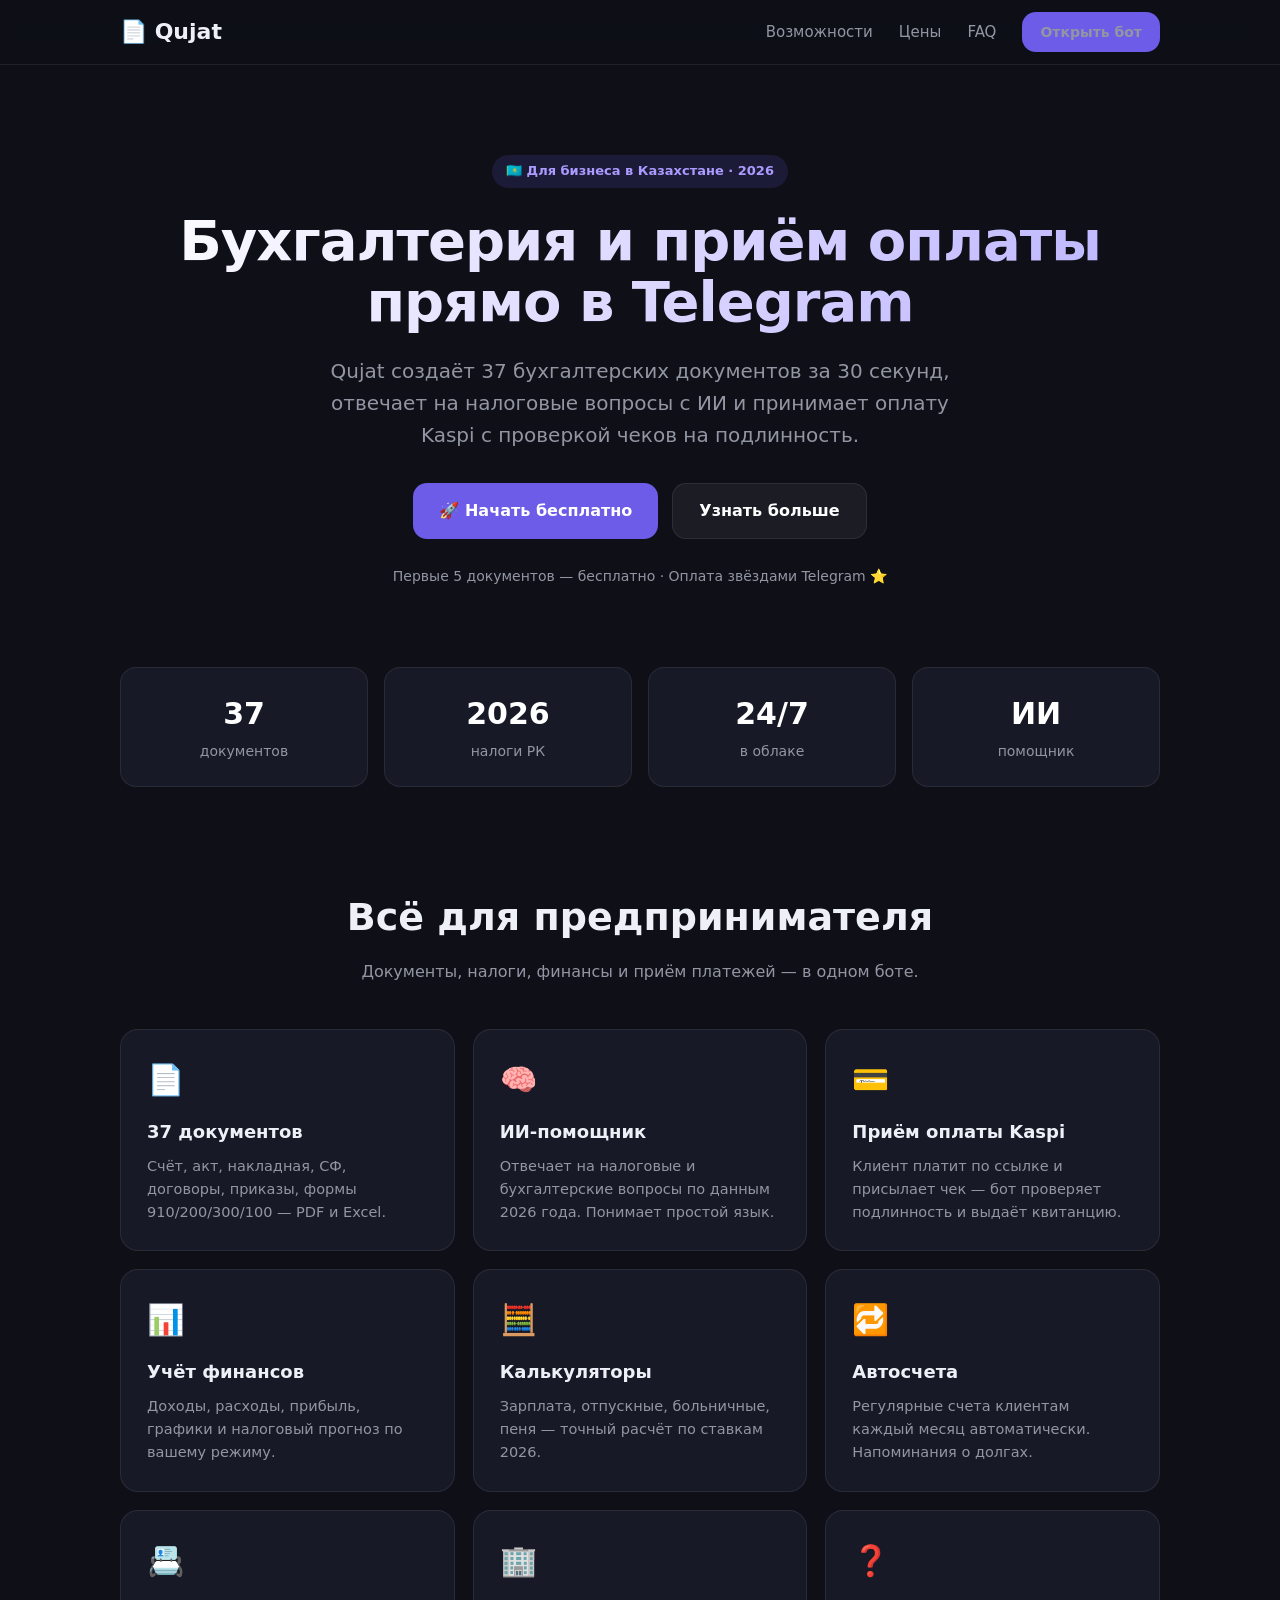
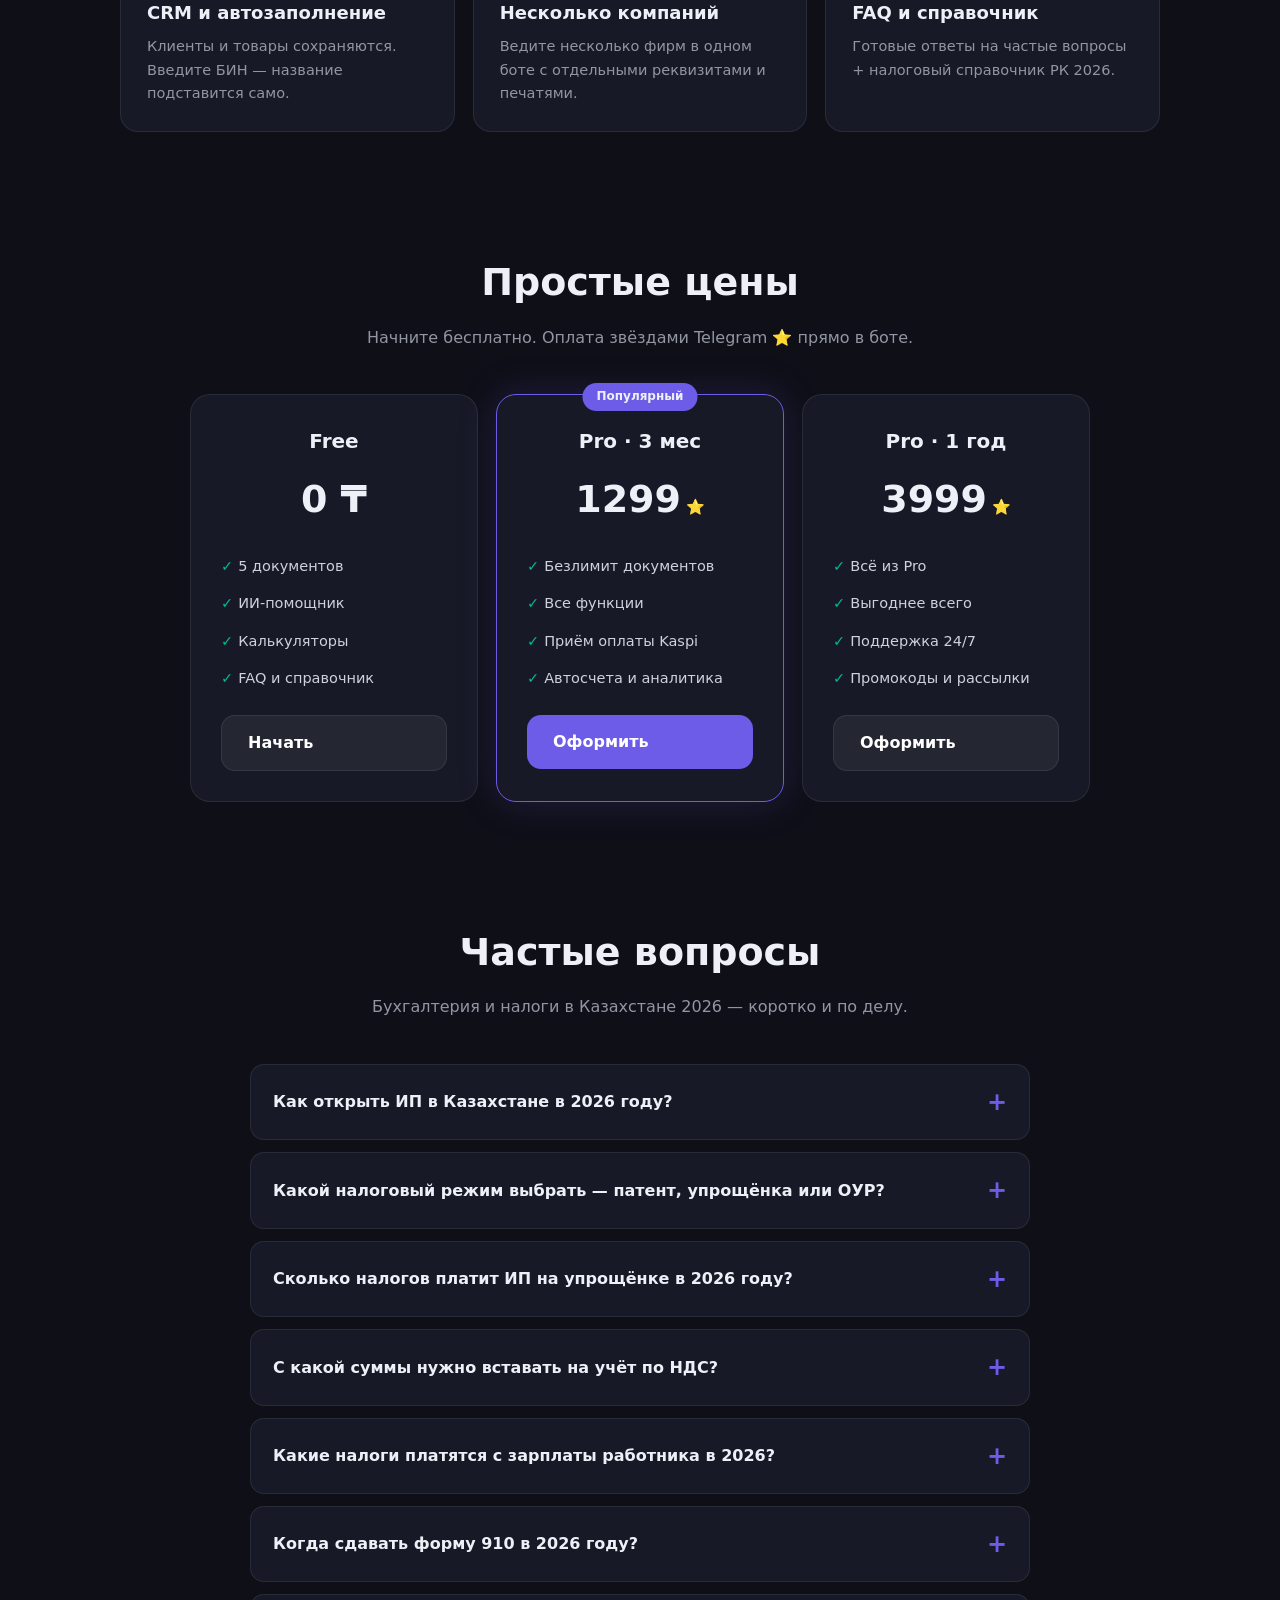
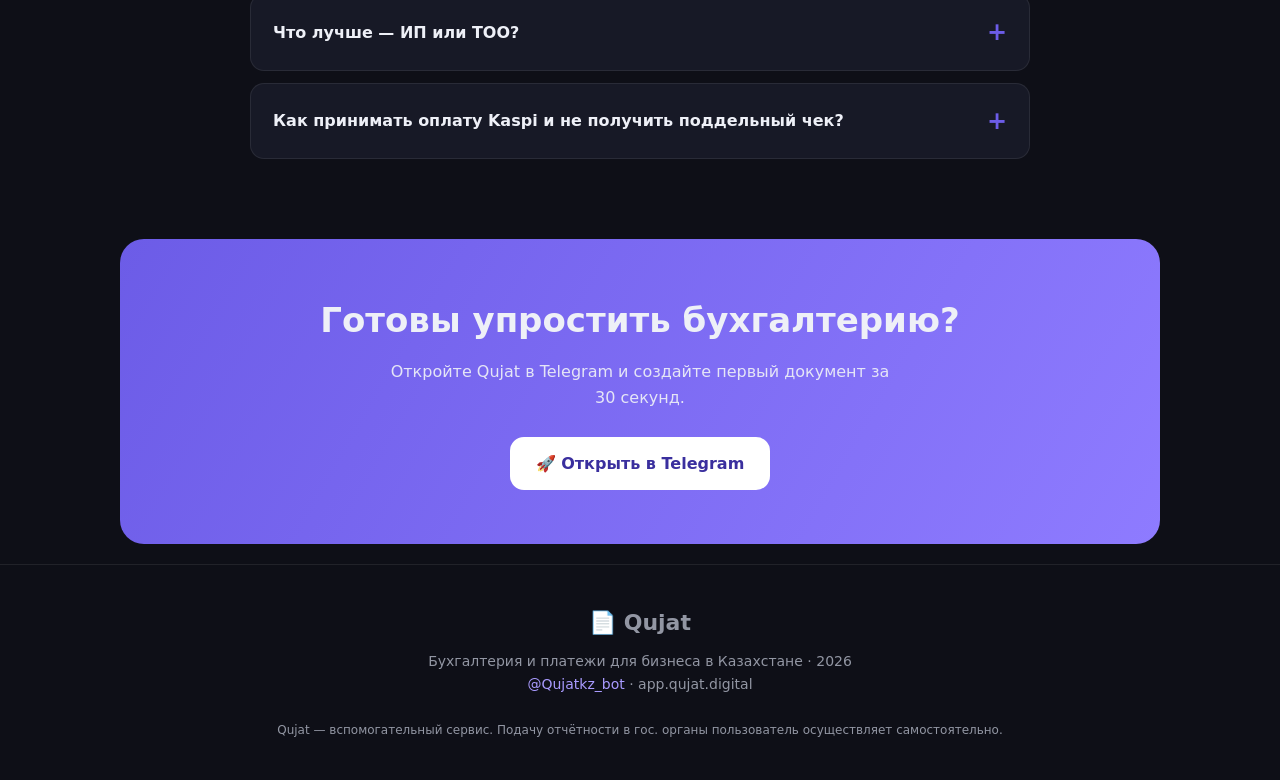
==== index.html @ 55bad8ea "SEO: FAQ section + FAQPage rich snippets (8 Q&A, 2026 tax data)" ====
<!DOCTYPE html>
<html lang="ru">
<head>
<meta charset="UTF-8">
<meta name="viewport" content="width=device-width, initial-scale=1">
<meta name="google-site-verification" content="eC1TOJWSQfnjli6o17mOUHpf2srJgWhO3cQeUOLjNVk">
<title>Qujat — бухгалтерия, документы и приём оплаты для бизнеса в Казахстане 2026</title>
<meta name="description" content="Qujat — Telegram-бот для бизнеса в Казахстане: 37 бухгалтерских документов за 30 сек, ИИ-помощник по налогам 2026, приём оплаты Kaspi с проверкой чеков, учёт финансов, формы 910/200/300. Начните бесплатно.">
<meta name="keywords" content="бухгалтерия Казахстан, налоги 2026, форма 910, счёт на оплату, акт выполненных работ, ИП ТОО, упрощёнка, НДС 16%, Kaspi оплата, бухгалтер бот, документы онлайн, Qujat">
<meta name="author" content="Qujat">
<meta name="robots" content="index, follow">
<link rel="canonical" href="https://qujat.digital/">
<meta property="og:type" content="website">
<meta property="og:url" content="https://qujat.digital/">
<meta property="og:title" content="Qujat — бухгалтерия и приём оплаты в Telegram">
<meta property="og:description" content="37 бухгалтерских документов за 30 секунд, ИИ-помощник по налогам 2026 и приём оплаты Kaspi с проверкой чеков. Для бизнеса в Казахстане.">
<meta property="og:locale" content="ru_RU">
<meta property="og:site_name" content="Qujat">
<meta name="twitter:card" content="summary_large_image">
<meta name="twitter:title" content="Qujat — бухгалтерия и приём оплаты в Telegram">
<meta name="twitter:description" content="37 документов за 30 сек, ИИ по налогам 2026, приём оплаты Kaspi. Для бизнеса в Казахстане.">
<link rel="icon" href="data:image/svg+xml,<svg xmlns='http://www.w3.org/2000/svg' viewBox='0 0 100 100'><text y='.9em' font-size='90'>📄</text></svg>">
<script type="application/ld+json">
{"@context":"https://schema.org","@type":"SoftwareApplication","name":"Qujat",
"applicationCategory":"BusinessApplication","operatingSystem":"Telegram, Web",
"description":"Бухгалтерия, документы, налоги 2026 и приём оплаты Kaspi для бизнеса в Казахстане.",
"url":"https://qujat.digital/","inLanguage":["ru","kk"],
"offers":{"@type":"Offer","price":"0","priceCurrency":"KZT","description":"Первые 5 документов бесплатно"},
"areaServed":{"@type":"Country","name":"Kazakhstan"}}
</script>
<script type="application/ld+json">
{"@context":"https://schema.org","@type":"FAQPage","mainEntity":[
{"@type":"Question","name":"Как открыть ИП в Казахстане в 2026 году?","acceptedAnswer":{"@type":"Answer","text":"Регистрация ИП бесплатна и занимает около дня. Подать заявление можно онлайн через eGov.kz, приложение Kaspi или кабинет налогоплательщика — понадобится ЭЦП. После регистрации выберите налоговый режим: патент, упрощёнку или общеустановленный."}},
{"@type":"Question","name":"Какой налоговый режим выбрать — патент, упрощёнка или ОУР?","acceptedAnswer":{"@type":"Answer","text":"Патент (форма 911) — 1% с дохода для ИП без работников. Упрощёнка (форма 910) — 4% с дохода, без соцналога, лимит дохода около 600 000 МРП в год, можно нанимать работников. Общеустановленный режим — для крупного бизнеса: ИПН 10/15% у ИП или КПН 20% у ТОО."}},
{"@type":"Question","name":"Сколько налогов платит ИП на упрощёнке в 2026 году?","acceptedAnswer":{"@type":"Answer","text":"4% с дохода (местные акиматы могут устанавливать ставку 2–6%). С 2026 года социальный налог на упрощёнке не платится. Отчётность — форма 910 раз в полугодие."}},
{"@type":"Question","name":"С какой суммы нужно вставать на учёт по НДС в Казахстане?","acceptedAnswer":{"@type":"Answer","text":"Постановка на учёт по НДС обязательна при годовом обороте свыше 10 000 МРП — это примерно 43,25 млн тенге при МРП 4325 тенге. Ставка НДС в 2026 году — 16%, отчёт по форме 300 ежеквартально."}},
{"@type":"Question","name":"Какие налоги платятся с зарплаты работника в 2026?","acceptedAnswer":{"@type":"Answer","text":"С работника удерживают: ОПВ 10% плюс ВОСМС 2% плюс ИПН 10% (с вычетом 30 МРП). Работодатель платит сверху: ОПВР 3,5% плюс соцотчисления 5% плюс ОСМС 3% плюс социальный налог 6%."}},
{"@type":"Question","name":"Когда сдавать форму 910 в 2026 году?","acceptedAnswer":{"@type":"Answer","text":"За 1-е полугодие — до 15 августа (уплата до 25 августа), за 2-е полугодие — до 15 февраля следующего года (уплата до 25 февраля)."}},
{"@type":"Question","name":"Что лучше — ИП или ТОО?","acceptedAnswer":{"@type":"Answer","text":"ИП проще и дешевле в ведении, подходит малому бизнесу (упрощёнка 4%). ТОО — отдельное юридическое лицо с ограниченной ответственностью и КПН 20%, удобно при партнёрах, инвесторах и крупных контрактах."}},
{"@type":"Question","name":"Как принимать оплату Kaspi и не получить поддельный чек?","acceptedAnswer":{"@type":"Answer","text":"В Qujat клиент оплачивает по вашей ссылке Kaspi и присылает PDF-чек. Бот автоматически проверяет подлинность чека — сумму, получателя и номер платежа — и выдаёт квитанцию."}}
]}
</script>
<style>
  :root{--bg:#0e0f17;--card:#171926;--accent:#6c5ce7;--accent2:#00b894;--text:#eef0f7;--muted:#9296a3;--line:rgba(255,255,255,.08)}
  *{margin:0;padding:0;box-sizing:border-box}
  html{scroll-behavior:smooth}
  body{font-family:-apple-system,system-ui,"Segoe UI",Roboto,sans-serif;background:var(--bg);color:#eef0f7;line-height:1.6;-webkit-font-smoothing:antialiased}
  .wrap{max-width:1080px;margin:0 auto;padding:0 20px}
  a{color:inherit;text-decoration:none}
  .btn{display:inline-flex;align-items:center;gap:8px;background:var(--accent);color:#fff;padding:14px 26px;border-radius:14px;font-weight:700;font-size:16px;transition:.2s;border:none;cursor:pointer}
  .btn:hover{transform:translateY(-2px);box-shadow:0 10px 30px rgba(108,92,231,.4)}
  .btn.ghost{background:rgba(255,255,255,.06);border:1px solid var(--line)}
  /* header */
  header{position:sticky;top:0;background:rgba(14,15,23,.8);backdrop-filter:blur(12px);border-bottom:1px solid var(--line);z-index:50}
  header .wrap{display:flex;align-items:center;justify-content:space-between;height:64px}
  .logo{font-size:22px;font-weight:800;display:flex;align-items:center;gap:8px}
  .nav{display:flex;gap:26px;align-items:center}
  .nav a{color:var(--muted);font-size:15px}.nav a:hover{color:#fff}
  @media(max-width:720px){.nav .lnk{display:none}}
  /* hero */
  .hero{text-align:center;padding:90px 0 70px}
  .badge{display:inline-block;background:rgba(108,92,231,.15);color:#a99bff;padding:6px 14px;border-radius:20px;font-size:13px;font-weight:600;margin-bottom:22px}
  .hero h1{font-size:clamp(32px,6vw,56px);font-weight:850;line-height:1.1;letter-spacing:-1px;background:linear-gradient(120deg,#fff,#b9b2ff);-webkit-background-clip:text;background-clip:text;-webkit-text-fill-color:transparent}
  .hero p{font-size:clamp(16px,2.5vw,20px);color:var(--muted);max-width:640px;margin:22px auto 32px}
  .cta{display:flex;gap:14px;justify-content:center;flex-wrap:wrap}
  .trust{margin-top:26px;color:var(--muted);font-size:14px}
  /* stats */
  .stats{display:grid;grid-template-columns:repeat(4,1fr);gap:16px;margin:10px 0 40px}
  @media(max-width:720px){.stats{grid-template-columns:repeat(2,1fr)}}
  .stat{background:var(--card);border:1px solid var(--line);border-radius:16px;padding:22px;text-align:center}
  .stat b{display:block;font-size:30px;font-weight:800;color:#fff}
  .stat span{color:var(--muted);font-size:14px}
  /* sections */
  section{padding:60px 0}
  .h2{text-align:center;font-size:clamp(26px,4vw,38px);font-weight:800;margin-bottom:12px}
  .sub{text-align:center;color:var(--muted);max-width:560px;margin:0 auto 44px}
  .grid{display:grid;grid-template-columns:repeat(3,1fr);gap:18px}
  @media(max-width:860px){.grid{grid-template-columns:1fr 1fr}}
  @media(max-width:560px){.grid{grid-template-columns:1fr}}
  .feat{background:var(--card);border:1px solid var(--line);border-radius:18px;padding:26px;transition:.2s}
  .feat:hover{border-color:rgba(108,92,231,.5);transform:translateY(-3px)}
  .feat .ic{font-size:30px;margin-bottom:14px}
  .feat h3{font-size:18px;margin-bottom:8px}
  .feat p{color:var(--muted);font-size:14.5px}
  /* pricing */
  .price{display:grid;grid-template-columns:repeat(3,1fr);gap:18px;max-width:900px;margin:0 auto}
  @media(max-width:760px){.price{grid-template-columns:1fr}}
  .plan{background:var(--card);border:1px solid var(--line);border-radius:20px;padding:30px;text-align:center;position:relative}
  .plan.best{border-color:var(--accent);box-shadow:0 0 40px rgba(108,92,231,.2)}
  .plan .tag{position:absolute;top:-12px;left:50%;transform:translateX(-50%);background:var(--accent);font-size:12px;font-weight:700;padding:4px 14px;border-radius:20px}
  .plan h3{font-size:20px}.plan .amt{font-size:38px;font-weight:850;margin:12px 0}
  .plan .amt small{font-size:15px;color:var(--muted);font-weight:500}
  .plan ul{list-style:none;text-align:left;margin:18px 0;font-size:14.5px}
  .plan li{padding:7px 0;color:#cfd2dc}.plan li::before{content:"✓ ";color:var(--accent2);font-weight:800}
  /* cta band */
  .band{background:linear-gradient(120deg,#6c5ce7,#8e7bff);border-radius:24px;text-align:center;padding:54px 24px;margin:20px 0}
  .band h2{font-size:clamp(24px,4vw,34px);font-weight:800}
  .band p{margin:12px auto 26px;max-width:520px;opacity:.92}
  .band .btn{background:#fff;color:#3a2f9e}
  /* faq */
  .faq{max-width:780px;margin:0 auto;display:flex;flex-direction:column;gap:12px}
  .faq details{background:var(--card);border:1px solid var(--line);border-radius:14px;padding:0 22px;transition:.2s}
  .faq details[open]{border-color:rgba(108,92,231,.5)}
  .faq summary{cursor:pointer;padding:18px 0;font-weight:600;font-size:16px;list-style:none;display:flex;justify-content:space-between;align-items:center;gap:12px}
  .faq summary::-webkit-details-marker{display:none}
  .faq summary::after{content:"+";color:var(--accent);font-size:24px;font-weight:700;flex-shrink:0}
  .faq details[open] summary::after{content:"−"}
  .faq details p{color:var(--muted);font-size:14.5px;padding:0 0 18px;margin:0}
  footer{border-top:1px solid var(--line);padding:40px 0;color:var(--muted);font-size:14px;text-align:center}
  footer a{color:#a99bff}
</style>
</head>
<body>
<header><div class="wrap">
  <div class="logo">📄 Qujat</div>
  <nav class="nav">
    <a class="lnk" href="#features">Возможности</a>
    <a class="lnk" href="#pricing">Цены</a>
    <a class="lnk" href="#faq">FAQ</a>
    <a class="btn" href="https://t.me/Qujatkz_bot" style="padding:9px 18px;font-size:14px">Открыть бот</a>
  </nav>
</div></header>

<div class="wrap">
  <section class="hero">
    <span class="badge">🇰🇿 Для бизнеса в Казахстане · 2026</span>
    <h1>Бухгалтерия и приём оплаты прямо в Telegram</h1>
    <p>Qujat создаёт 37 бухгалтерских документов за 30 секунд, отвечает на налоговые вопросы с ИИ и принимает оплату Kaspi с проверкой чеков на подлинность.</p>
    <div class="cta">
      <a class="btn" href="https://t.me/Qujatkz_bot">🚀 Начать бесплатно</a>
      <a class="btn ghost" href="#features">Узнать больше</a>
    </div>
    <div class="trust">Первые 5 документов — бесплатно · Оплата звёздами Telegram ⭐</div>
  </section>

  <div class="stats">
    <div class="stat"><b>37</b><span>документов</span></div>
    <div class="stat"><b>2026</b><span>налоги РК</span></div>
    <div class="stat"><b>24/7</b><span>в облаке</span></div>
    <div class="stat"><b>ИИ</b><span>помощник</span></div>
  </div>

  <section id="features">
    <h2 class="h2">Всё для предпринимателя</h2>
    <p class="sub">Документы, налоги, финансы и приём платежей — в одном боте.</p>
    <div class="grid">
      <div class="feat"><div class="ic">📄</div><h3>37 документов</h3><p>Счёт, акт, накладная, СФ, договоры, приказы, формы 910/200/300/100 — PDF и Excel.</p></div>
      <div class="feat"><div class="ic">🧠</div><h3>ИИ-помощник</h3><p>Отвечает на налоговые и бухгалтерские вопросы по данным 2026 года. Понимает простой язык.</p></div>
      <div class="feat"><div class="ic">💳</div><h3>Приём оплаты Kaspi</h3><p>Клиент платит по ссылке и присылает чек — бот проверяет подлинность и выдаёт квитанцию.</p></div>
      <div class="feat"><div class="ic">📊</div><h3>Учёт финансов</h3><p>Доходы, расходы, прибыль, графики и налоговый прогноз по вашему режиму.</p></div>
      <div class="feat"><div class="ic">🧮</div><h3>Калькуляторы</h3><p>Зарплата, отпускные, больничные, пеня — точный расчёт по ставкам 2026.</p></div>
      <div class="feat"><div class="ic">🔁</div><h3>Автосчета</h3><p>Регулярные счета клиентам каждый месяц автоматически. Напоминания о долгах.</p></div>
      <div class="feat"><div class="ic">📇</div><h3>CRM и автозаполнение</h3><p>Клиенты и товары сохраняются. Введите БИН — название подставится само.</p></div>
      <div class="feat"><div class="ic">🏢</div><h3>Несколько компаний</h3><p>Ведите несколько фирм в одном боте с отдельными реквизитами и печатями.</p></div>
      <div class="feat"><div class="ic">❓</div><h3>FAQ и справочник</h3><p>Готовые ответы на частые вопросы + налоговый справочник РК 2026.</p></div>
    </div>
  </section>

  <section id="pricing">
    <h2 class="h2">Простые цены</h2>
    <p class="sub">Начните бесплатно. Оплата звёздами Telegram ⭐ прямо в боте.</p>
    <div class="price">
      <div class="plan"><h3>Free</h3><div class="amt">0 ₸</div>
        <ul><li>5 документов</li><li>ИИ-помощник</li><li>Калькуляторы</li><li>FAQ и справочник</li></ul>
        <a class="btn ghost" href="https://t.me/Qujatkz_bot" style="width:100%">Начать</a></div>
      <div class="plan best"><div class="tag">Популярный</div><h3>Pro · 3 мес</h3><div class="amt">1299<small> ⭐</small></div>
        <ul><li>Безлимит документов</li><li>Все функции</li><li>Приём оплаты Kaspi</li><li>Автосчета и аналитика</li></ul>
        <a class="btn" href="https://t.me/Qujatkz_bot" style="width:100%">Оформить</a></div>
      <div class="plan"><h3>Pro · 1 год</h3><div class="amt">3999<small> ⭐</small></div>
        <ul><li>Всё из Pro</li><li>Выгоднее всего</li><li>Поддержка 24/7</li><li>Промокоды и рассылки</li></ul>
        <a class="btn ghost" href="https://t.me/Qujatkz_bot" style="width:100%">Оформить</a></div>
    </div>
  </section>

  <section id="faq">
    <h2 class="h2">Частые вопросы</h2>
    <p class="sub">Бухгалтерия и налоги в Казахстане 2026 — коротко и по делу.</p>
    <div class="faq">
      <details><summary>Как открыть ИП в Казахстане в 2026 году?</summary><p>Регистрация ИП бесплатна и занимает около дня. Подать заявление можно онлайн через eGov.kz, приложение Kaspi или кабинет налогоплательщика — понадобится ЭЦП. После регистрации выберите налоговый режим: патент, упрощёнку или общеустановленный.</p></details>
      <details><summary>Какой налоговый режим выбрать — патент, упрощёнка или ОУР?</summary><p>Патент (форма 911) — 1% с дохода для ИП без работников. Упрощёнка (форма 910) — 4% с дохода, без соцналога, лимит дохода около 600 000 МРП в год, можно нанимать работников. Общеустановленный режим — для крупного бизнеса: ИПН 10/15% у ИП или КПН 20% у ТОО.</p></details>
      <details><summary>Сколько налогов платит ИП на упрощёнке в 2026 году?</summary><p>4% с дохода (местные акиматы могут устанавливать ставку 2–6%). С 2026 года социальный налог на упрощёнке не платится. Отчётность — форма 910 раз в полугодие.</p></details>
      <details><summary>С какой суммы нужно вставать на учёт по НДС?</summary><p>Постановка на учёт по НДС обязательна при годовом обороте свыше 10 000 МРП — это примерно 43,25 млн ₸ при МРП 4325 ₸. Ставка НДС в 2026 году — 16%, отчёт по форме 300 ежеквартально.</p></details>
      <details><summary>Какие налоги платятся с зарплаты работника в 2026?</summary><p>С работника удерживают: ОПВ 10% + ВОСМС 2% + ИПН 10% (с вычетом 30 МРП). Работодатель платит сверху: ОПВР 3,5% + соцотчисления 5% + ОСМС 3% + социальный налог 6%.</p></details>
      <details><summary>Когда сдавать форму 910 в 2026 году?</summary><p>За 1-е полугодие — до 15 августа (уплата до 25 августа), за 2-е полугодие — до 15 февраля следующего года (уплата до 25 февраля).</p></details>
      <details><summary>Что лучше — ИП или ТОО?</summary><p>ИП проще и дешевле в ведении, подходит малому бизнесу (упрощёнка 4%). ТОО — отдельное юридическое лицо с ограниченной ответственностью и КПН 20%, удобно при партнёрах, инвесторах и крупных контрактах.</p></details>
      <details><summary>Как принимать оплату Kaspi и не получить поддельный чек?</summary><p>В Qujat клиент оплачивает по вашей ссылке Kaspi и присылает PDF-чек. Бот автоматически проверяет подлинность чека — сумму, получателя и номер платежа — и выдаёт квитанцию. Подделку бот распознаёт.</p></details>
    </div>
  </section>

  <div class="band">
    <h2>Готовы упростить бухгалтерию?</h2>
    <p>Откройте Qujat в Telegram и создайте первый документ за 30 секунд.</p>
    <a class="btn" href="https://t.me/Qujatkz_bot">🚀 Открыть в Telegram</a>
  </div>
</div>

<footer><div class="wrap">
  <div class="logo" style="justify-content:center;margin-bottom:10px">📄 Qujat</div>
  Бухгалтерия и платежи для бизнеса в Казахстане · 2026<br>
  <a href="https://t.me/Qujatkz_bot">@Qujatkz_bot</a> · app.qujat.digital<br><br>
  <span style="font-size:12px">Qujat — вспомогательный сервис. Подачу отчётности в гос. органы пользователь осуществляет самостоятельно.</span>
</div></footer>
</body>
</html>
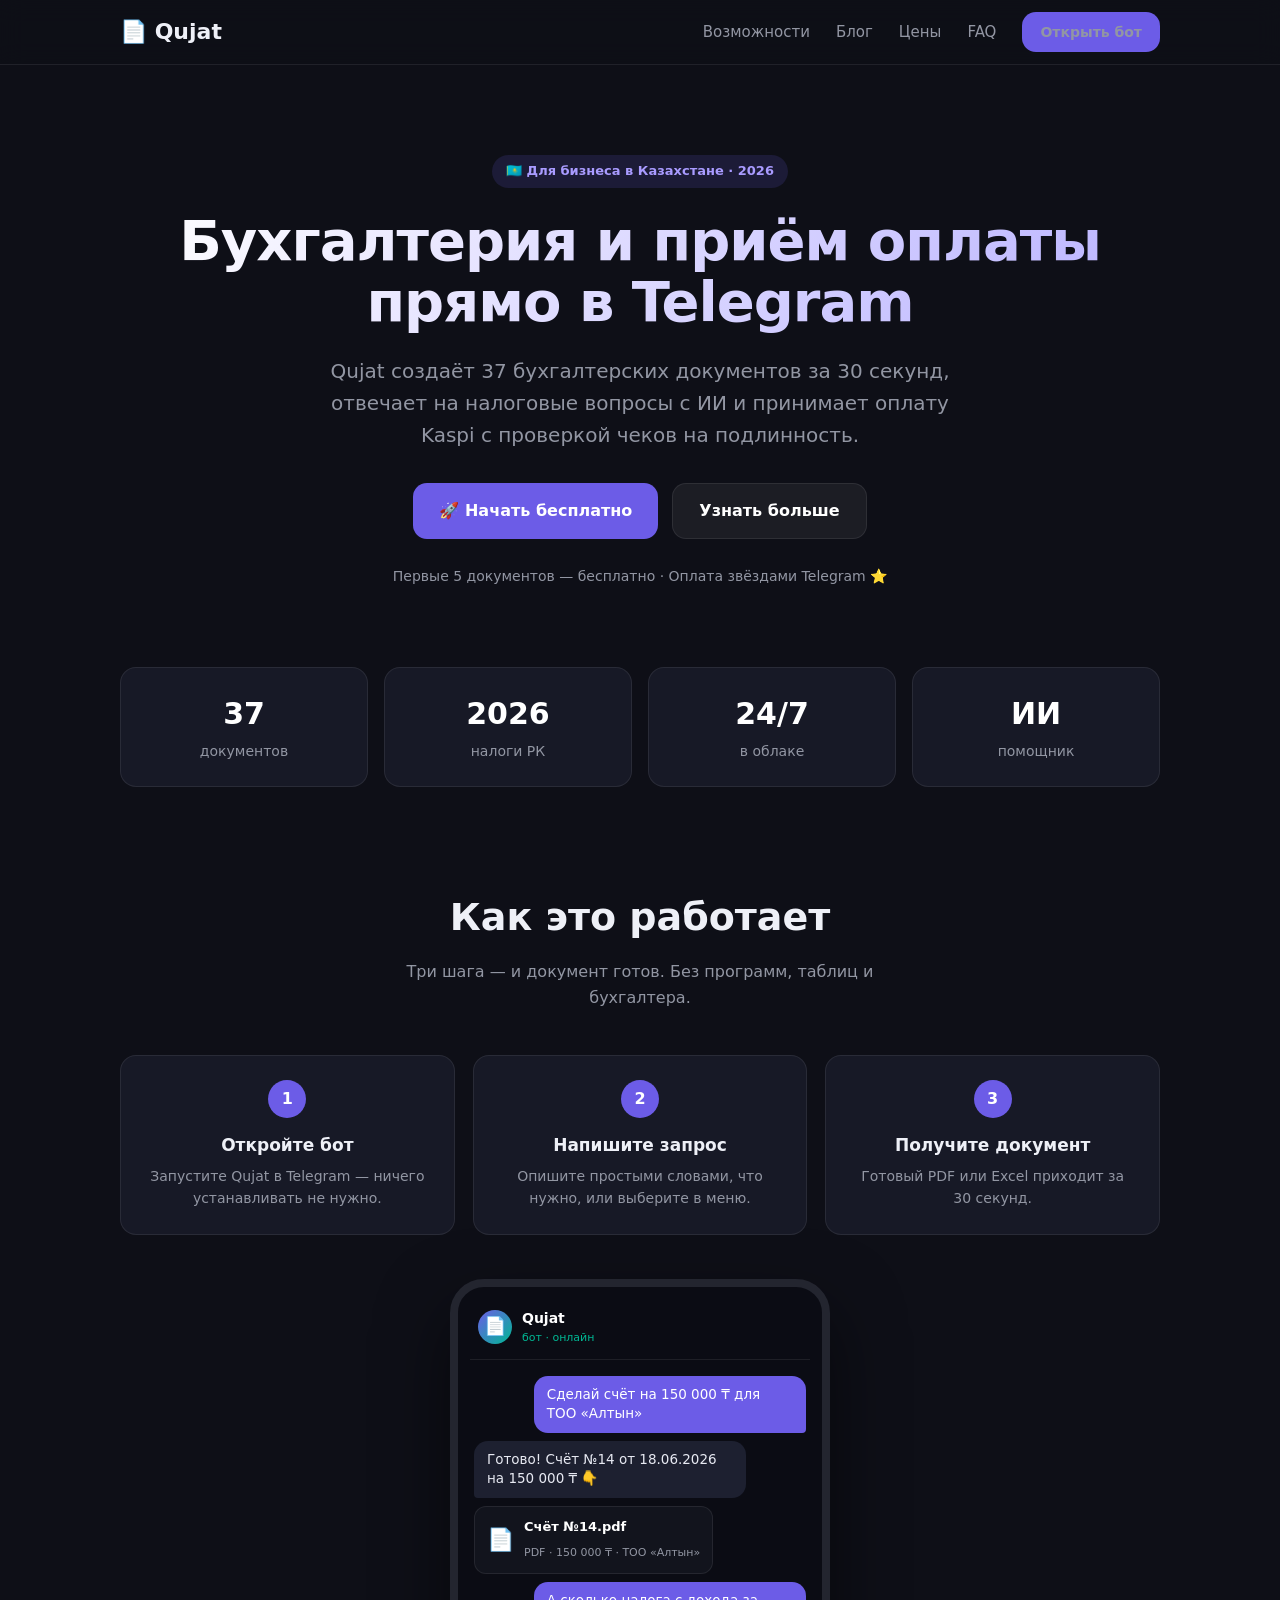
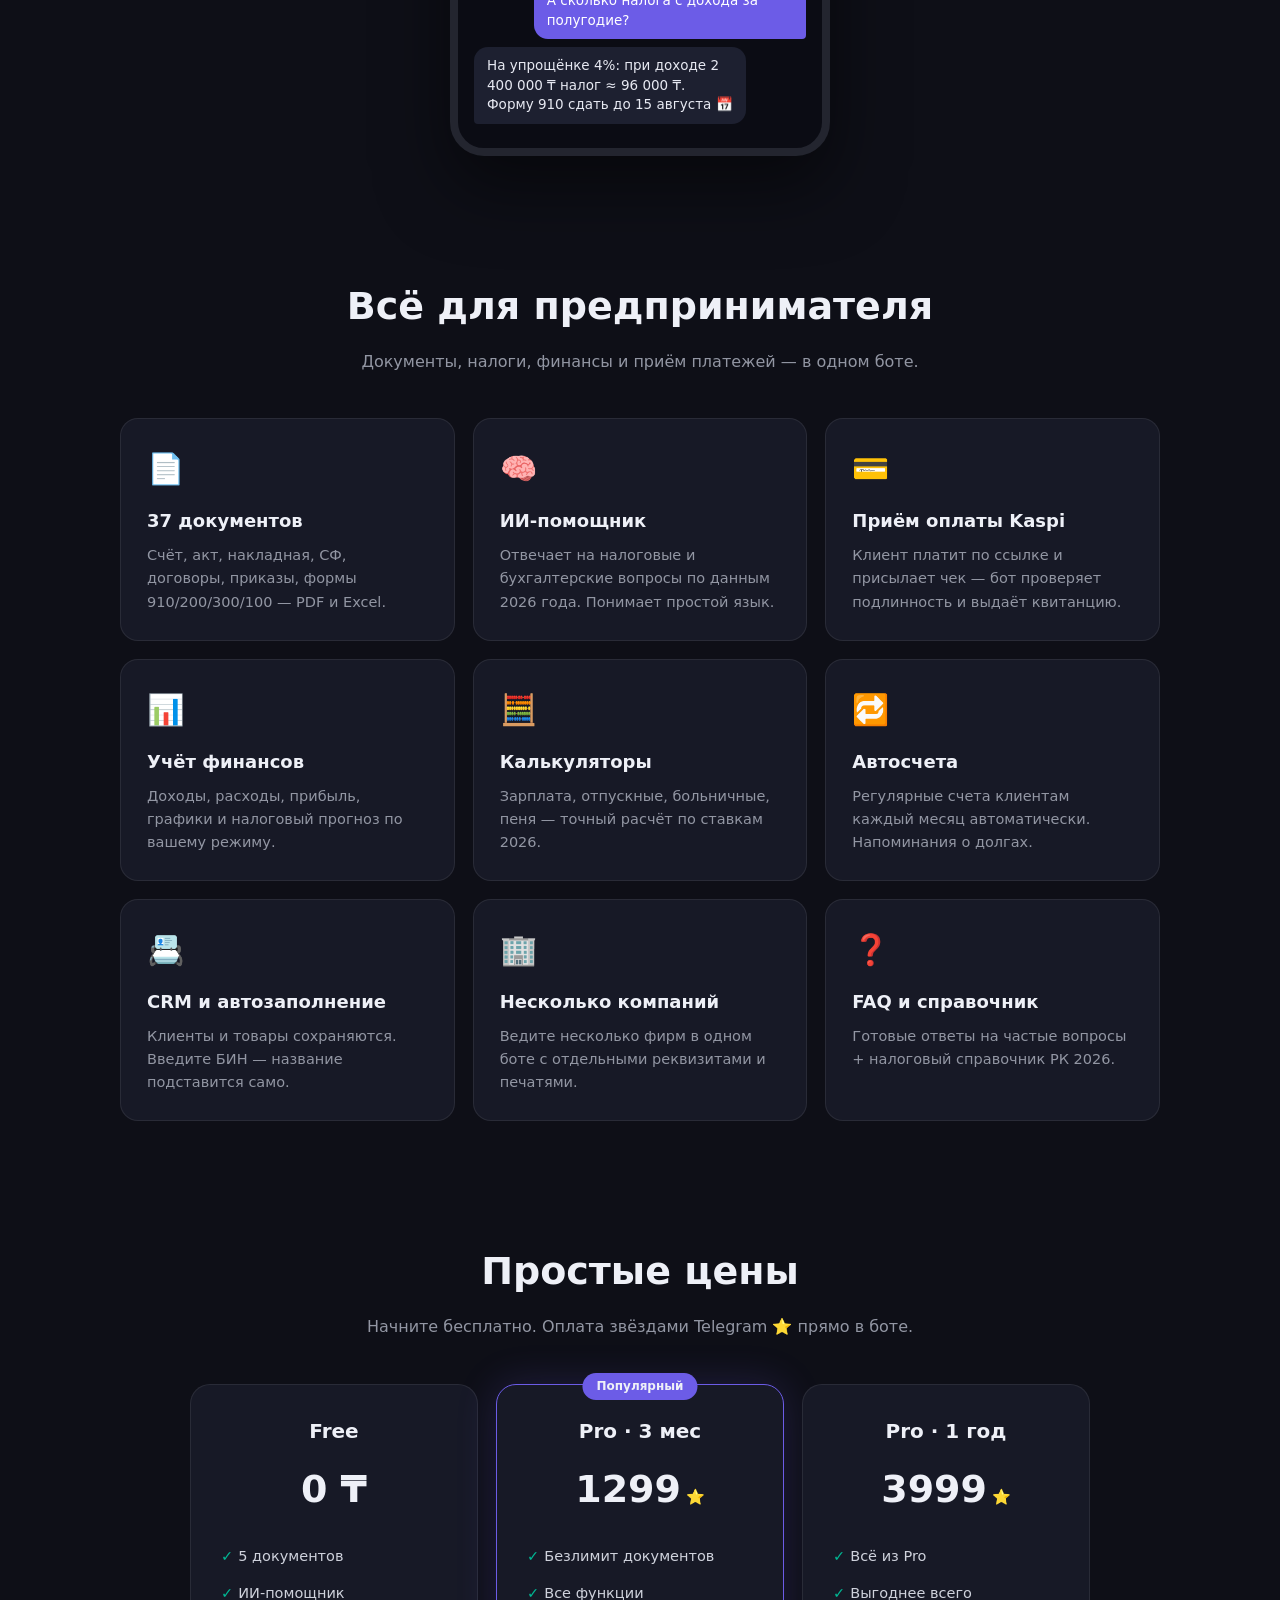
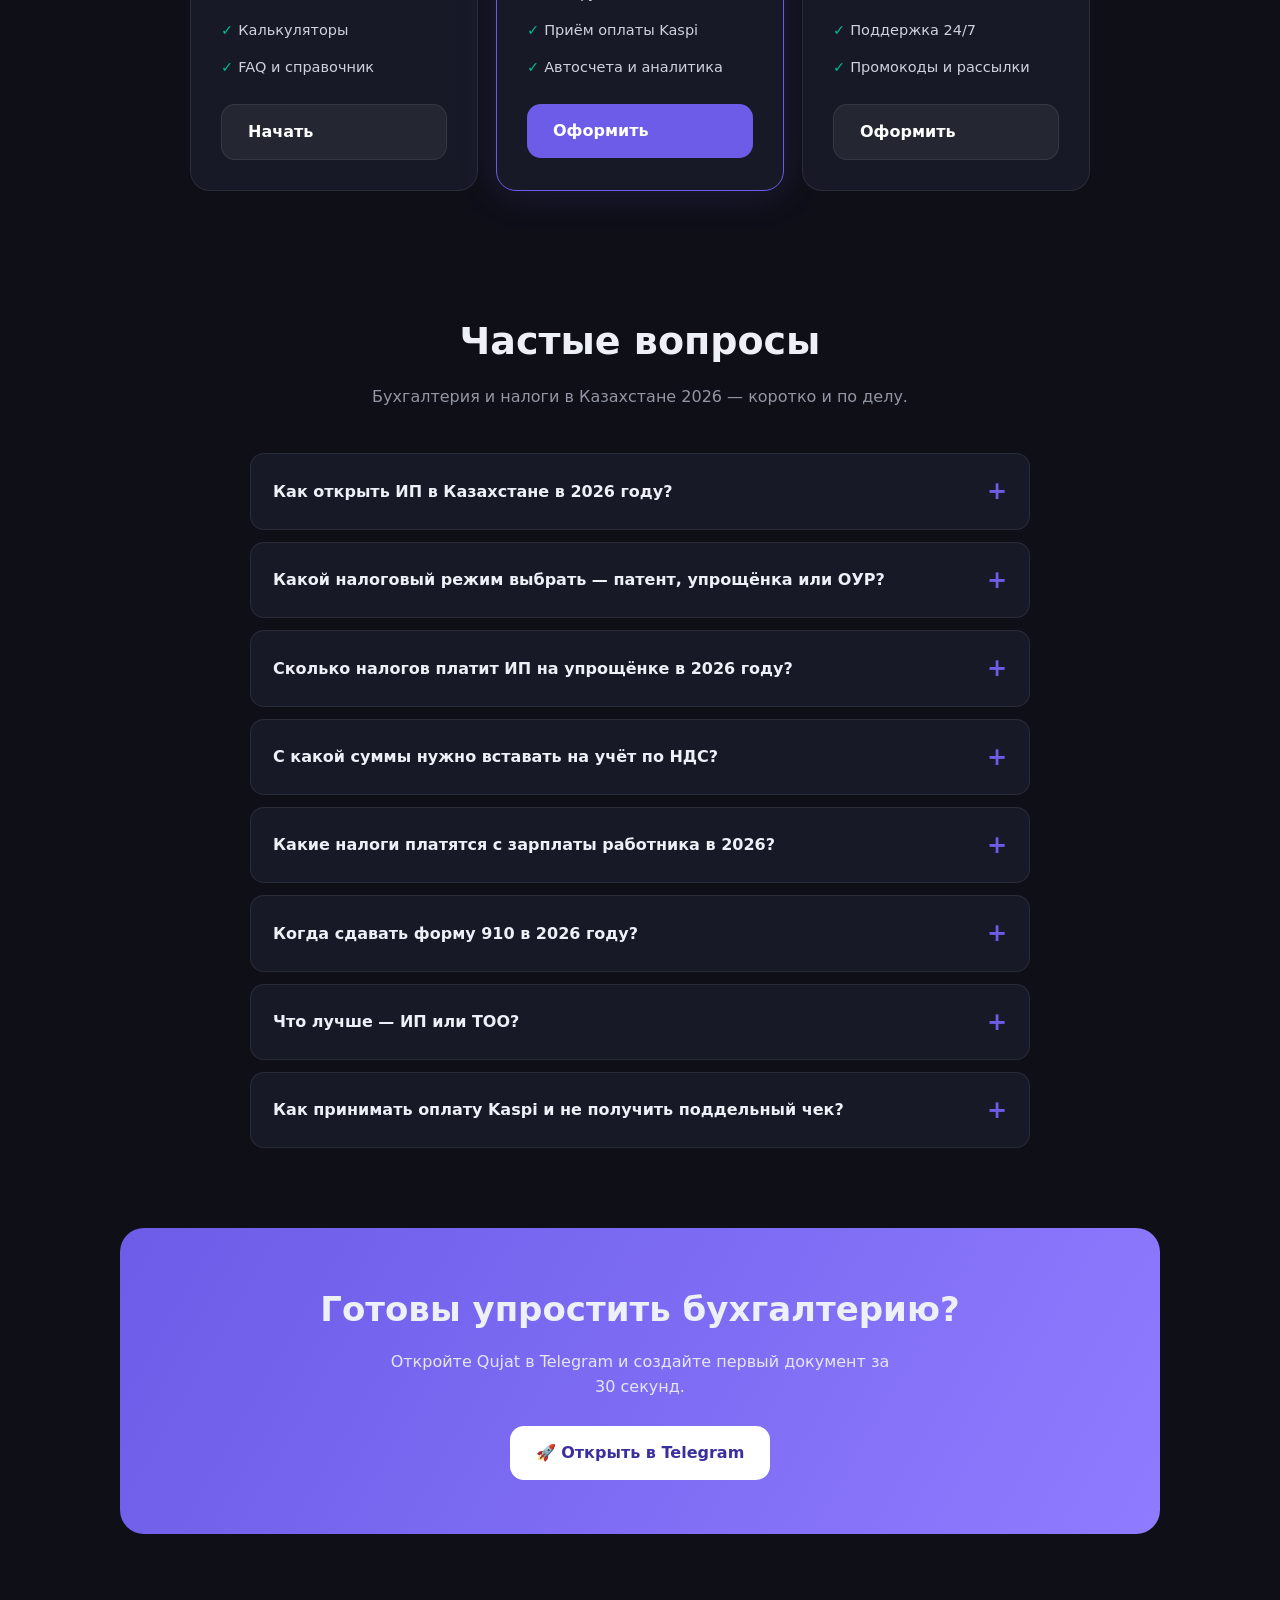
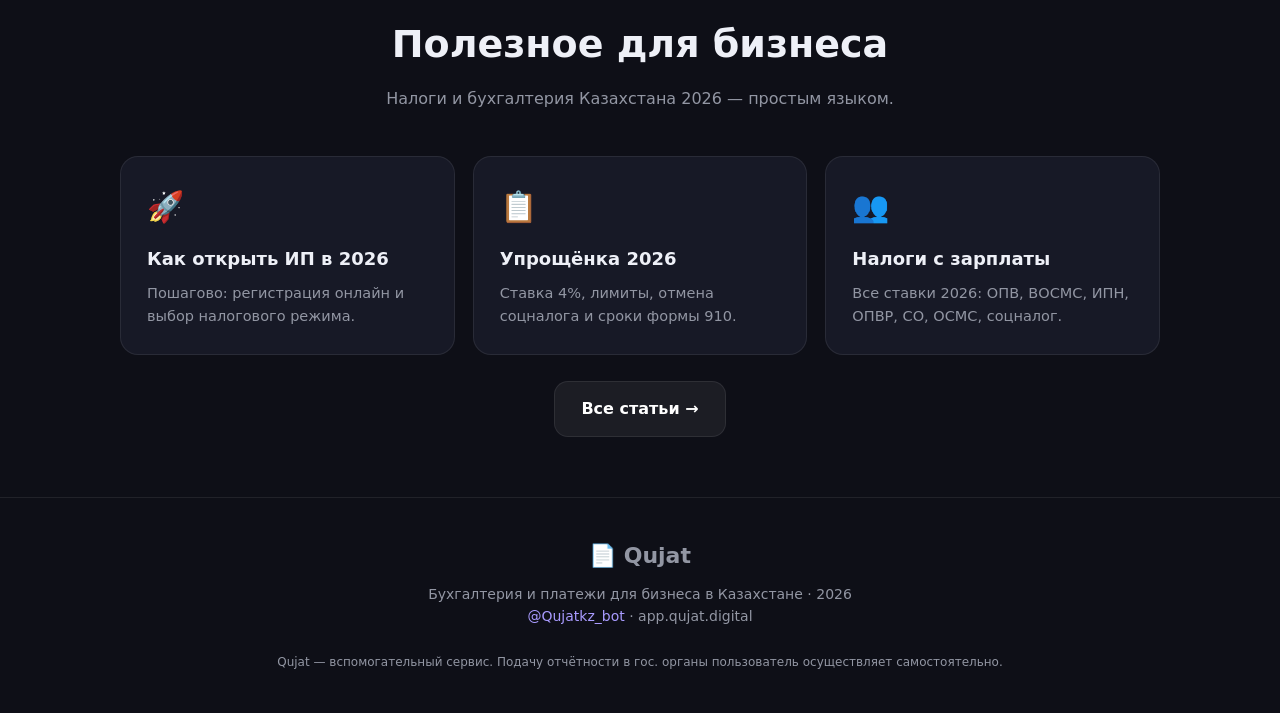
==== commit ae4e9de6: "Blog: 6 SEO-статей + демо-секция + how-it-works на лендинге" ====
--- a/index.html
+++ b/index.html
@@ -97,6 +97,22 @@
   .band h2{font-size:clamp(24px,4vw,34px);font-weight:800}
   .band p{margin:12px auto 26px;max-width:520px;opacity:.92}
   .band .btn{background:#fff;color:#3a2f9e}
+  /* how it works + demo */
+  .steps{display:grid;grid-template-columns:repeat(3,1fr);gap:18px;margin-bottom:44px}
+  @media(max-width:720px){.steps{grid-template-columns:1fr}}
+  .step{background:var(--card);border:1px solid var(--line);border-radius:16px;padding:24px;text-align:center}
+  .step .n{width:38px;height:38px;border-radius:50%;background:var(--accent);color:#fff;font-weight:800;display:flex;align-items:center;justify-content:center;margin:0 auto 14px}
+  .step h3{font-size:17px;margin-bottom:6px}.step p{color:var(--muted);font-size:14px}
+  .phone{max-width:380px;margin:0 auto;background:#0b0c14;border:8px solid #23252f;border-radius:34px;padding:14px 12px 20px;box-shadow:0 30px 70px rgba(0,0,0,.5)}
+  .phone .top{display:flex;align-items:center;gap:10px;padding:6px 8px 12px;border-bottom:1px solid var(--line);margin-bottom:12px}
+  .phone .av{width:34px;height:34px;border-radius:50%;background:linear-gradient(135deg,#6c5ce7,#00b894);display:flex;align-items:center;justify-content:center;font-size:18px}
+  .phone .nm{font-weight:700;font-size:14px;color:#fff}.phone .stt{font-size:11px;color:var(--accent2)}
+  .chat{display:flex;flex-direction:column;gap:8px;padding:4px}
+  .bub{max-width:82%;padding:9px 13px;border-radius:14px;font-size:13.5px;line-height:1.45}
+  .bub.in{background:#1d2030;color:#e7e9f2;align-self:flex-start;border-bottom-left-radius:4px}
+  .bub.out{background:var(--accent);color:#fff;align-self:flex-end;border-bottom-right-radius:4px}
+  .docpill{display:flex;align-items:center;gap:10px;background:#12141d;border:1px solid var(--line);border-radius:12px;padding:10px 12px;align-self:flex-start;max-width:82%}
+  .docpill .dic{font-size:22px}.docpill b{color:#fff;display:block;font-size:13px}.docpill span{color:var(--muted);font-size:11px}
   /* faq */
   .faq{max-width:780px;margin:0 auto;display:flex;flex-direction:column;gap:12px}
   .faq details{background:var(--card);border:1px solid var(--line);border-radius:14px;padding:0 22px;transition:.2s}
@@ -115,6 +131,7 @@
   <div class="logo">📄 Qujat</div>
   <nav class="nav">
     <a class="lnk" href="#features">Возможности</a>
+    <a class="lnk" href="/blog/">Блог</a>
     <a class="lnk" href="#pricing">Цены</a>
     <a class="lnk" href="#faq">FAQ</a>
     <a class="btn" href="https://t.me/Qujatkz_bot" style="padding:9px 18px;font-size:14px">Открыть бот</a>
@@ -139,6 +156,26 @@
     <div class="stat"><b>24/7</b><span>в облаке</span></div>
     <div class="stat"><b>ИИ</b><span>помощник</span></div>
   </div>
+
+  <section id="how">
+    <h2 class="h2">Как это работает</h2>
+    <p class="sub">Три шага — и документ готов. Без программ, таблиц и бухгалтера.</p>
+    <div class="steps">
+      <div class="step"><div class="n">1</div><h3>Откройте бот</h3><p>Запустите Qujat в Telegram — ничего устанавливать не нужно.</p></div>
+      <div class="step"><div class="n">2</div><h3>Напишите запрос</h3><p>Опишите простыми словами, что нужно, или выберите в меню.</p></div>
+      <div class="step"><div class="n">3</div><h3>Получите документ</h3><p>Готовый PDF или Excel приходит за 30 секунд.</p></div>
+    </div>
+    <div class="phone">
+      <div class="top"><div class="av">📄</div><div><div class="nm">Qujat</div><div class="stt">бот · онлайн</div></div></div>
+      <div class="chat">
+        <div class="bub out">Сделай счёт на 150 000 ₸ для ТОО «Алтын»</div>
+        <div class="bub in">Готово! Счёт №14 от 18.06.2026 на 150 000 ₸ 👇</div>
+        <div class="docpill"><div class="dic">📄</div><div><b>Счёт №14.pdf</b><span>PDF · 150 000 ₸ · ТОО «Алтын»</span></div></div>
+        <div class="bub out">А сколько налога с дохода за полугодие?</div>
+        <div class="bub in">На упрощёнке 4%: при доходе 2 400 000 ₸ налог ≈ 96 000 ₸. Форму 910 сдать до 15 августа 📅</div>
+      </div>
+    </div>
+  </section>
 
   <section id="features">
     <h2 class="h2">Всё для предпринимателя</h2>
@@ -192,6 +229,17 @@
     <p>Откройте Qujat в Telegram и создайте первый документ за 30 секунд.</p>
     <a class="btn" href="https://t.me/Qujatkz_bot">🚀 Открыть в Telegram</a>
   </div>
+
+  <section id="blog-teaser">
+    <h2 class="h2">Полезное для бизнеса</h2>
+    <p class="sub">Налоги и бухгалтерия Казахстана 2026 — простым языком.</p>
+    <div class="grid">
+      <a href="/blog/kak-otkryt-ip-v-kazakhstane-2026.html"><div class="feat"><div class="ic">🚀</div><h3>Как открыть ИП в 2026</h3><p>Пошагово: регистрация онлайн и выбор налогового режима.</p></div></a>
+      <a href="/blog/uproshchenka-2026-stavki-limity-sroki.html"><div class="feat"><div class="ic">📋</div><h3>Упрощёнка 2026</h3><p>Ставка 4%, лимиты, отмена соцналога и сроки формы 910.</p></div></a>
+      <a href="/blog/nalogi-s-zarplaty-2026.html"><div class="feat"><div class="ic">👥</div><h3>Налоги с зарплаты</h3><p>Все ставки 2026: ОПВ, ВОСМС, ИПН, ОПВР, СО, ОСМС, соцналог.</p></div></a>
+    </div>
+    <div style="text-align:center;margin-top:26px"><a class="btn ghost" href="/blog/">Все статьи →</a></div>
+  </section>
 </div>
 
 <footer><div class="wrap">
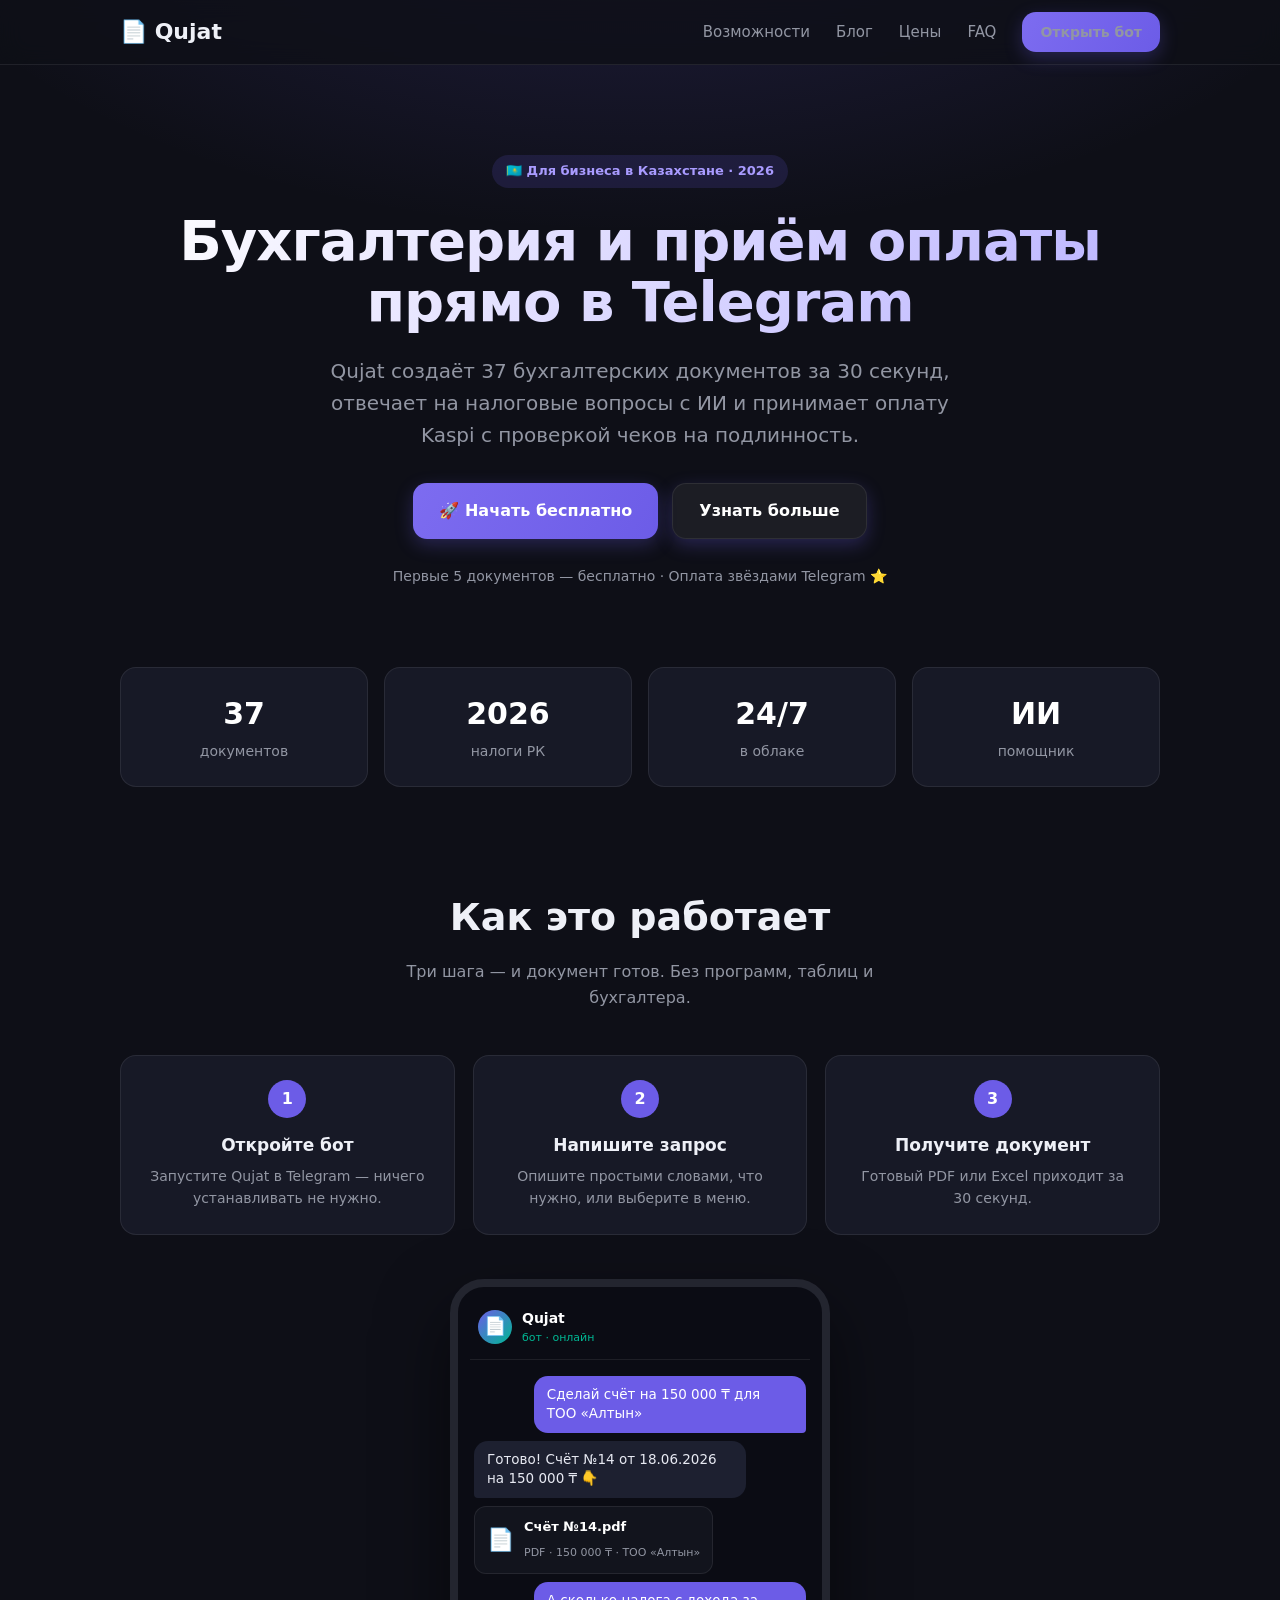
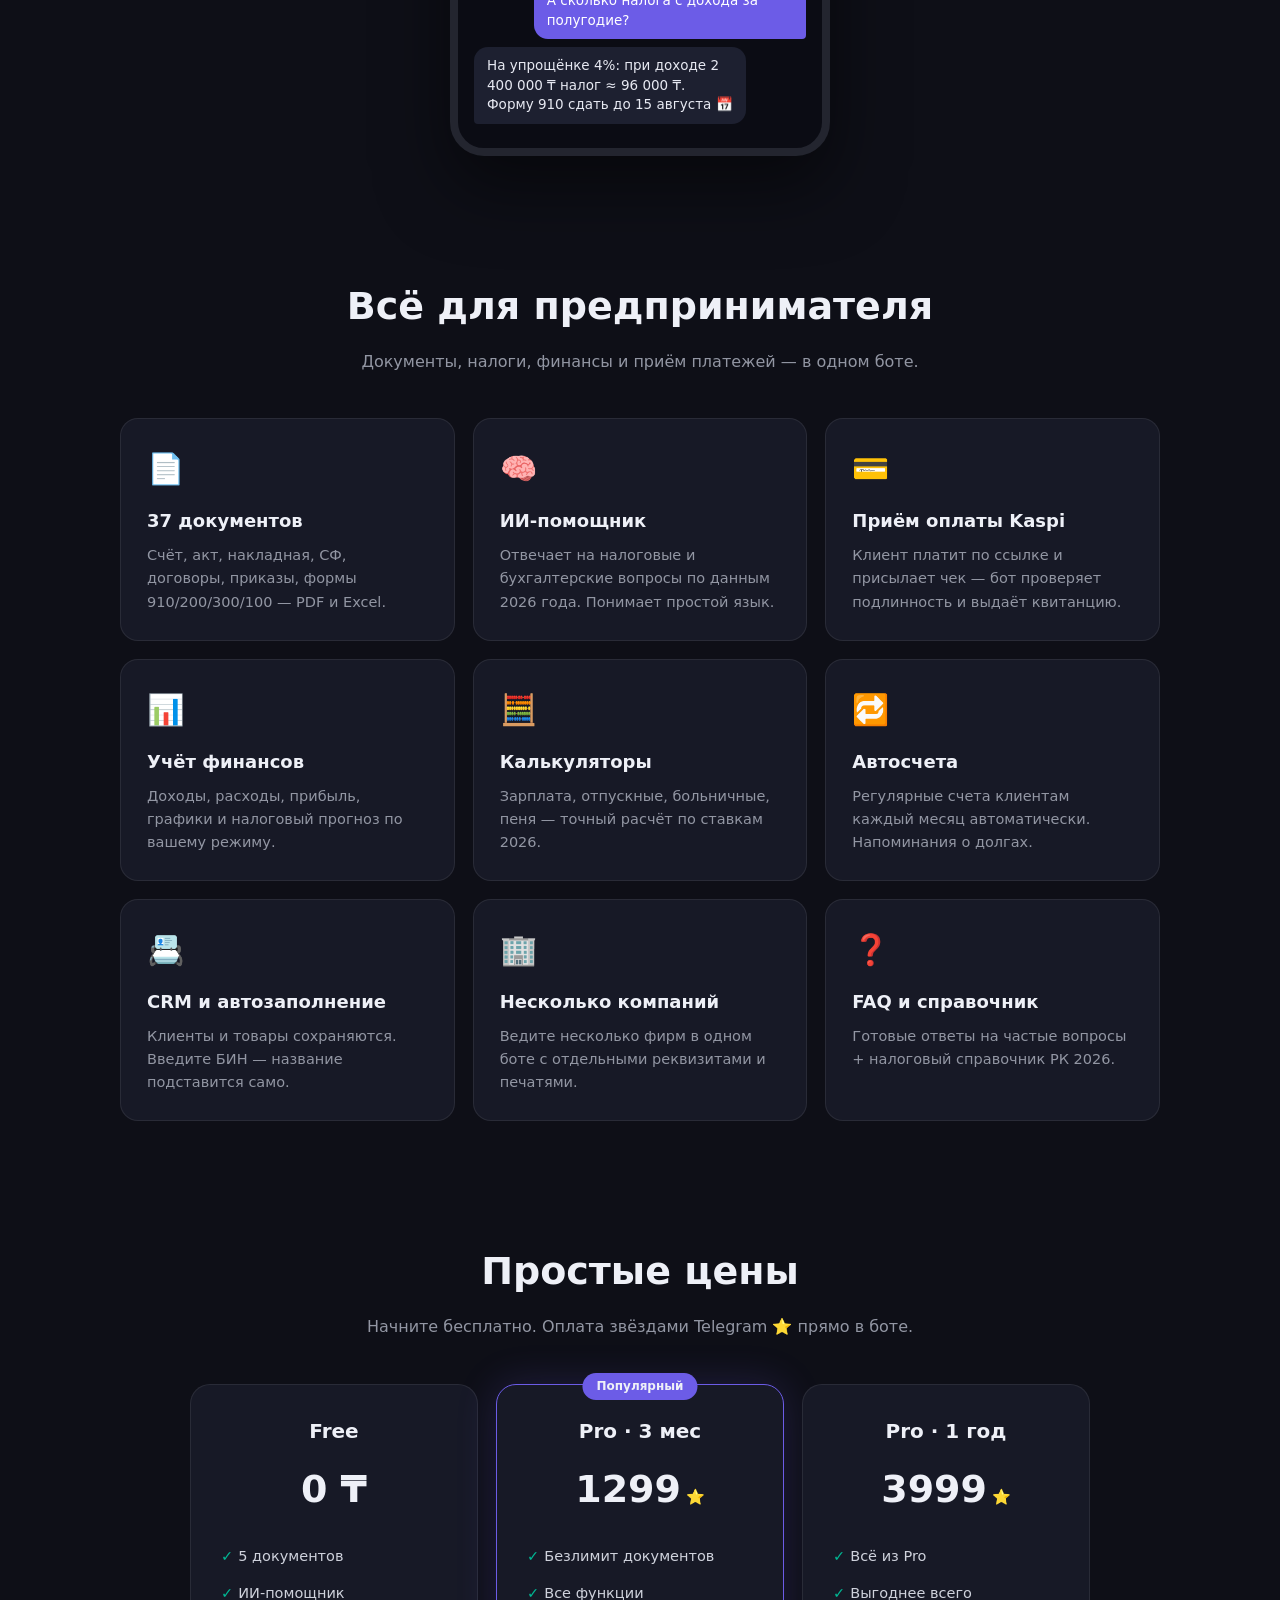
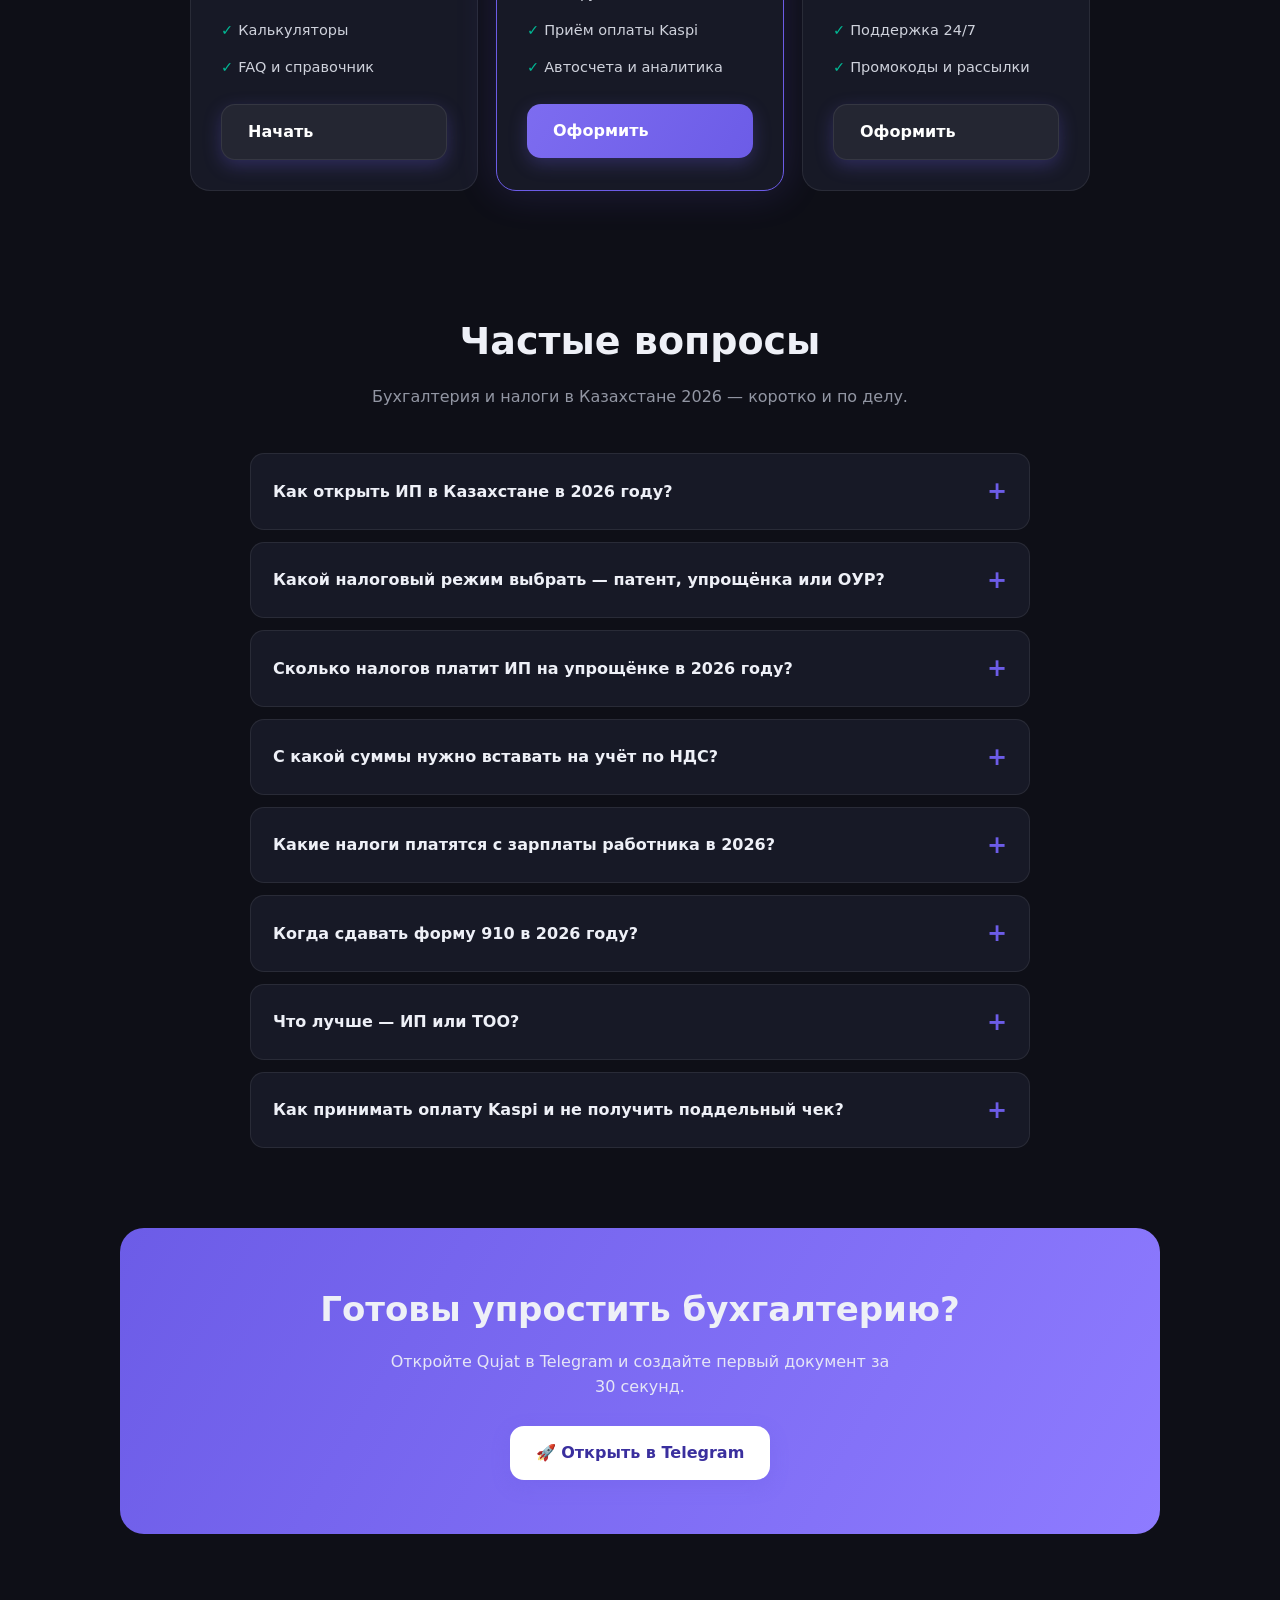
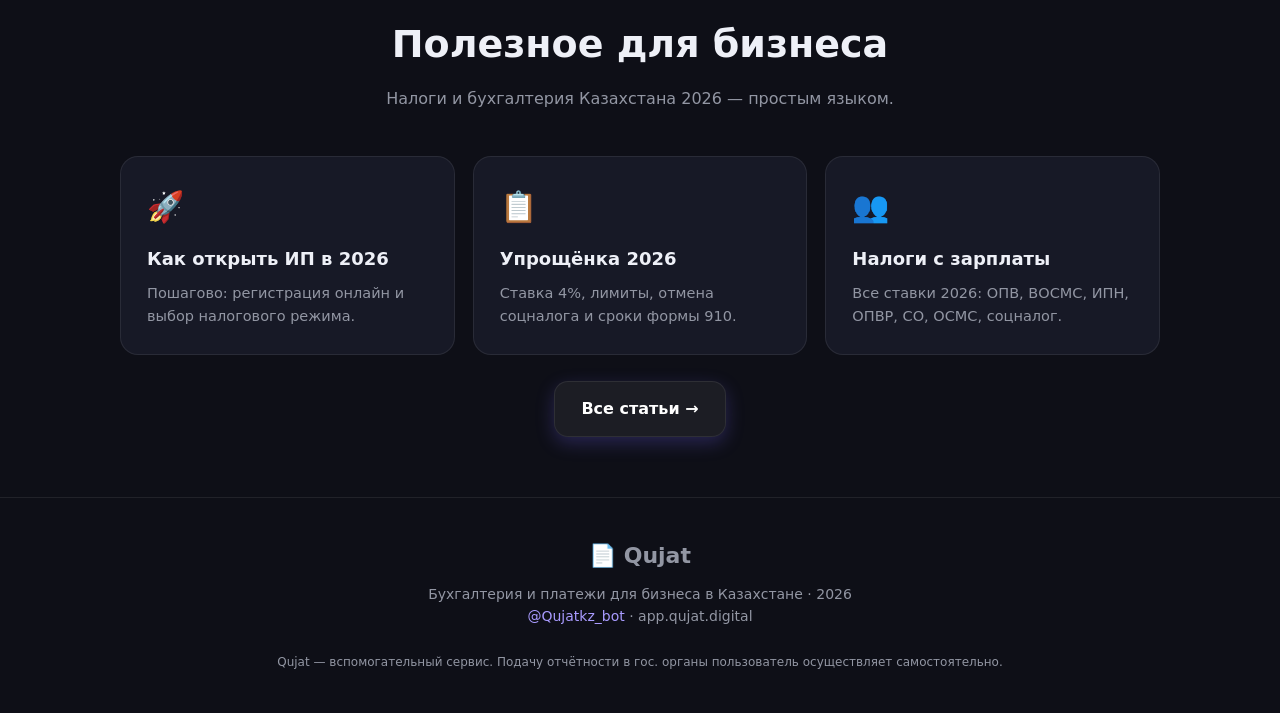
==== commit eb58d34a: "design: glow, градиентные кнопки, тени карточек" ====
--- a/index.html
+++ b/index.html
@@ -44,11 +44,11 @@
   :root{--bg:#0e0f17;--card:#171926;--accent:#6c5ce7;--accent2:#00b894;--text:#eef0f7;--muted:#9296a3;--line:rgba(255,255,255,.08)}
   *{margin:0;padding:0;box-sizing:border-box}
   html{scroll-behavior:smooth}
-  body{font-family:-apple-system,system-ui,"Segoe UI",Roboto,sans-serif;background:var(--bg);color:#eef0f7;line-height:1.6;-webkit-font-smoothing:antialiased}
+  body{font-family:-apple-system,system-ui,"Segoe UI",Roboto,sans-serif;background:radial-gradient(1100px 560px at 50% -160px,rgba(108,92,231,.22),transparent 70%),var(--bg);color:#eef0f7;line-height:1.6;-webkit-font-smoothing:antialiased}
   .wrap{max-width:1080px;margin:0 auto;padding:0 20px}
   a{color:inherit;text-decoration:none}
-  .btn{display:inline-flex;align-items:center;gap:8px;background:var(--accent);color:#fff;padding:14px 26px;border-radius:14px;font-weight:700;font-size:16px;transition:.2s;border:none;cursor:pointer}
-  .btn:hover{transform:translateY(-2px);box-shadow:0 10px 30px rgba(108,92,231,.4)}
+  .btn{display:inline-flex;align-items:center;gap:8px;background:linear-gradient(120deg,#7d6cf0,#6c5ce7);color:#fff;padding:14px 26px;border-radius:14px;font-weight:700;font-size:16px;transition:.2s;border:none;cursor:pointer;box-shadow:0 6px 18px rgba(108,92,231,.28)}
+  .btn:hover{transform:translateY(-2px);box-shadow:0 14px 34px rgba(108,92,231,.5)}
   .btn.ghost{background:rgba(255,255,255,.06);border:1px solid var(--line)}
   /* header */
   header{position:sticky;top:0;background:rgba(14,15,23,.8);backdrop-filter:blur(12px);border-bottom:1px solid var(--line);z-index:50}
@@ -78,7 +78,7 @@
   @media(max-width:860px){.grid{grid-template-columns:1fr 1fr}}
   @media(max-width:560px){.grid{grid-template-columns:1fr}}
   .feat{background:var(--card);border:1px solid var(--line);border-radius:18px;padding:26px;transition:.2s}
-  .feat:hover{border-color:rgba(108,92,231,.5);transform:translateY(-3px)}
+  .feat:hover{border-color:rgba(108,92,231,.5);transform:translateY(-4px);box-shadow:0 16px 38px rgba(0,0,0,.28)}
   .feat .ic{font-size:30px;margin-bottom:14px}
   .feat h3{font-size:18px;margin-bottom:8px}
   .feat p{color:var(--muted);font-size:14.5px}
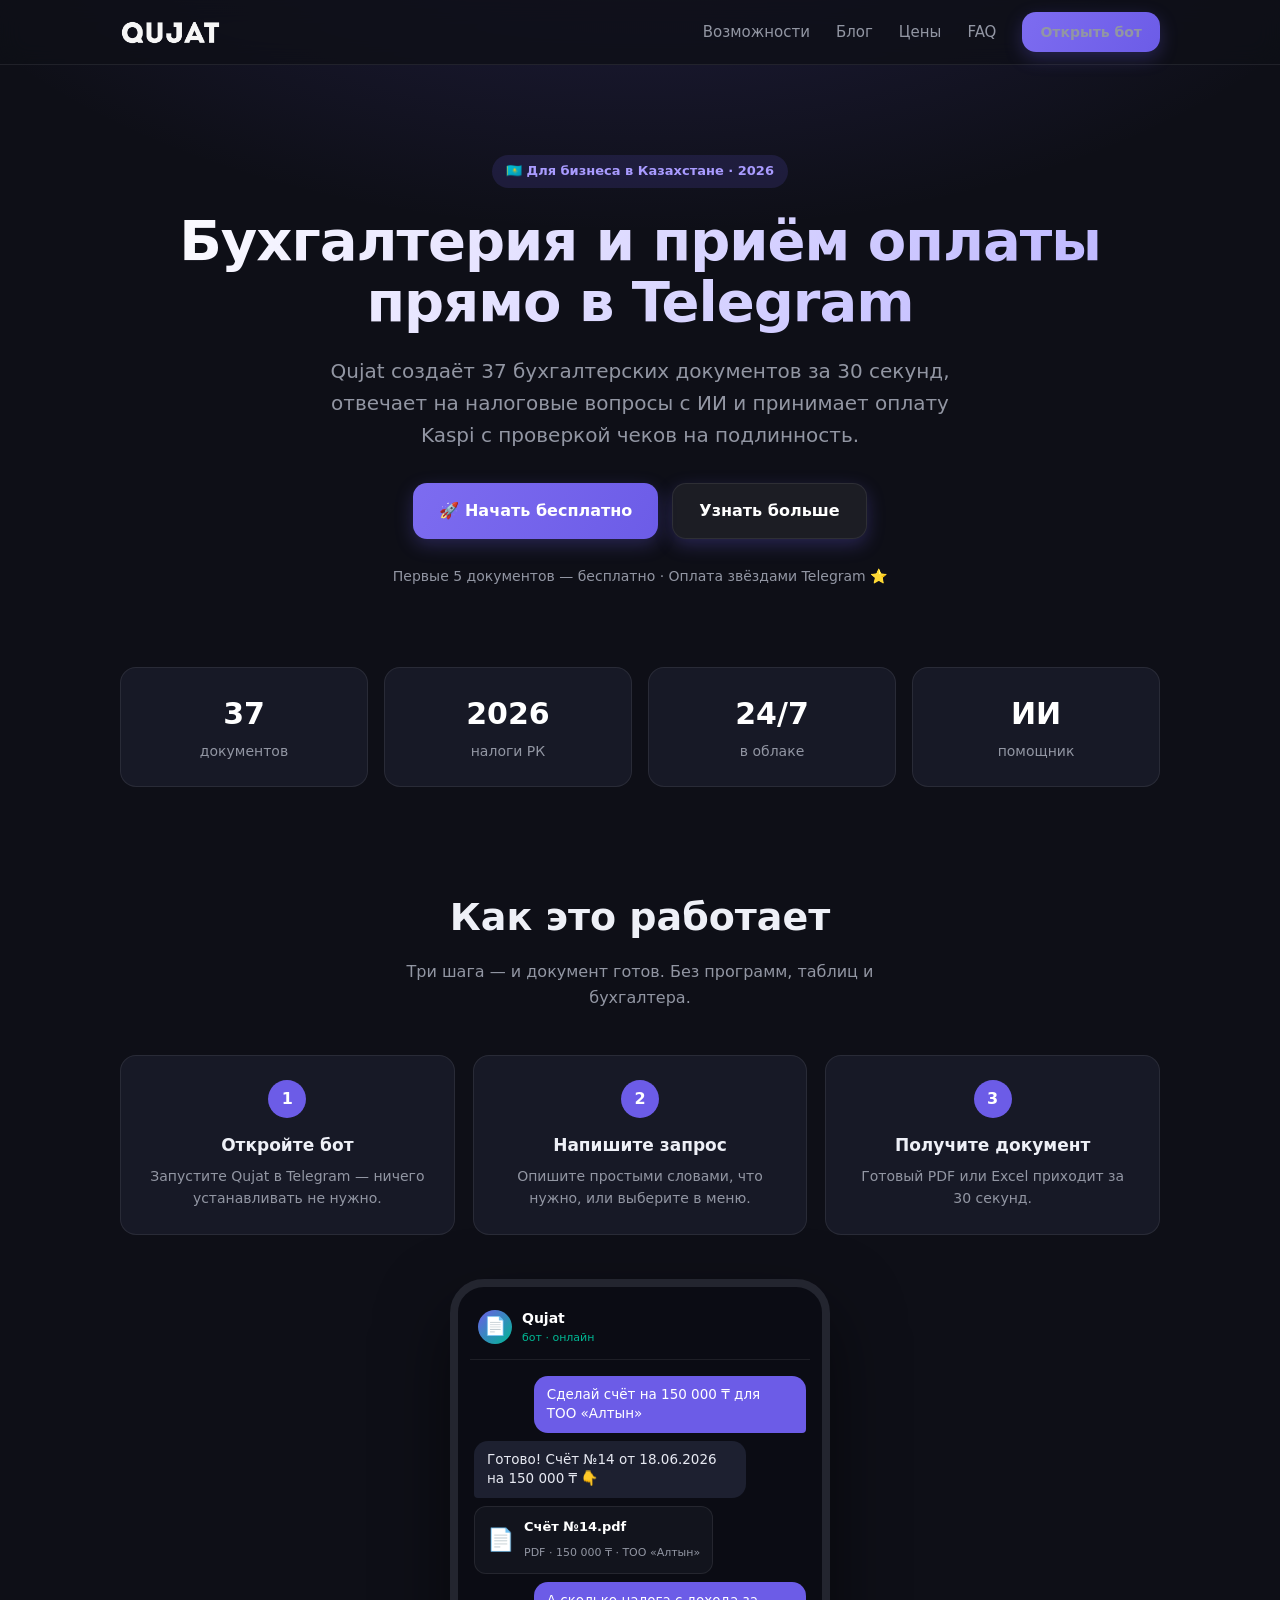
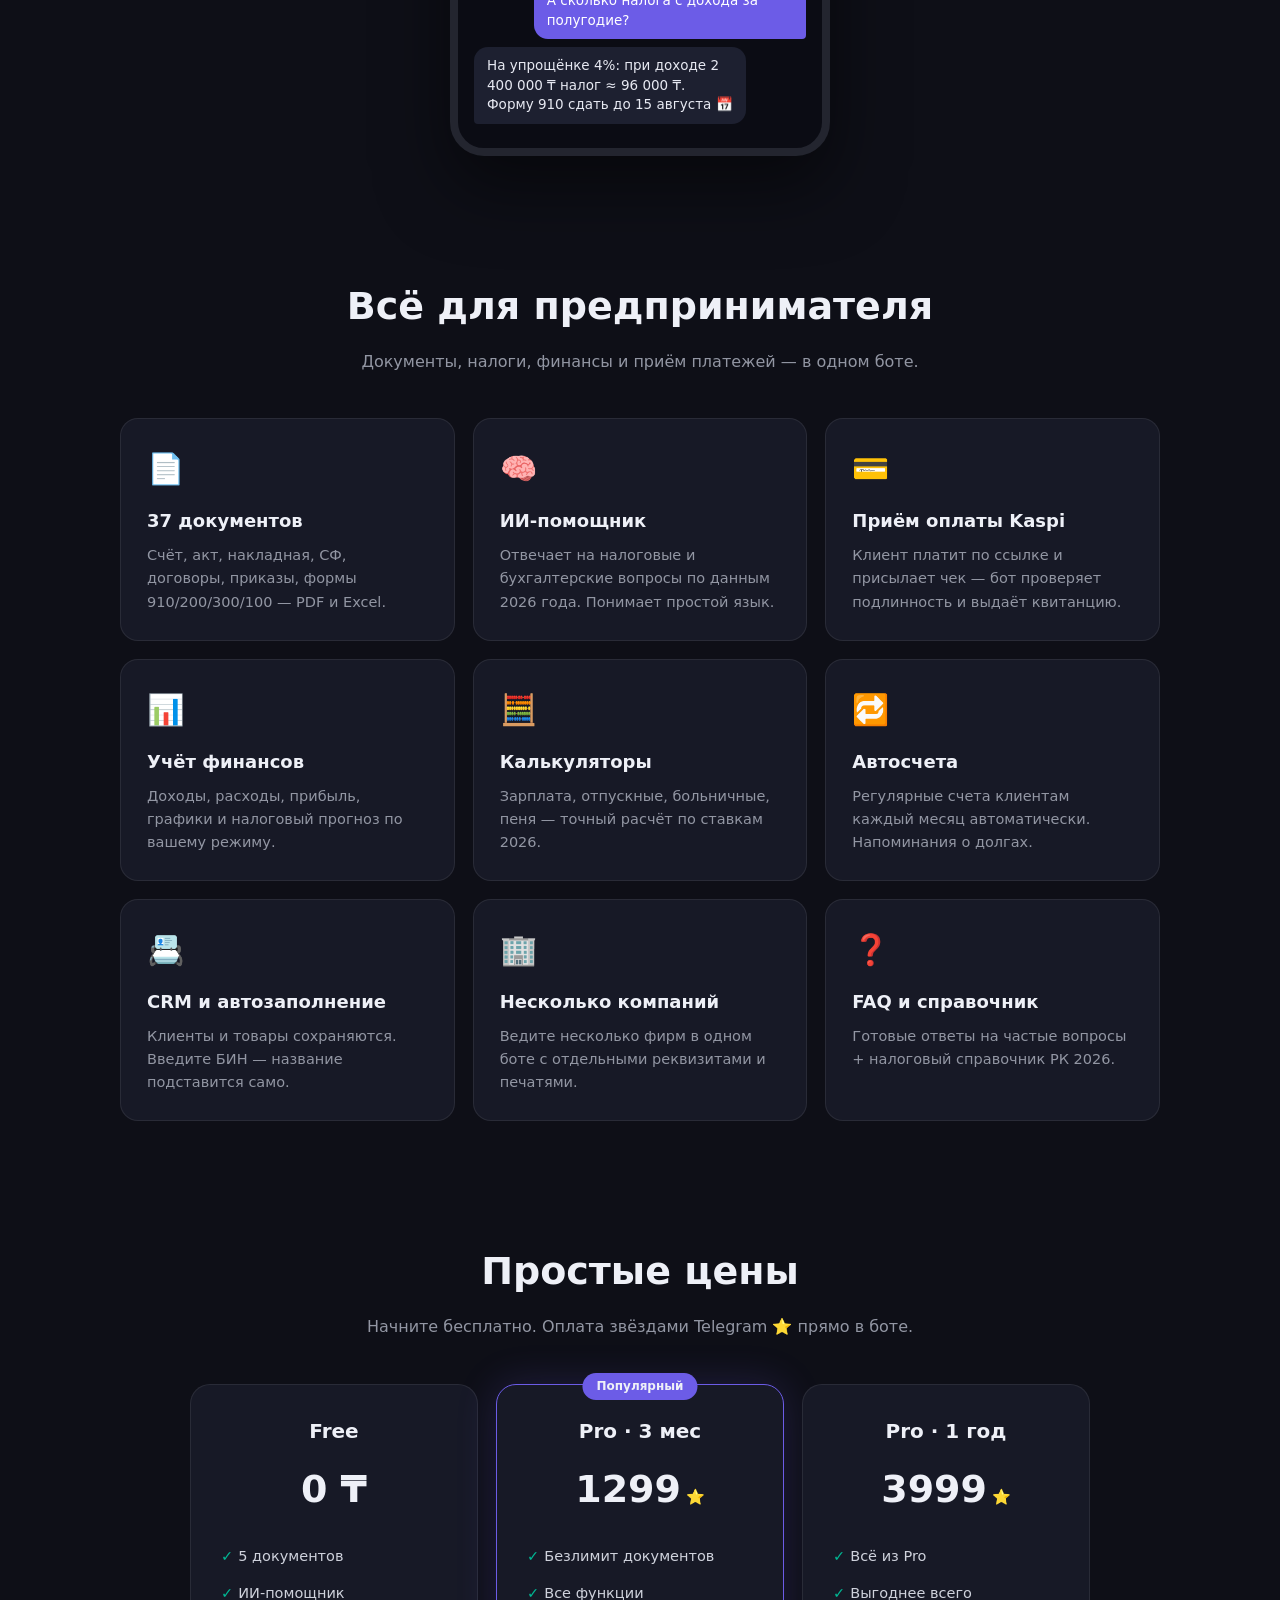
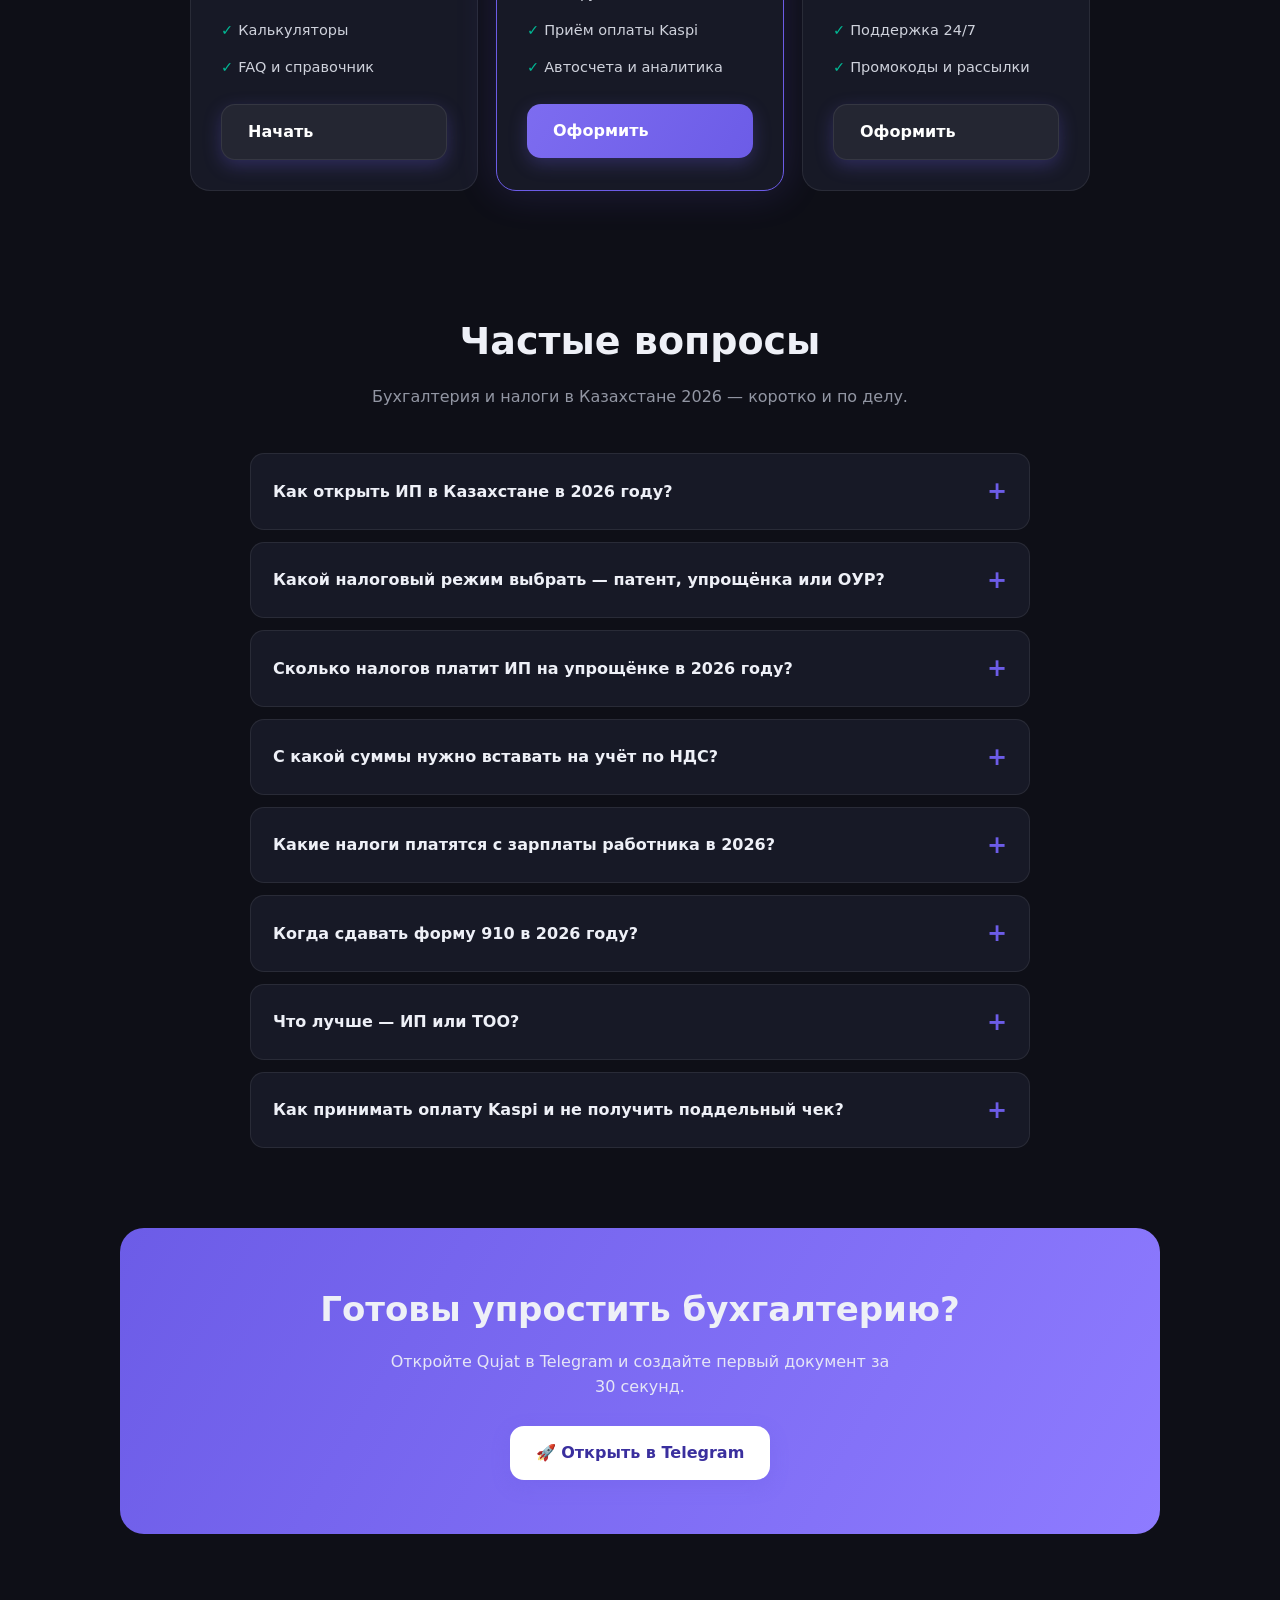
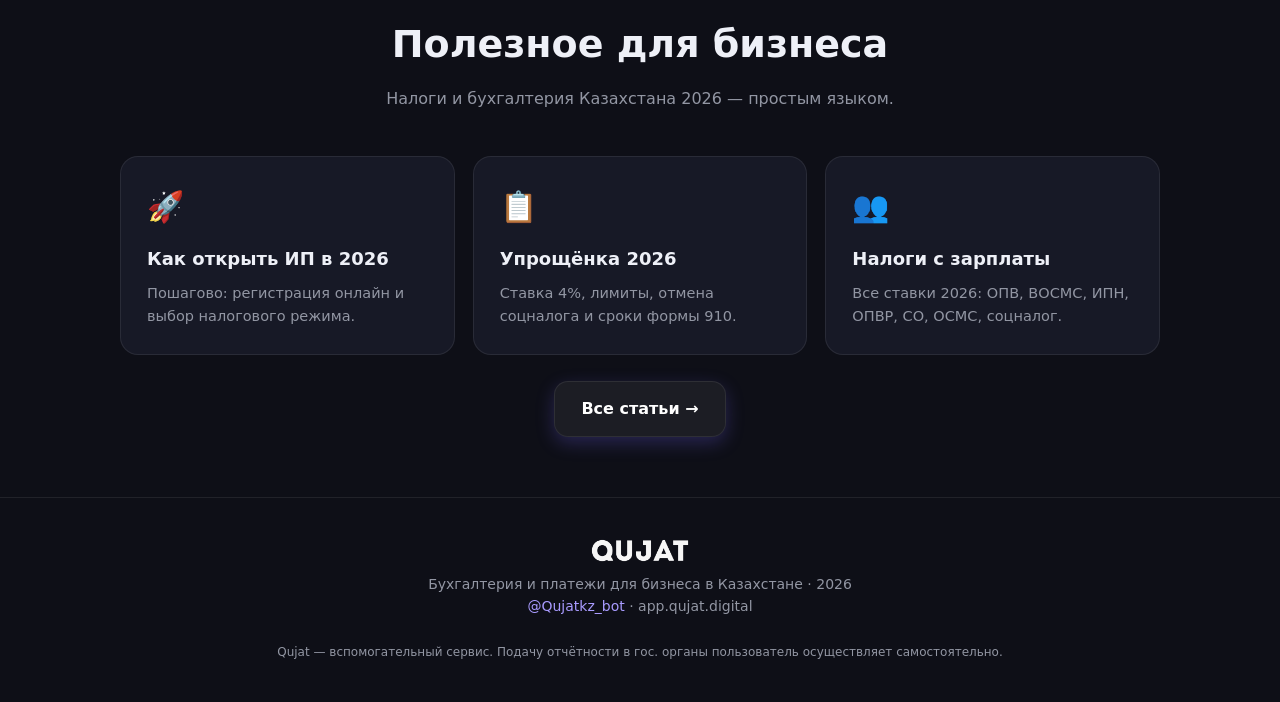
==== commit f8bad877: "Брендтік QUJAT логотипі (ақ wordmark) — header + footer Co-Authored-By: Claude Opus 4.8 <noreply@ant" ====
--- a/index.html
+++ b/index.html
@@ -54,6 +54,7 @@
   header{position:sticky;top:0;background:rgba(14,15,23,.8);backdrop-filter:blur(12px);border-bottom:1px solid var(--line);z-index:50}
   header .wrap{display:flex;align-items:center;justify-content:space-between;height:64px}
   .logo{font-size:22px;font-weight:800;display:flex;align-items:center;gap:8px}
+  .logo img{height:25px;width:auto;display:block}
   .nav{display:flex;gap:26px;align-items:center}
   .nav a{color:var(--muted);font-size:15px}.nav a:hover{color:#fff}
   @media(max-width:720px){.nav .lnk{display:none}}
@@ -128,7 +129,7 @@
 </head>
 <body>
 <header><div class="wrap">
-  <div class="logo">📄 Qujat</div>
+  <div class="logo"><img src="qujat-logo-white.png" alt="Qujat"></div>
   <nav class="nav">
     <a class="lnk" href="#features">Возможности</a>
     <a class="lnk" href="/blog/">Блог</a>
@@ -243,7 +244,7 @@
 </div>
 
 <footer><div class="wrap">
-  <div class="logo" style="justify-content:center;margin-bottom:10px">📄 Qujat</div>
+  <div class="logo" style="justify-content:center;margin-bottom:10px"><img src="qujat-logo-white.png" alt="Qujat"></div>
   Бухгалтерия и платежи для бизнеса в Казахстане · 2026<br>
   <a href="https://t.me/Qujatkz_bot">@Qujatkz_bot</a> · app.qujat.digital<br><br>
   <span style="font-size:12px">Qujat — вспомогательный сервис. Подачу отчётности в гос. органы пользователь осуществляет самостоятельно.</span>
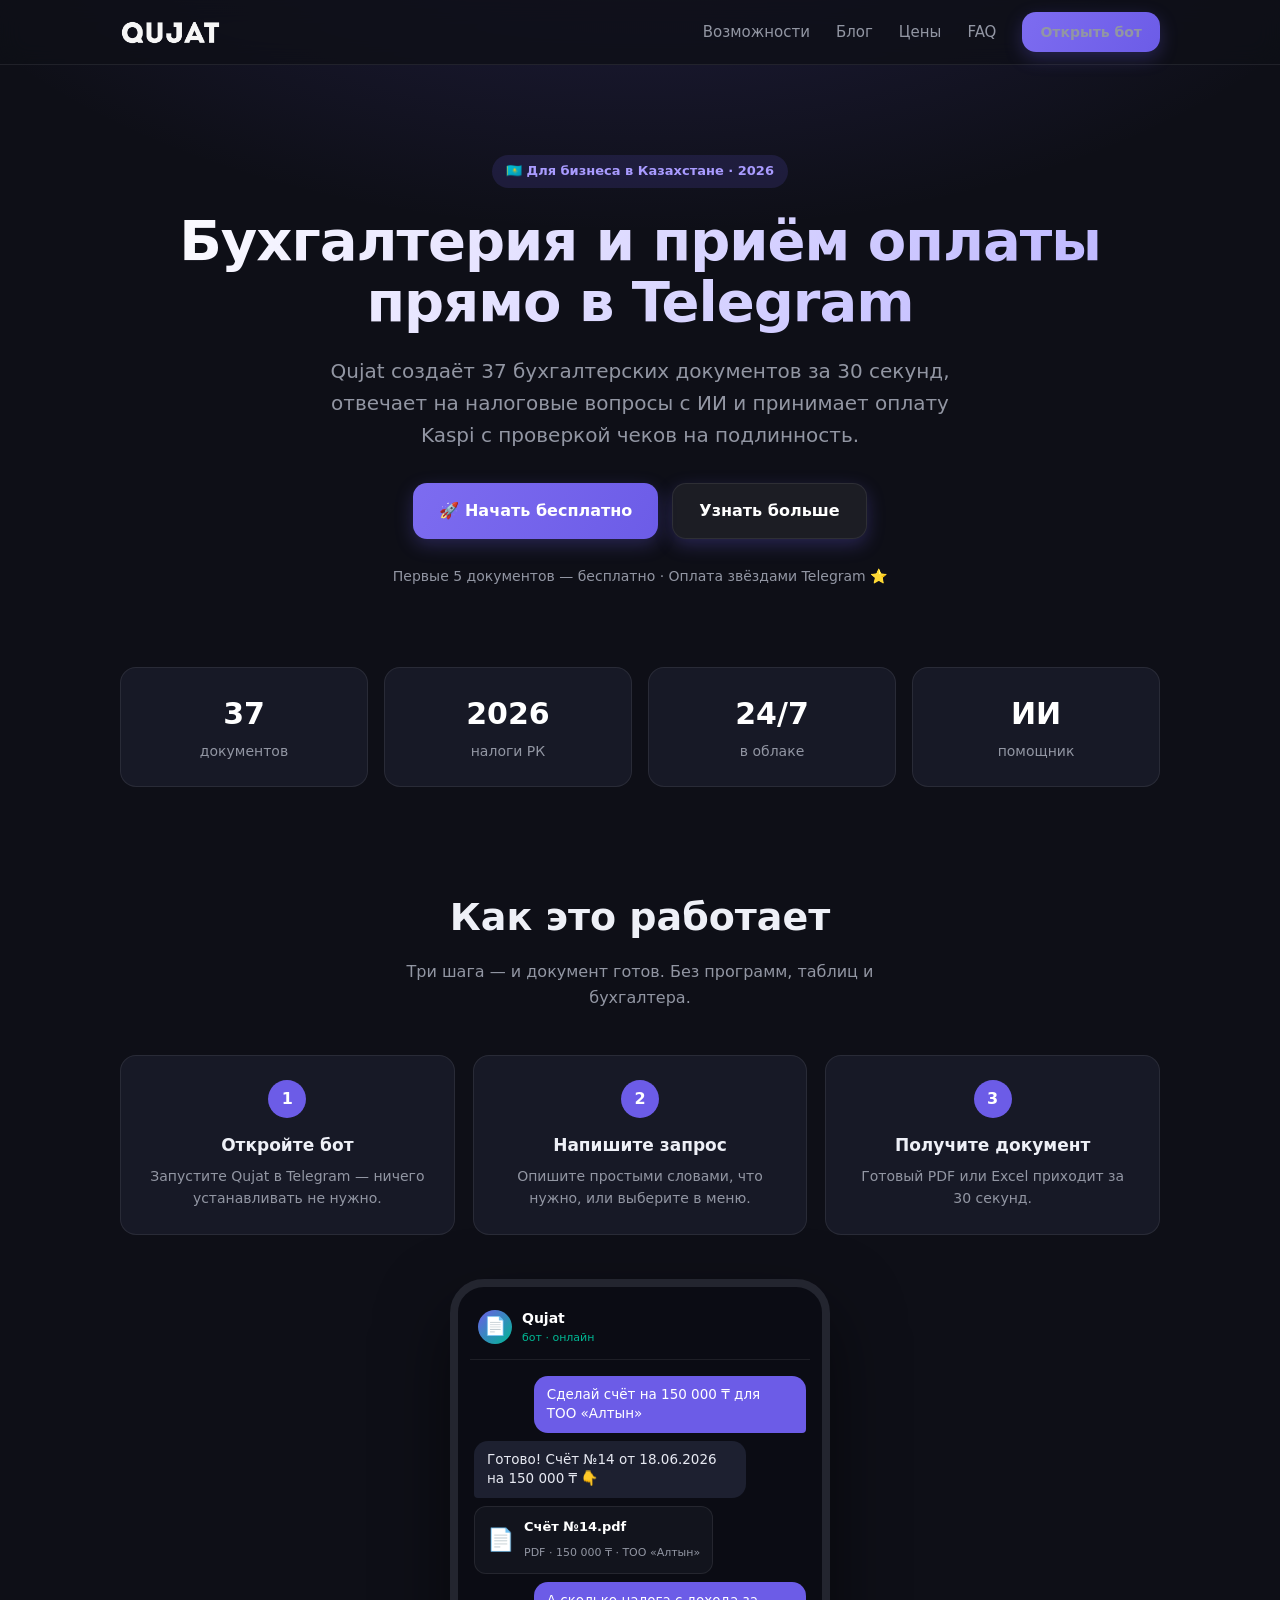
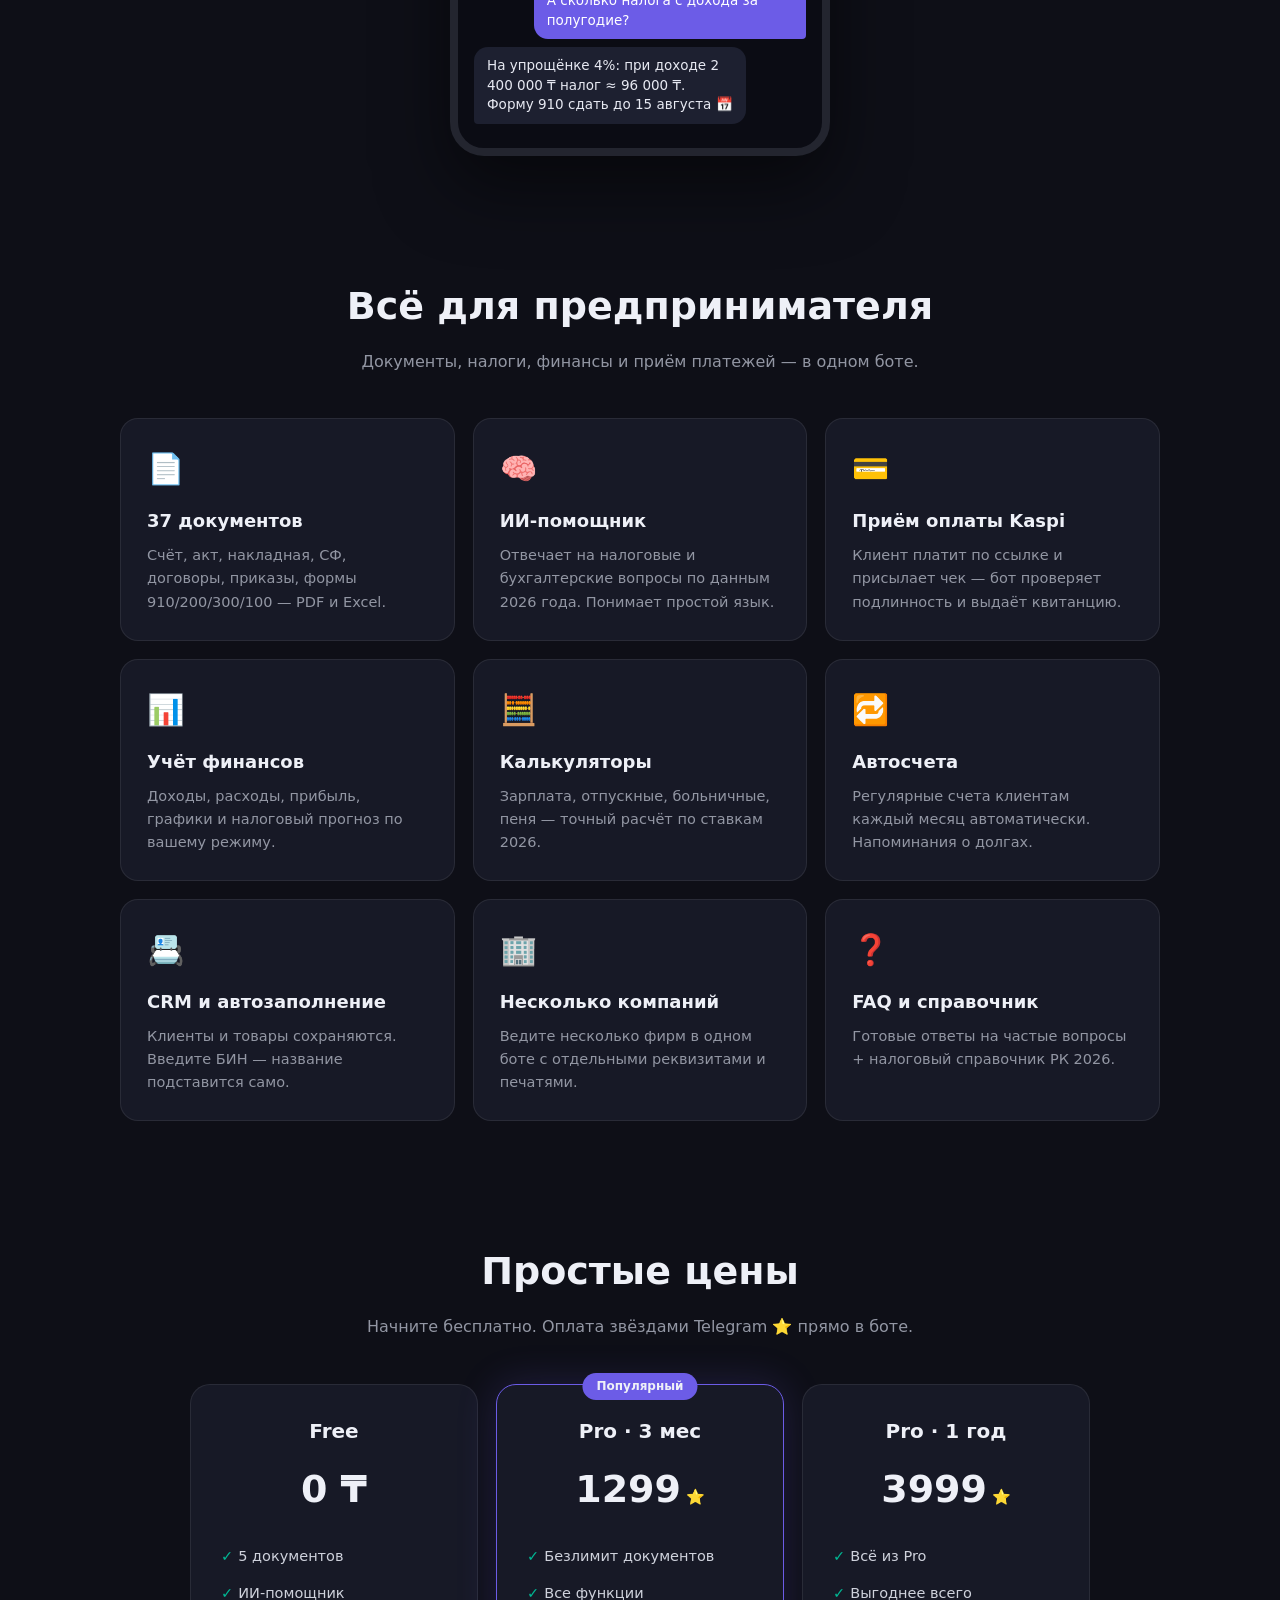
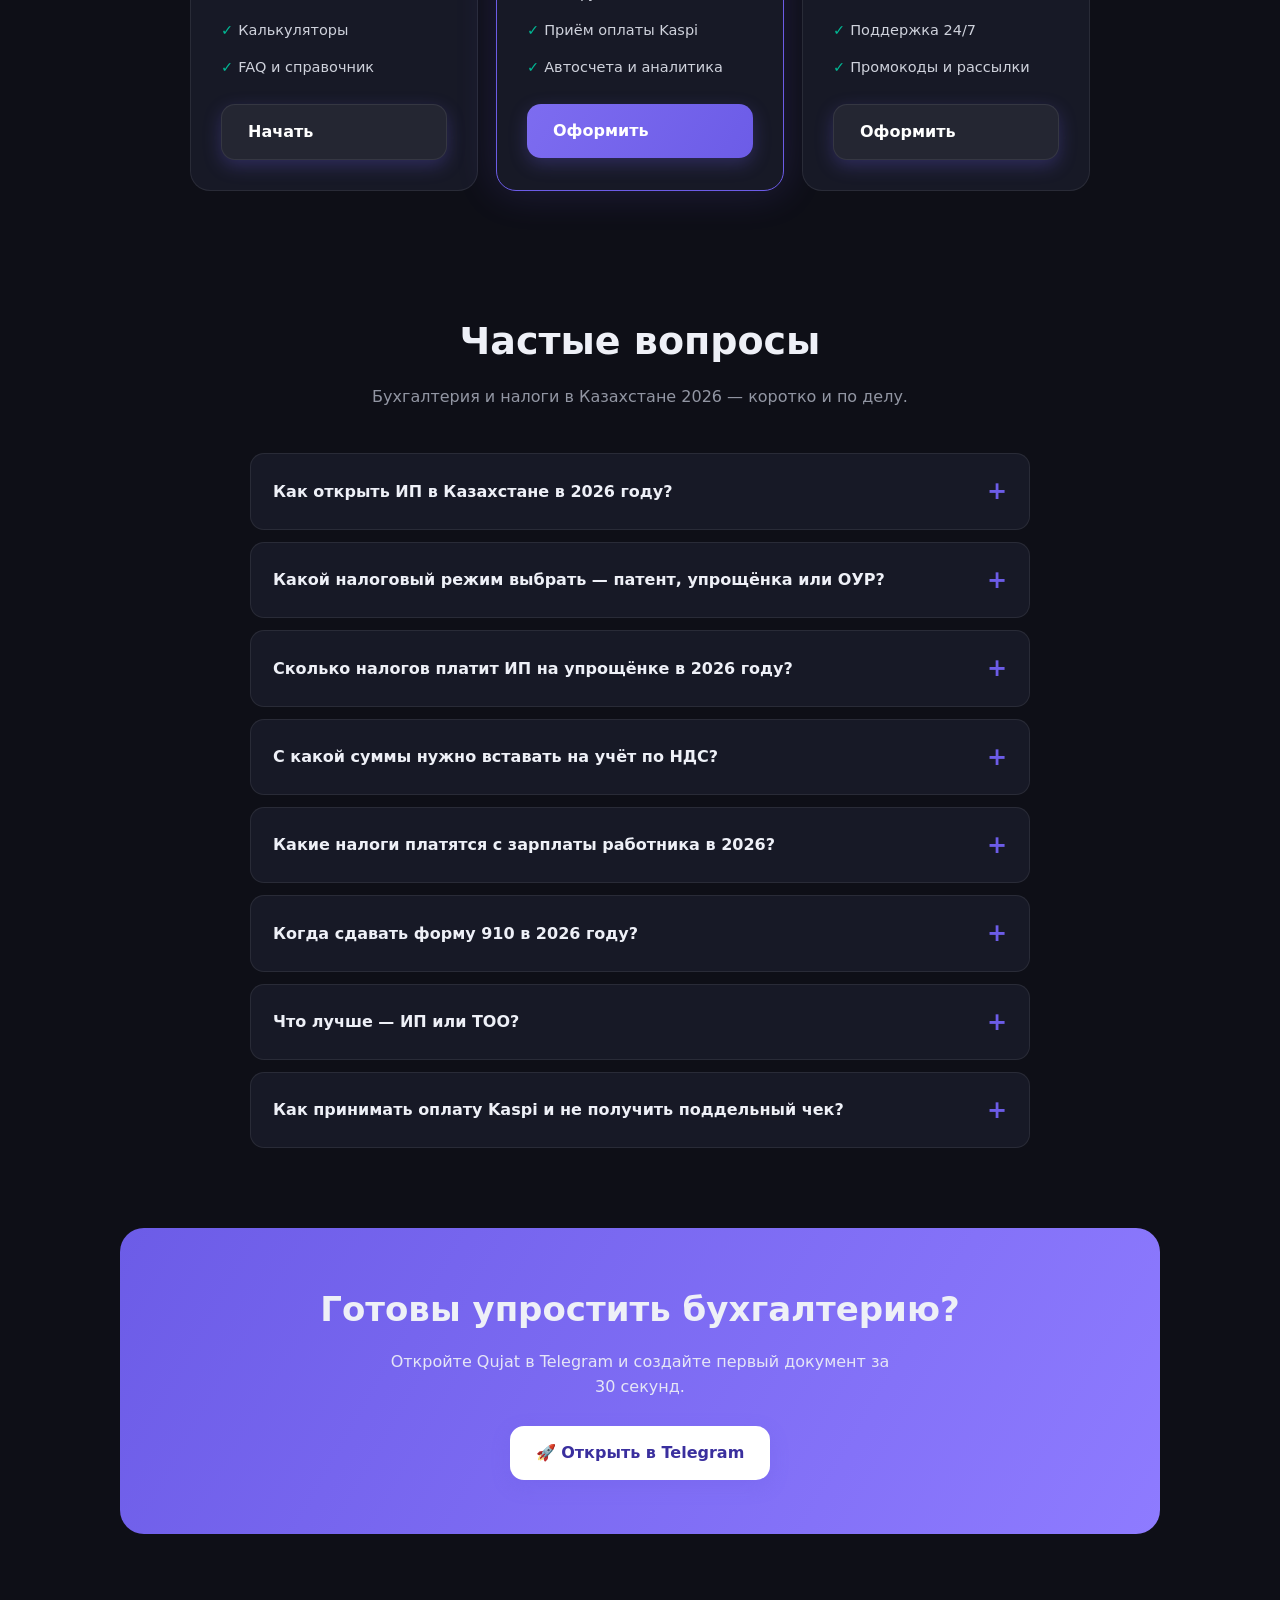
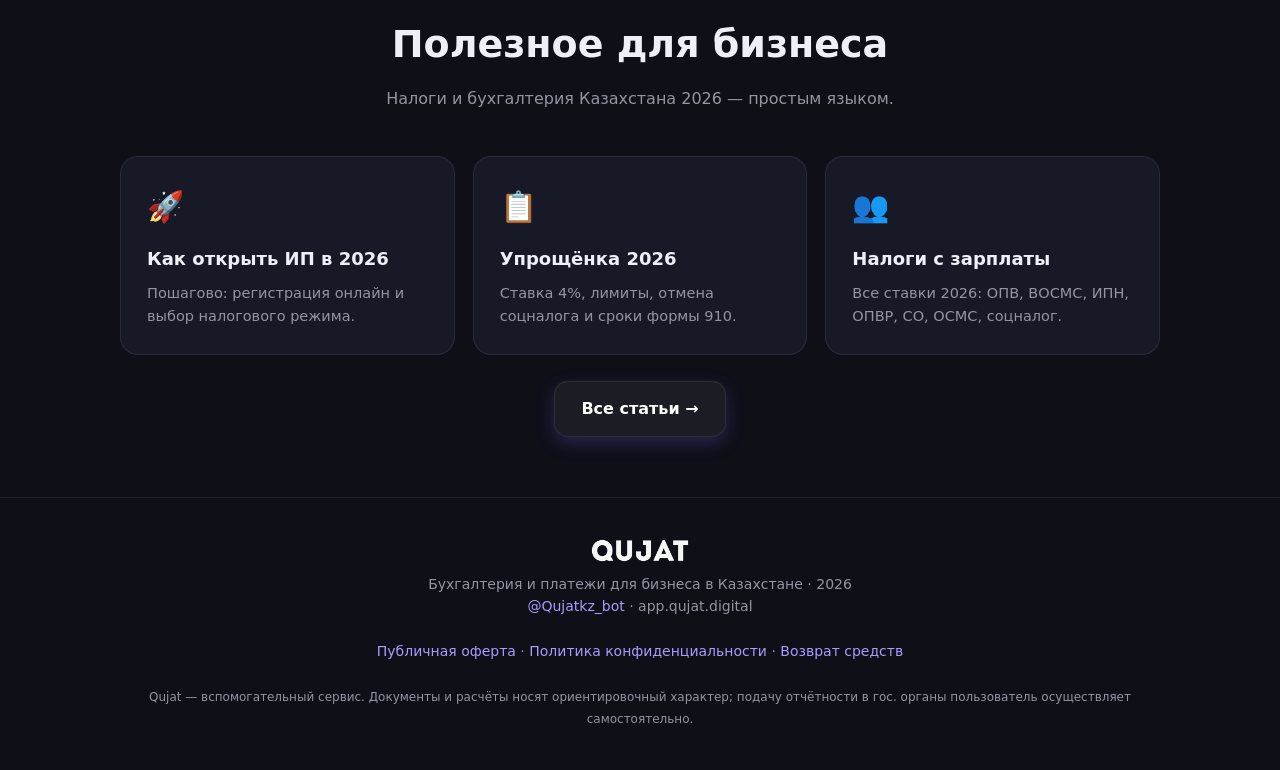
==== commit 1a396f25: "Юр. документы: оферта, политика конфиденциальности, возврат + ссылки в футере" ====
--- a/index.html
+++ b/index.html
@@ -247,7 +247,8 @@
   <div class="logo" style="justify-content:center;margin-bottom:10px"><img src="qujat-logo-white.png" alt="Qujat"></div>
   Бухгалтерия и платежи для бизнеса в Казахстане · 2026<br>
   <a href="https://t.me/Qujatkz_bot">@Qujatkz_bot</a> · app.qujat.digital<br><br>
-  <span style="font-size:12px">Qujat — вспомогательный сервис. Подачу отчётности в гос. органы пользователь осуществляет самостоятельно.</span>
+  <a href="/offer.html">Публичная оферта</a> · <a href="/privacy.html">Политика конфиденциальности</a> · <a href="/refund.html">Возврат средств</a><br><br>
+  <span style="font-size:12px">Qujat — вспомогательный сервис. Документы и расчёты носят ориентировочный характер; подачу отчётности в гос. органы пользователь осуществляет самостоятельно.</span>
 </div></footer>
 </body>
 </html>
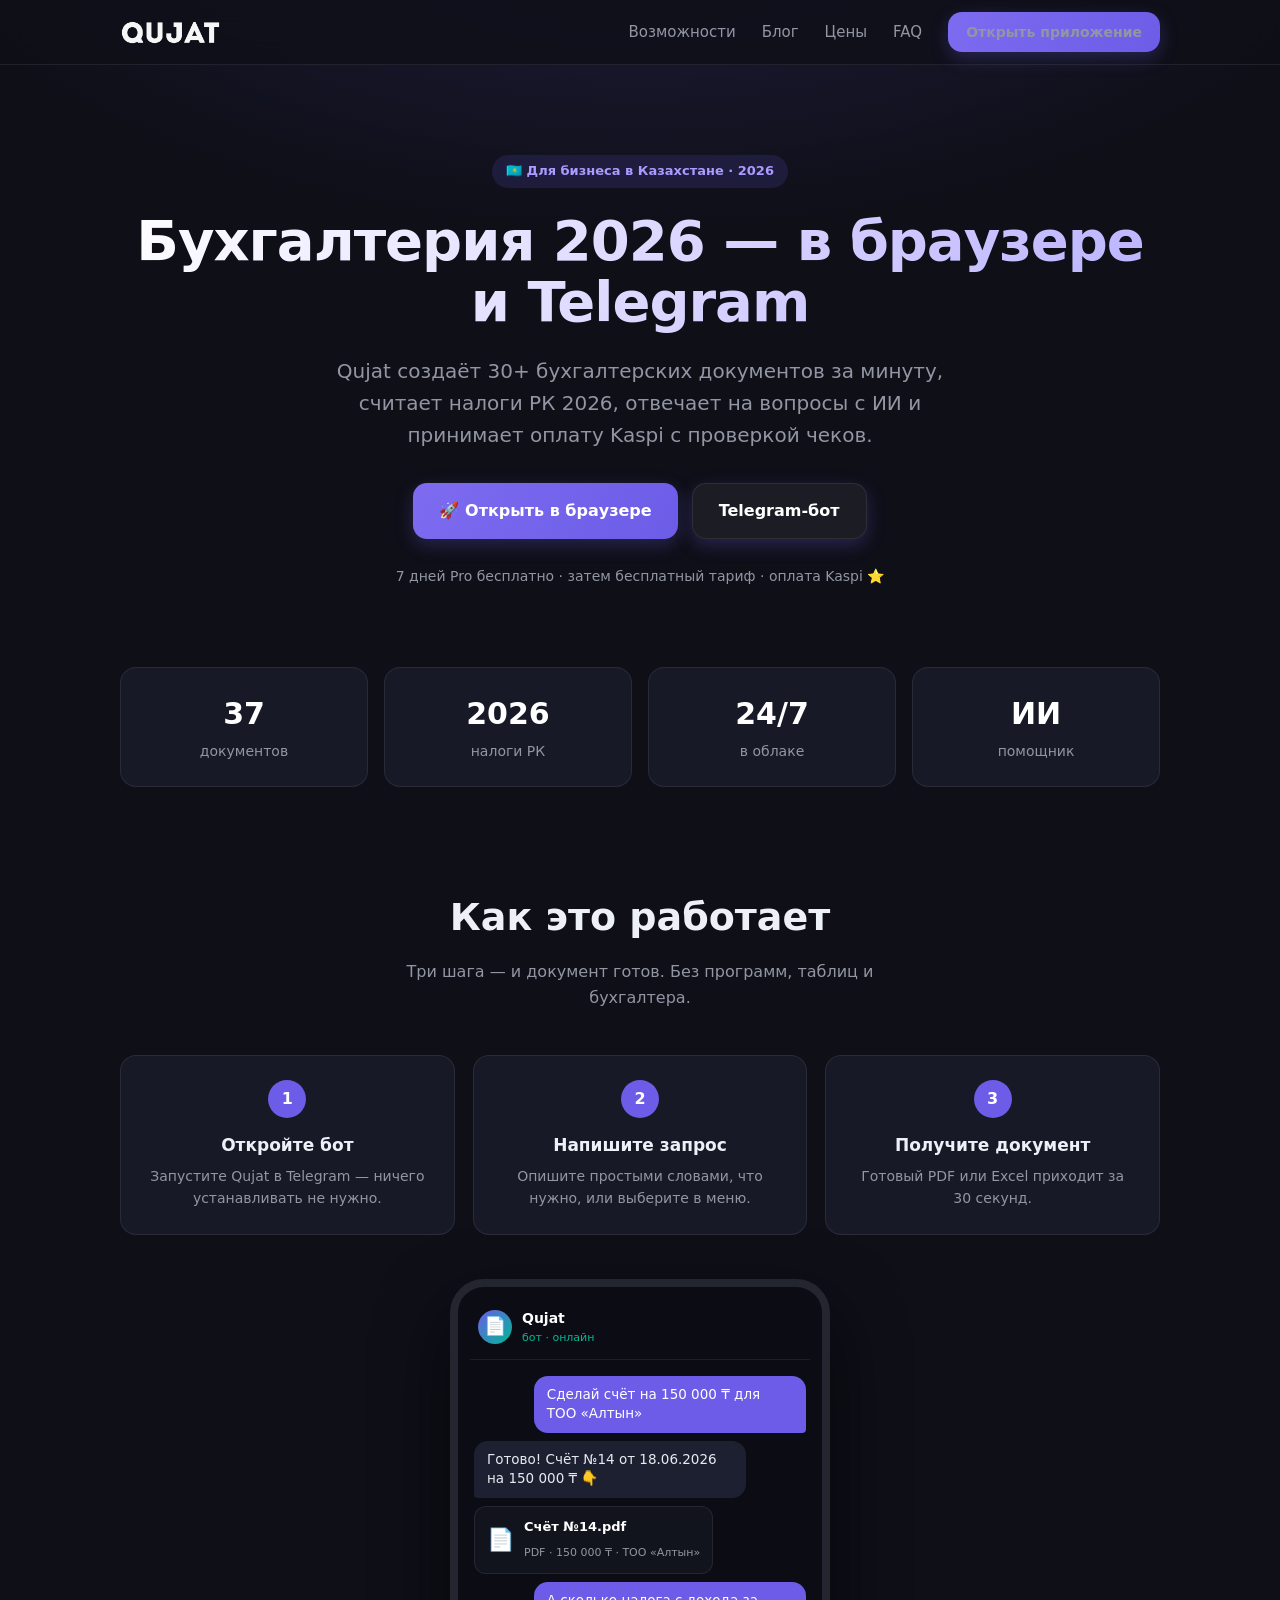
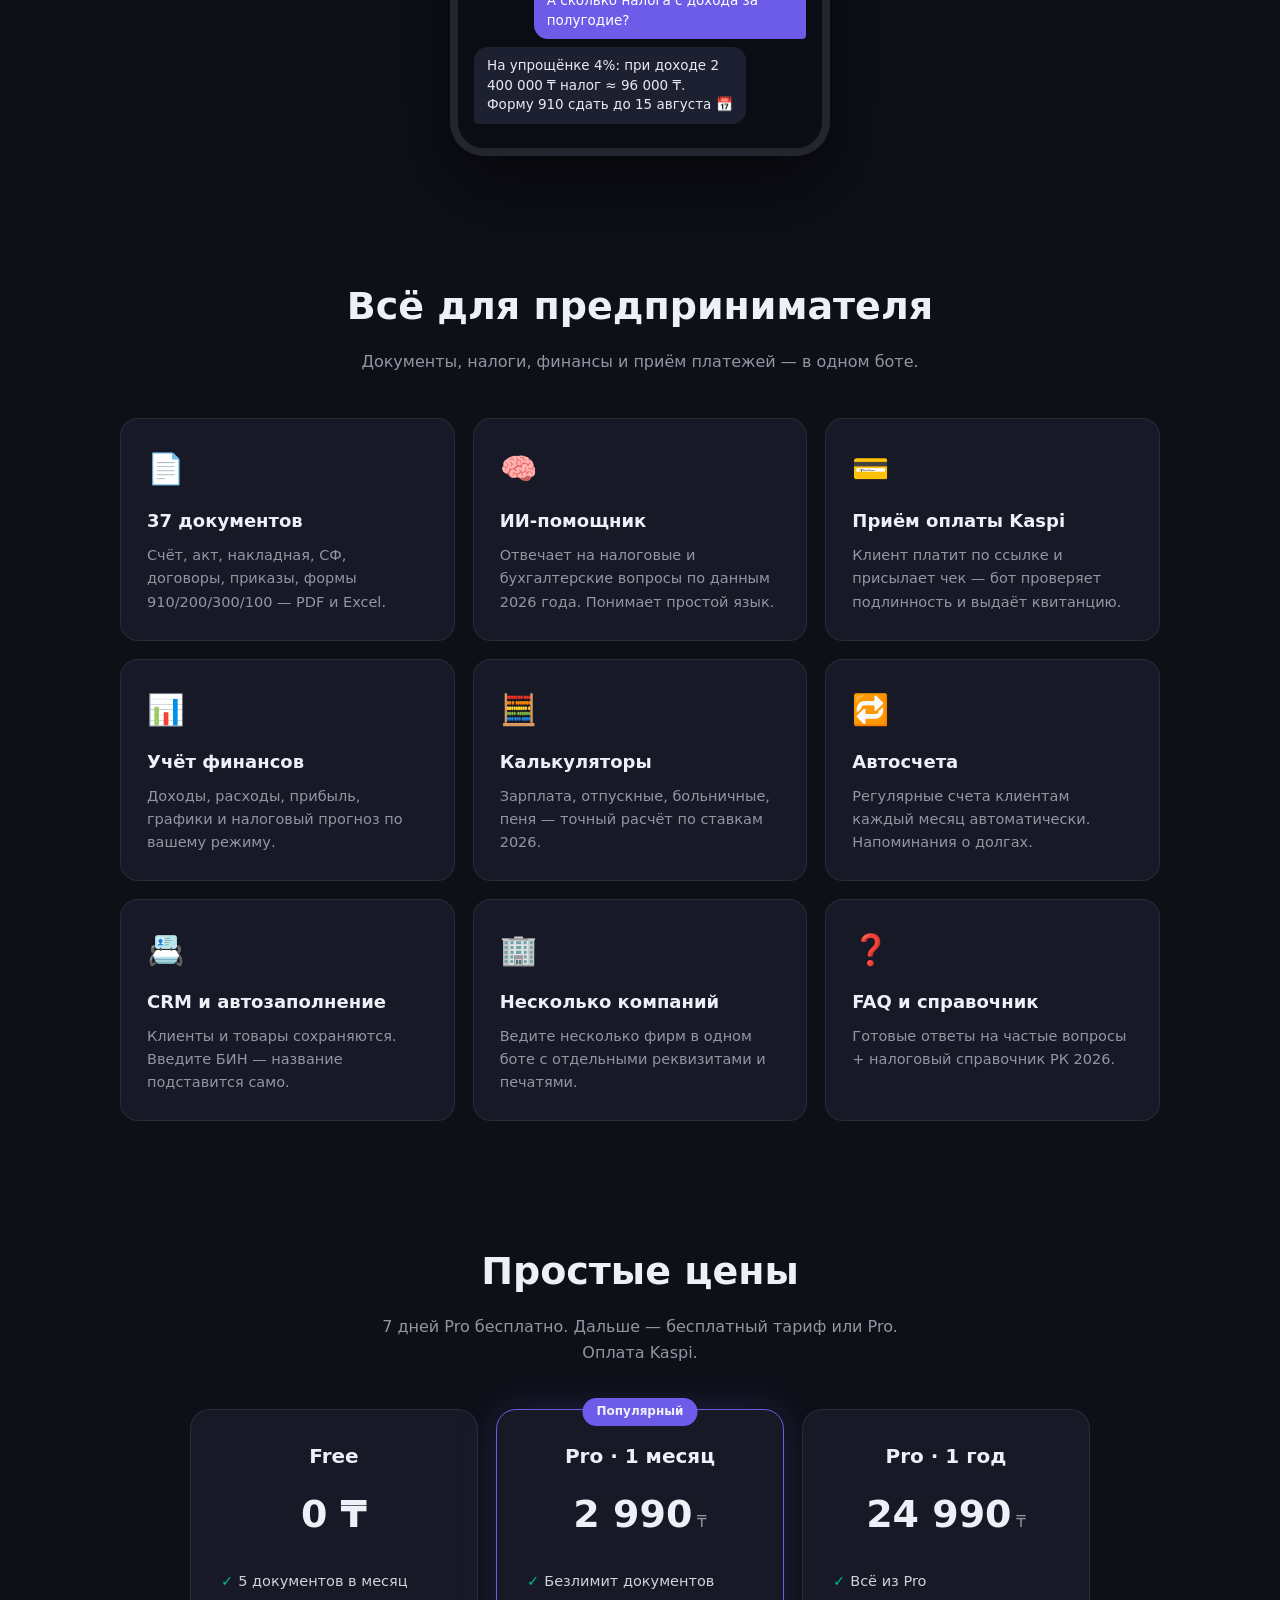
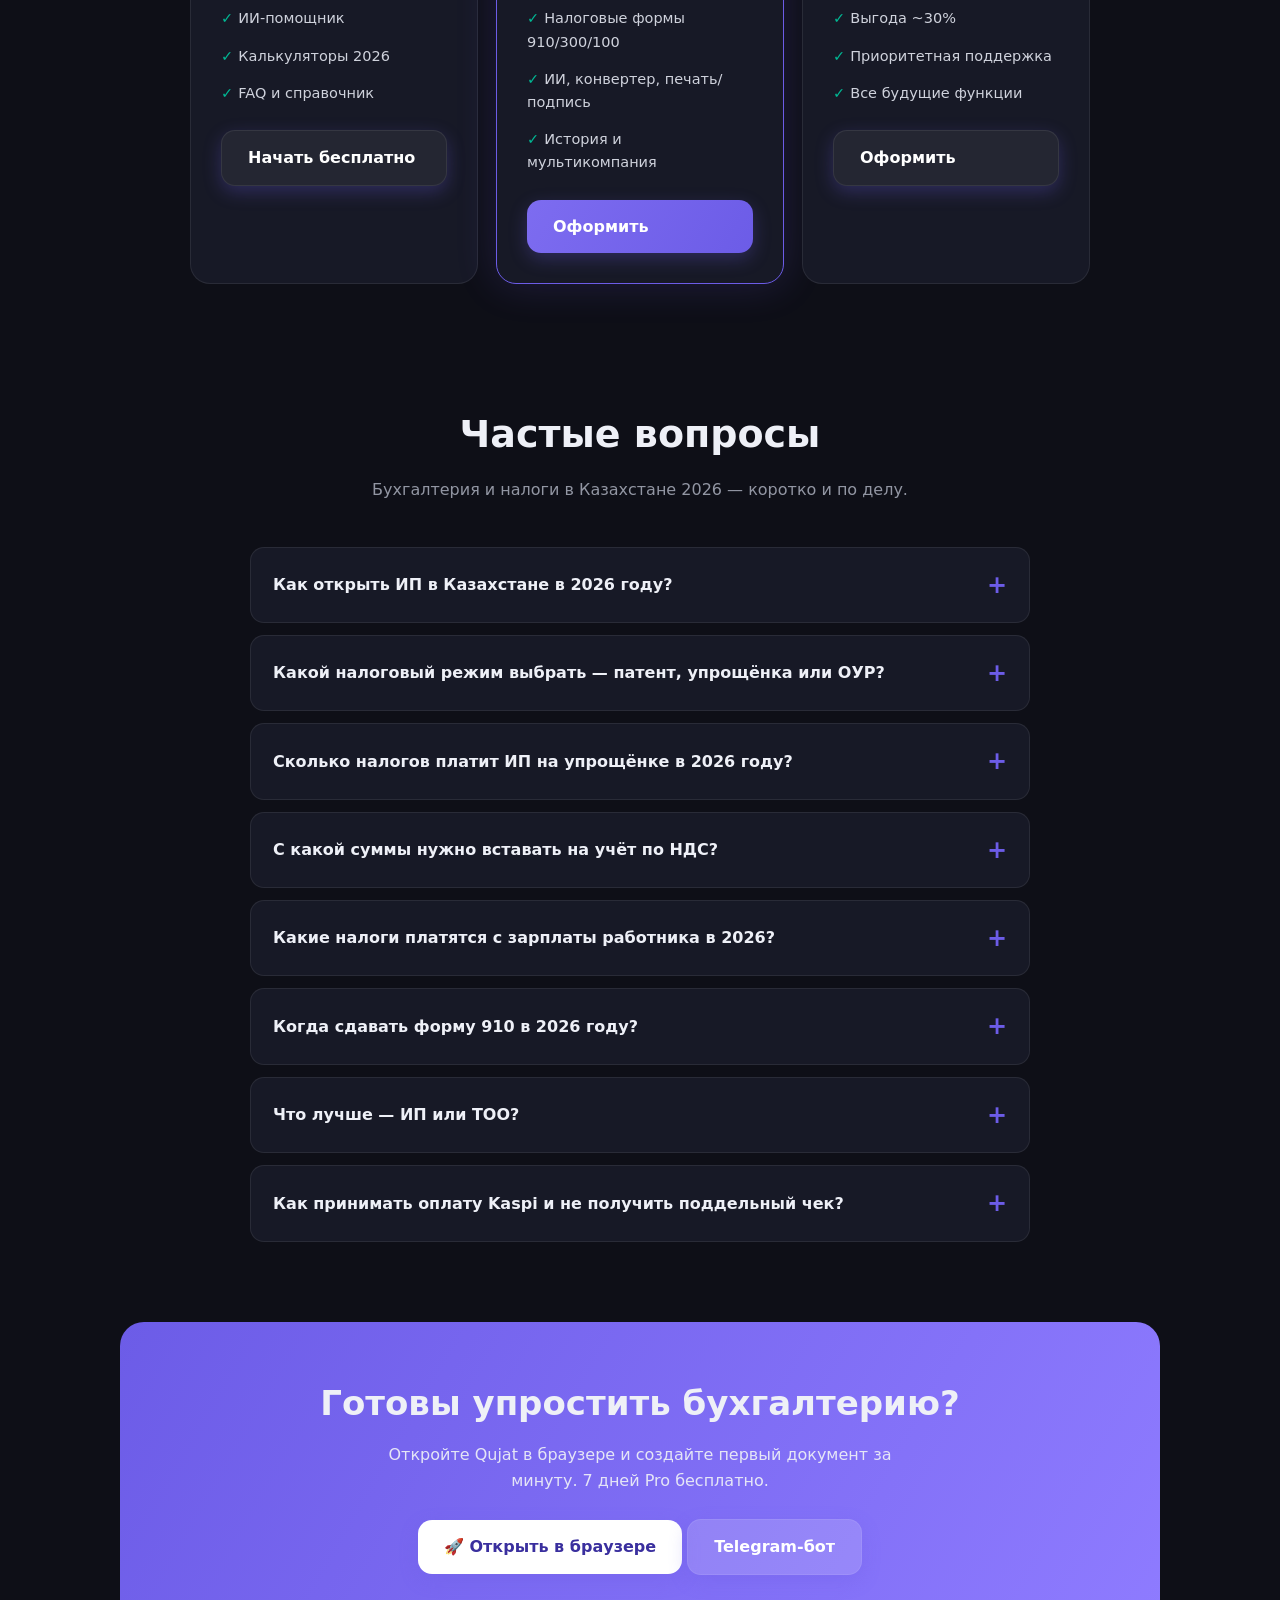
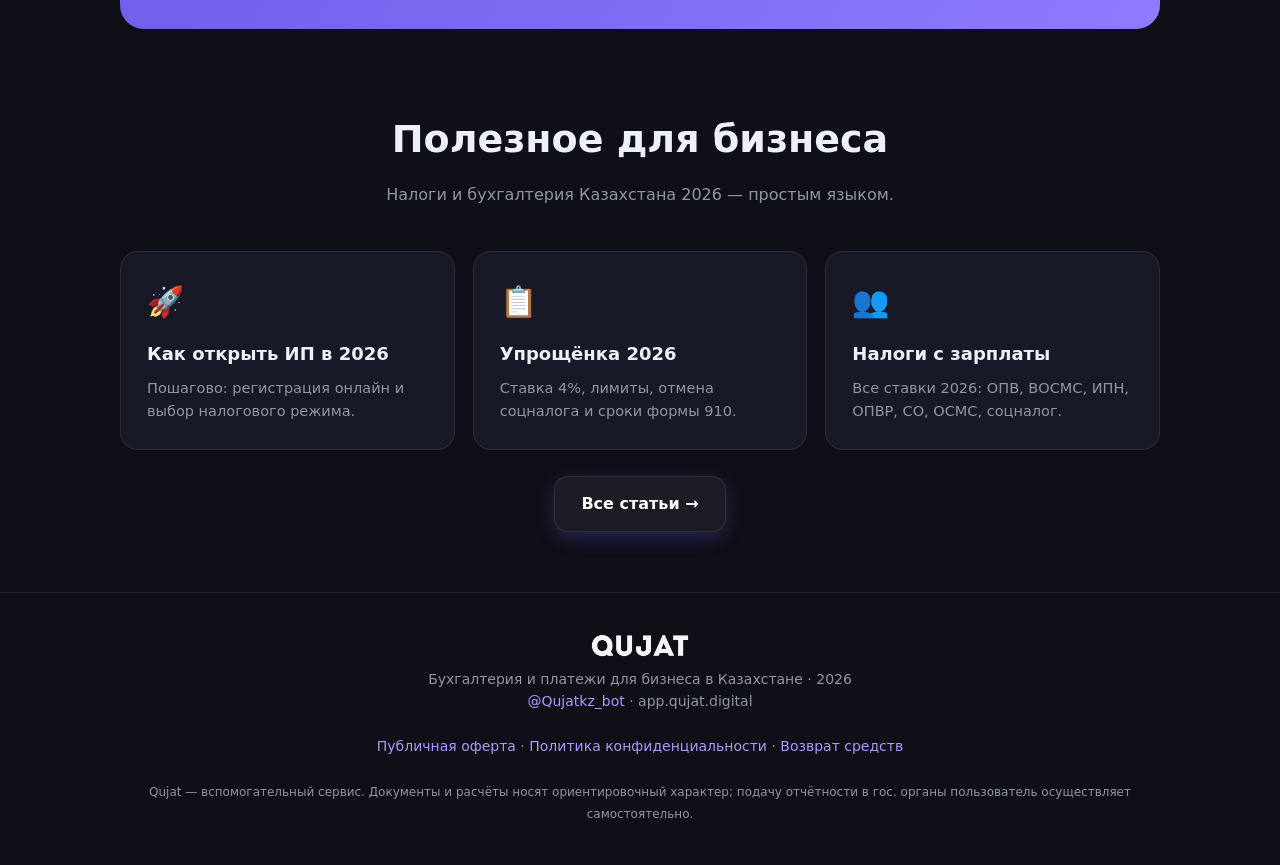
==== commit ba5f9866: "Лендинг: CTA на веб-приложение + цены в тенге, 7-дн Pro триал" ====
--- a/index.html
+++ b/index.html
@@ -135,20 +135,20 @@
     <a class="lnk" href="/blog/">Блог</a>
     <a class="lnk" href="#pricing">Цены</a>
     <a class="lnk" href="#faq">FAQ</a>
-    <a class="btn" href="https://t.me/Qujatkz_bot" style="padding:9px 18px;font-size:14px">Открыть бот</a>
+    <a class="btn" href="https://app.qujat.digital" style="padding:9px 18px;font-size:14px">Открыть приложение</a>
   </nav>
 </div></header>
 
 <div class="wrap">
   <section class="hero">
     <span class="badge">🇰🇿 Для бизнеса в Казахстане · 2026</span>
-    <h1>Бухгалтерия и приём оплаты прямо в Telegram</h1>
-    <p>Qujat создаёт 37 бухгалтерских документов за 30 секунд, отвечает на налоговые вопросы с ИИ и принимает оплату Kaspi с проверкой чеков на подлинность.</p>
+    <h1>Бухгалтерия 2026 — в браузере и Telegram</h1>
+    <p>Qujat создаёт 30+ бухгалтерских документов за минуту, считает налоги РК 2026, отвечает на вопросы с ИИ и принимает оплату Kaspi с проверкой чеков.</p>
     <div class="cta">
-      <a class="btn" href="https://t.me/Qujatkz_bot">🚀 Начать бесплатно</a>
-      <a class="btn ghost" href="#features">Узнать больше</a>
-    </div>
-    <div class="trust">Первые 5 документов — бесплатно · Оплата звёздами Telegram ⭐</div>
+      <a class="btn" href="https://app.qujat.digital">🚀 Открыть в браузере</a>
+      <a class="btn ghost" href="https://t.me/Qujatkz_bot">Telegram-бот</a>
+    </div>
+    <div class="trust">7 дней Pro бесплатно · затем бесплатный тариф · оплата Kaspi ⭐</div>
   </section>
 
   <div class="stats">
@@ -196,17 +196,17 @@
 
   <section id="pricing">
     <h2 class="h2">Простые цены</h2>
-    <p class="sub">Начните бесплатно. Оплата звёздами Telegram ⭐ прямо в боте.</p>
+    <p class="sub">7 дней Pro бесплатно. Дальше — бесплатный тариф или Pro. Оплата Kaspi.</p>
     <div class="price">
       <div class="plan"><h3>Free</h3><div class="amt">0 ₸</div>
-        <ul><li>5 документов</li><li>ИИ-помощник</li><li>Калькуляторы</li><li>FAQ и справочник</li></ul>
-        <a class="btn ghost" href="https://t.me/Qujatkz_bot" style="width:100%">Начать</a></div>
-      <div class="plan best"><div class="tag">Популярный</div><h3>Pro · 3 мес</h3><div class="amt">1299<small> ⭐</small></div>
-        <ul><li>Безлимит документов</li><li>Все функции</li><li>Приём оплаты Kaspi</li><li>Автосчета и аналитика</li></ul>
-        <a class="btn" href="https://t.me/Qujatkz_bot" style="width:100%">Оформить</a></div>
-      <div class="plan"><h3>Pro · 1 год</h3><div class="amt">3999<small> ⭐</small></div>
-        <ul><li>Всё из Pro</li><li>Выгоднее всего</li><li>Поддержка 24/7</li><li>Промокоды и рассылки</li></ul>
-        <a class="btn ghost" href="https://t.me/Qujatkz_bot" style="width:100%">Оформить</a></div>
+        <ul><li>5 документов в месяц</li><li>ИИ-помощник</li><li>Калькуляторы 2026</li><li>FAQ и справочник</li></ul>
+        <a class="btn ghost" href="https://app.qujat.digital" style="width:100%">Начать бесплатно</a></div>
+      <div class="plan best"><div class="tag">Популярный</div><h3>Pro · 1 месяц</h3><div class="amt">2 990<small> ₸</small></div>
+        <ul><li>Безлимит документов</li><li>Налоговые формы 910/300/100</li><li>ИИ, конвертер, печать/подпись</li><li>История и мультикомпания</li></ul>
+        <a class="btn" href="https://app.qujat.digital" style="width:100%">Оформить</a></div>
+      <div class="plan"><h3>Pro · 1 год</h3><div class="amt">24 990<small> ₸</small></div>
+        <ul><li>Всё из Pro</li><li>Выгода ~30%</li><li>Приоритетная поддержка</li><li>Все будущие функции</li></ul>
+        <a class="btn ghost" href="https://app.qujat.digital" style="width:100%">Оформить</a></div>
     </div>
   </section>
 
@@ -227,8 +227,9 @@
 
   <div class="band">
     <h2>Готовы упростить бухгалтерию?</h2>
-    <p>Откройте Qujat в Telegram и создайте первый документ за 30 секунд.</p>
-    <a class="btn" href="https://t.me/Qujatkz_bot">🚀 Открыть в Telegram</a>
+    <p>Откройте Qujat в браузере и создайте первый документ за минуту. 7 дней Pro бесплатно.</p>
+    <a class="btn" href="https://app.qujat.digital">🚀 Открыть в браузере</a>
+    <a class="btn ghost" href="https://t.me/Qujatkz_bot" style="background:rgba(255,255,255,.15);color:#fff">Telegram-бот</a>
   </div>
 
   <section id="blog-teaser">
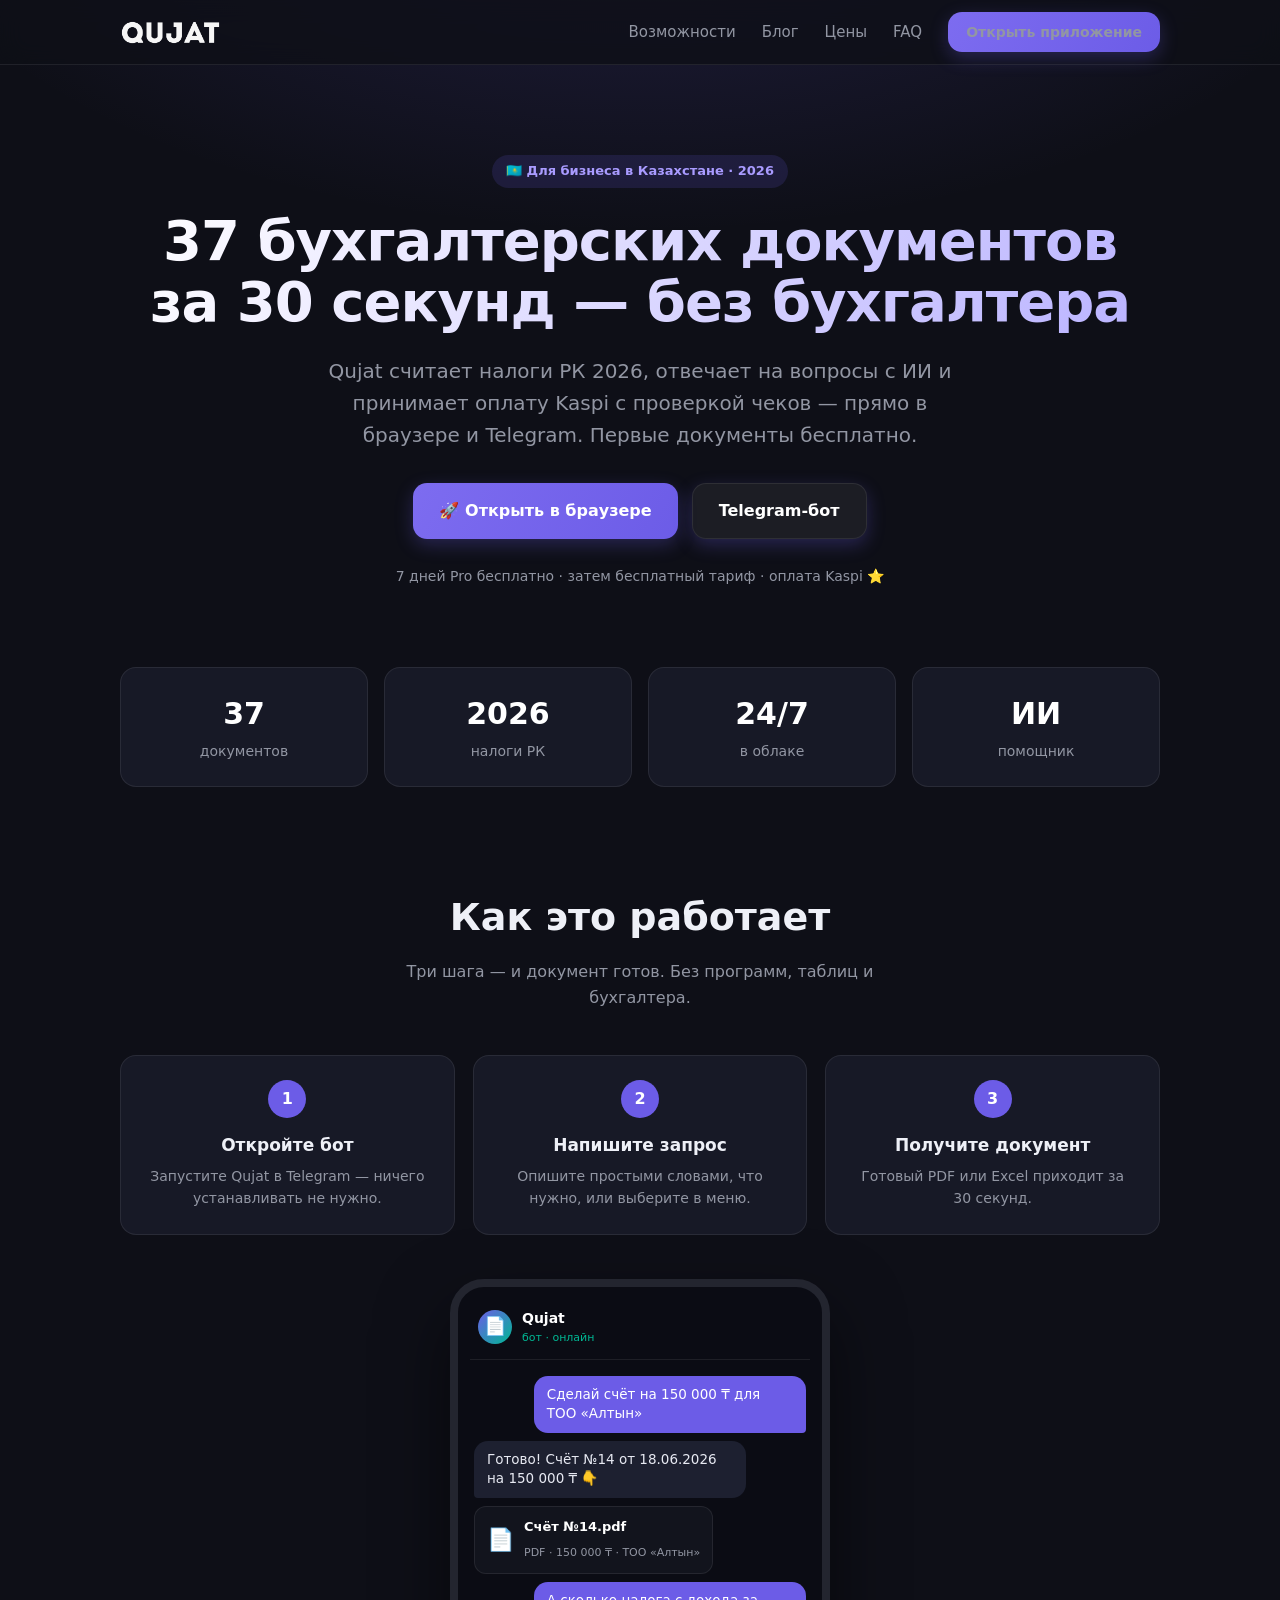
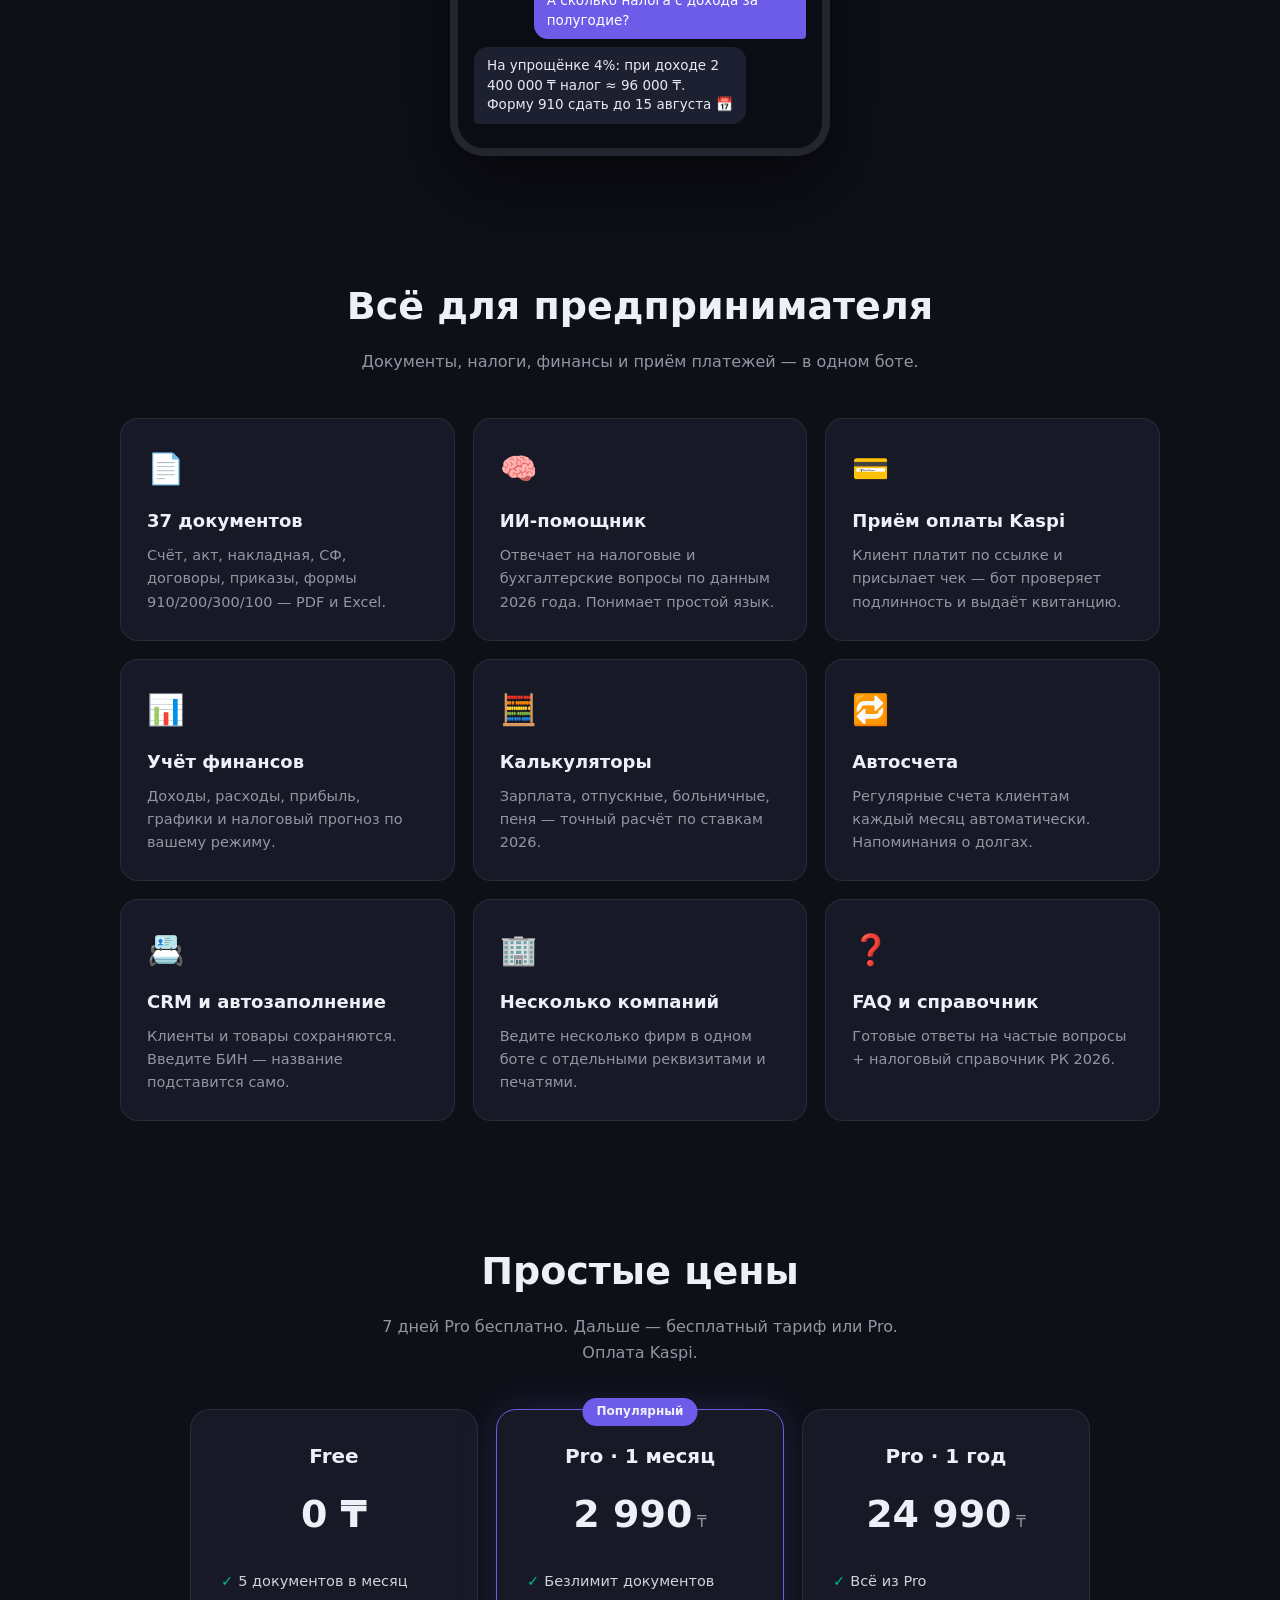
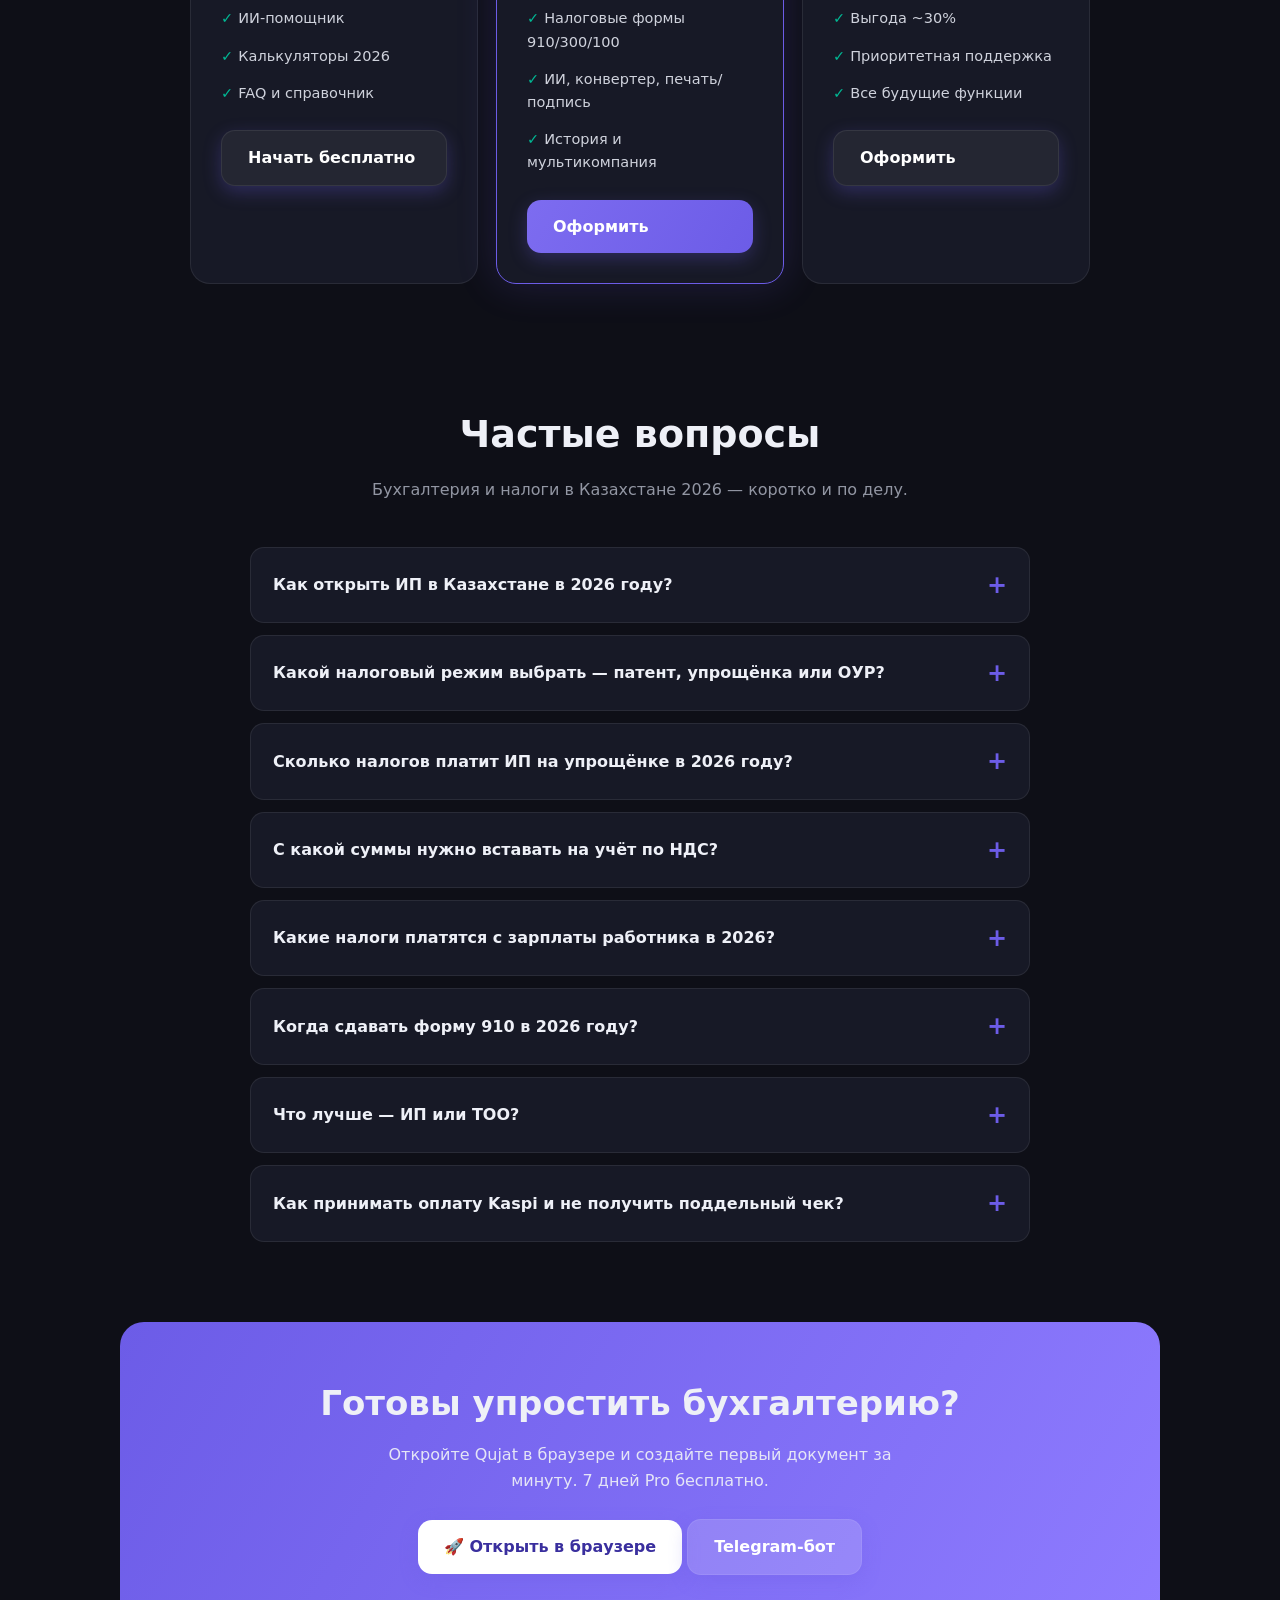
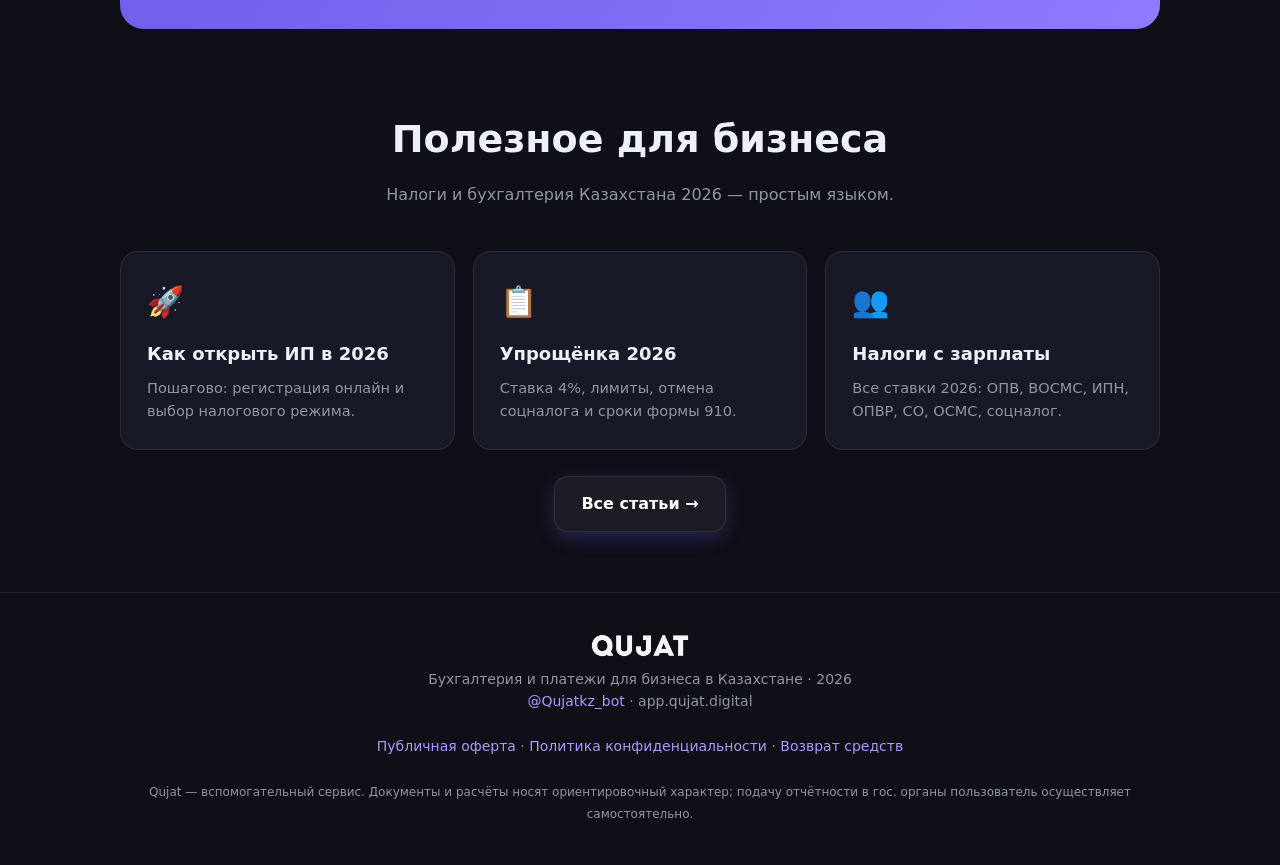
==== commit 4eb80e8c: "Сайт: og:image, сильный H1, единые цифры, мобильное меню, починка юр-ссылок и способов оплаты Co-aut" ====
--- a/index.html
+++ b/index.html
@@ -16,16 +16,21 @@
 <meta property="og:description" content="37 бухгалтерских документов за 30 секунд, ИИ-помощник по налогам 2026 и приём оплаты Kaspi с проверкой чеков. Для бизнеса в Казахстане.">
 <meta property="og:locale" content="ru_RU">
 <meta property="og:site_name" content="Qujat">
+<meta property="og:image" content="https://qujat.digital/og-cover.png">
+<meta property="og:image:width" content="1200">
+<meta property="og:image:height" content="630">
+<meta property="og:image:alt" content="Qujat — бухгалтерские документы, налоги и приём оплаты для бизнеса в Казахстане">
 <meta name="twitter:card" content="summary_large_image">
 <meta name="twitter:title" content="Qujat — бухгалтерия и приём оплаты в Telegram">
 <meta name="twitter:description" content="37 документов за 30 сек, ИИ по налогам 2026, приём оплаты Kaspi. Для бизнеса в Казахстане.">
+<meta name="twitter:image" content="https://qujat.digital/og-cover.png">
 <link rel="icon" href="data:image/svg+xml,<svg xmlns='http://www.w3.org/2000/svg' viewBox='0 0 100 100'><text y='.9em' font-size='90'>📄</text></svg>">
 <script type="application/ld+json">
 {"@context":"https://schema.org","@type":"SoftwareApplication","name":"Qujat",
 "applicationCategory":"BusinessApplication","operatingSystem":"Telegram, Web",
 "description":"Бухгалтерия, документы, налоги 2026 и приём оплаты Kaspi для бизнеса в Казахстане.",
 "url":"https://qujat.digital/","inLanguage":["ru","kk"],
-"offers":{"@type":"Offer","price":"0","priceCurrency":"KZT","description":"Первые 5 документов бесплатно"},
+"offers":{"@type":"Offer","price":"0","priceCurrency":"KZT","description":"7 дней Pro бесплатно, далее бесплатный тариф — 5 документов в месяц"},
 "areaServed":{"@type":"Country","name":"Kazakhstan"}}
 </script>
 <script type="application/ld+json">
@@ -57,7 +62,16 @@
   .logo img{height:25px;width:auto;display:block}
   .nav{display:flex;gap:26px;align-items:center}
   .nav a{color:var(--muted);font-size:15px}.nav a:hover{color:#fff}
-  @media(max-width:720px){.nav .lnk{display:none}}
+  .burger{display:none;font-size:26px;line-height:1;cursor:pointer;color:#fff;background:none;border:none;padding:4px 8px}
+  @media(max-width:720px){
+    .burger{display:block}
+    .nav{position:absolute;top:64px;left:0;right:0;flex-direction:column;gap:0;align-items:stretch;
+         background:rgba(14,15,23,.98);backdrop-filter:blur(12px);border-bottom:1px solid var(--line);
+         padding:8px 20px 18px;display:none}
+    .navtoggle:checked ~ .nav{display:flex}
+    .nav .lnk{padding:14px 0;border-bottom:1px solid var(--line);font-size:16px}
+    .nav .btn{width:100%;justify-content:center;margin-top:12px}
+  }
   /* hero */
   .hero{text-align:center;padding:90px 0 70px}
   .badge{display:inline-block;background:rgba(108,92,231,.15);color:#a99bff;padding:6px 14px;border-radius:20px;font-size:13px;font-weight:600;margin-bottom:22px}
@@ -130,6 +144,8 @@
 <body>
 <header><div class="wrap">
   <div class="logo"><img src="qujat-logo-white.png" alt="Qujat"></div>
+  <input type="checkbox" id="navtoggle" class="navtoggle" hidden>
+  <label for="navtoggle" class="burger" aria-label="Меню">☰</label>
   <nav class="nav">
     <a class="lnk" href="#features">Возможности</a>
     <a class="lnk" href="/blog/">Блог</a>
@@ -142,8 +158,8 @@
 <div class="wrap">
   <section class="hero">
     <span class="badge">🇰🇿 Для бизнеса в Казахстане · 2026</span>
-    <h1>Бухгалтерия 2026 — в браузере и Telegram</h1>
-    <p>Qujat создаёт 30+ бухгалтерских документов за минуту, считает налоги РК 2026, отвечает на вопросы с ИИ и принимает оплату Kaspi с проверкой чеков.</p>
+    <h1>37 бухгалтерских документов за 30 секунд — без бухгалтера</h1>
+    <p>Qujat считает налоги РК 2026, отвечает на вопросы с ИИ и принимает оплату Kaspi с проверкой чеков — прямо в браузере и Telegram. Первые документы бесплатно.</p>
     <div class="cta">
       <a class="btn" href="https://app.qujat.digital">🚀 Открыть в браузере</a>
       <a class="btn ghost" href="https://t.me/Qujatkz_bot">Telegram-бот</a>
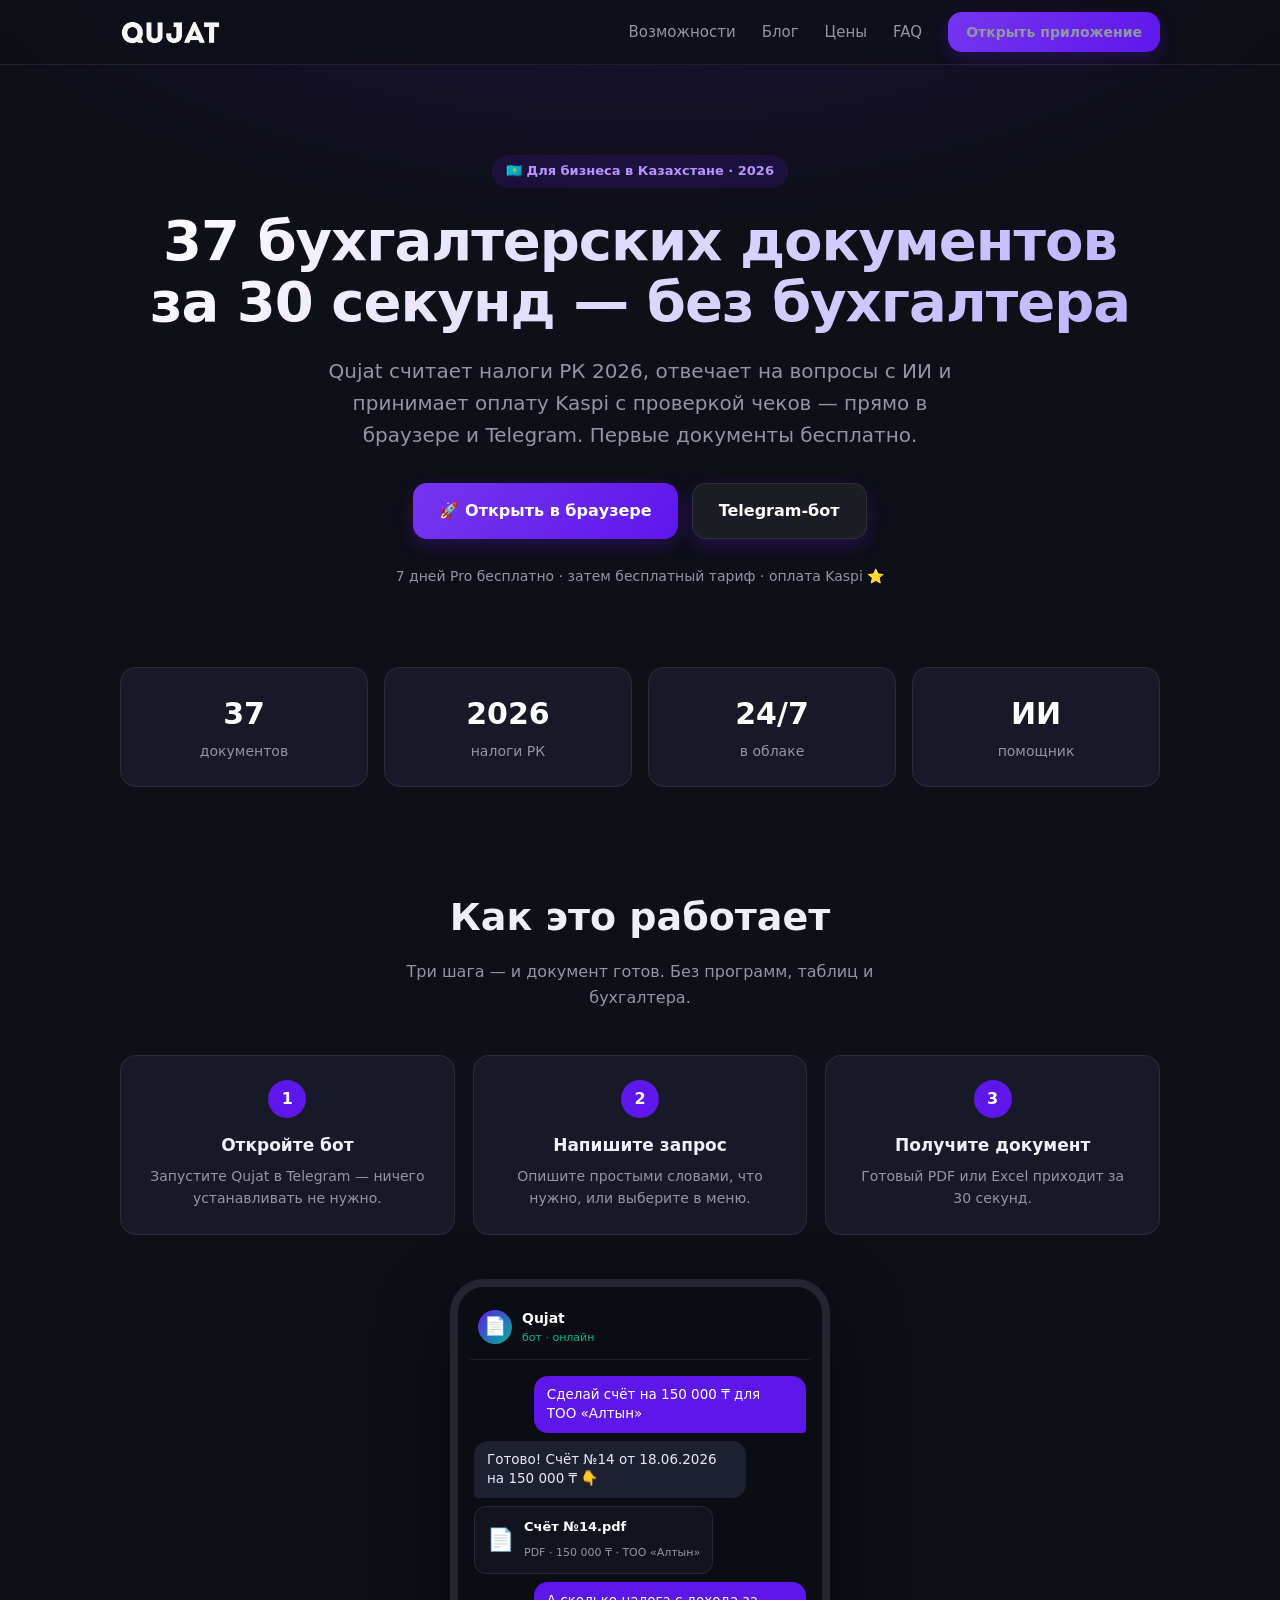
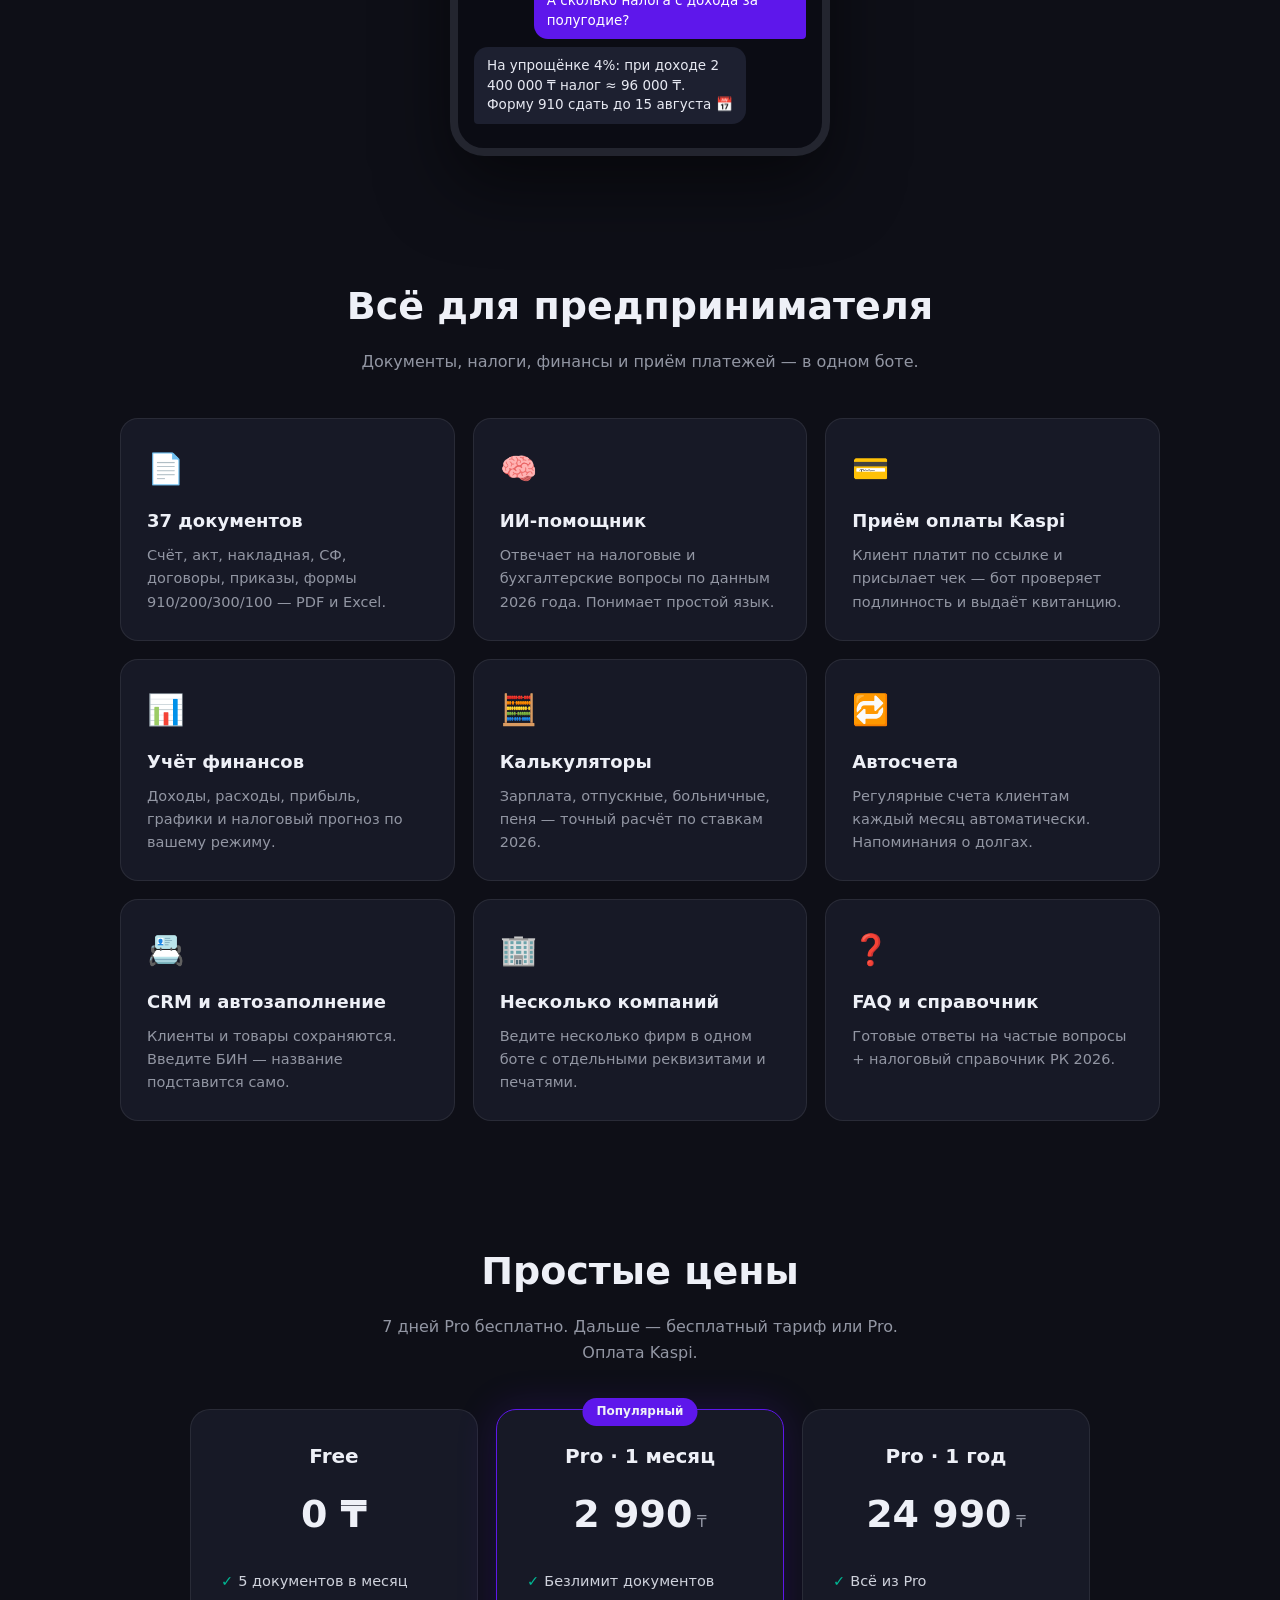
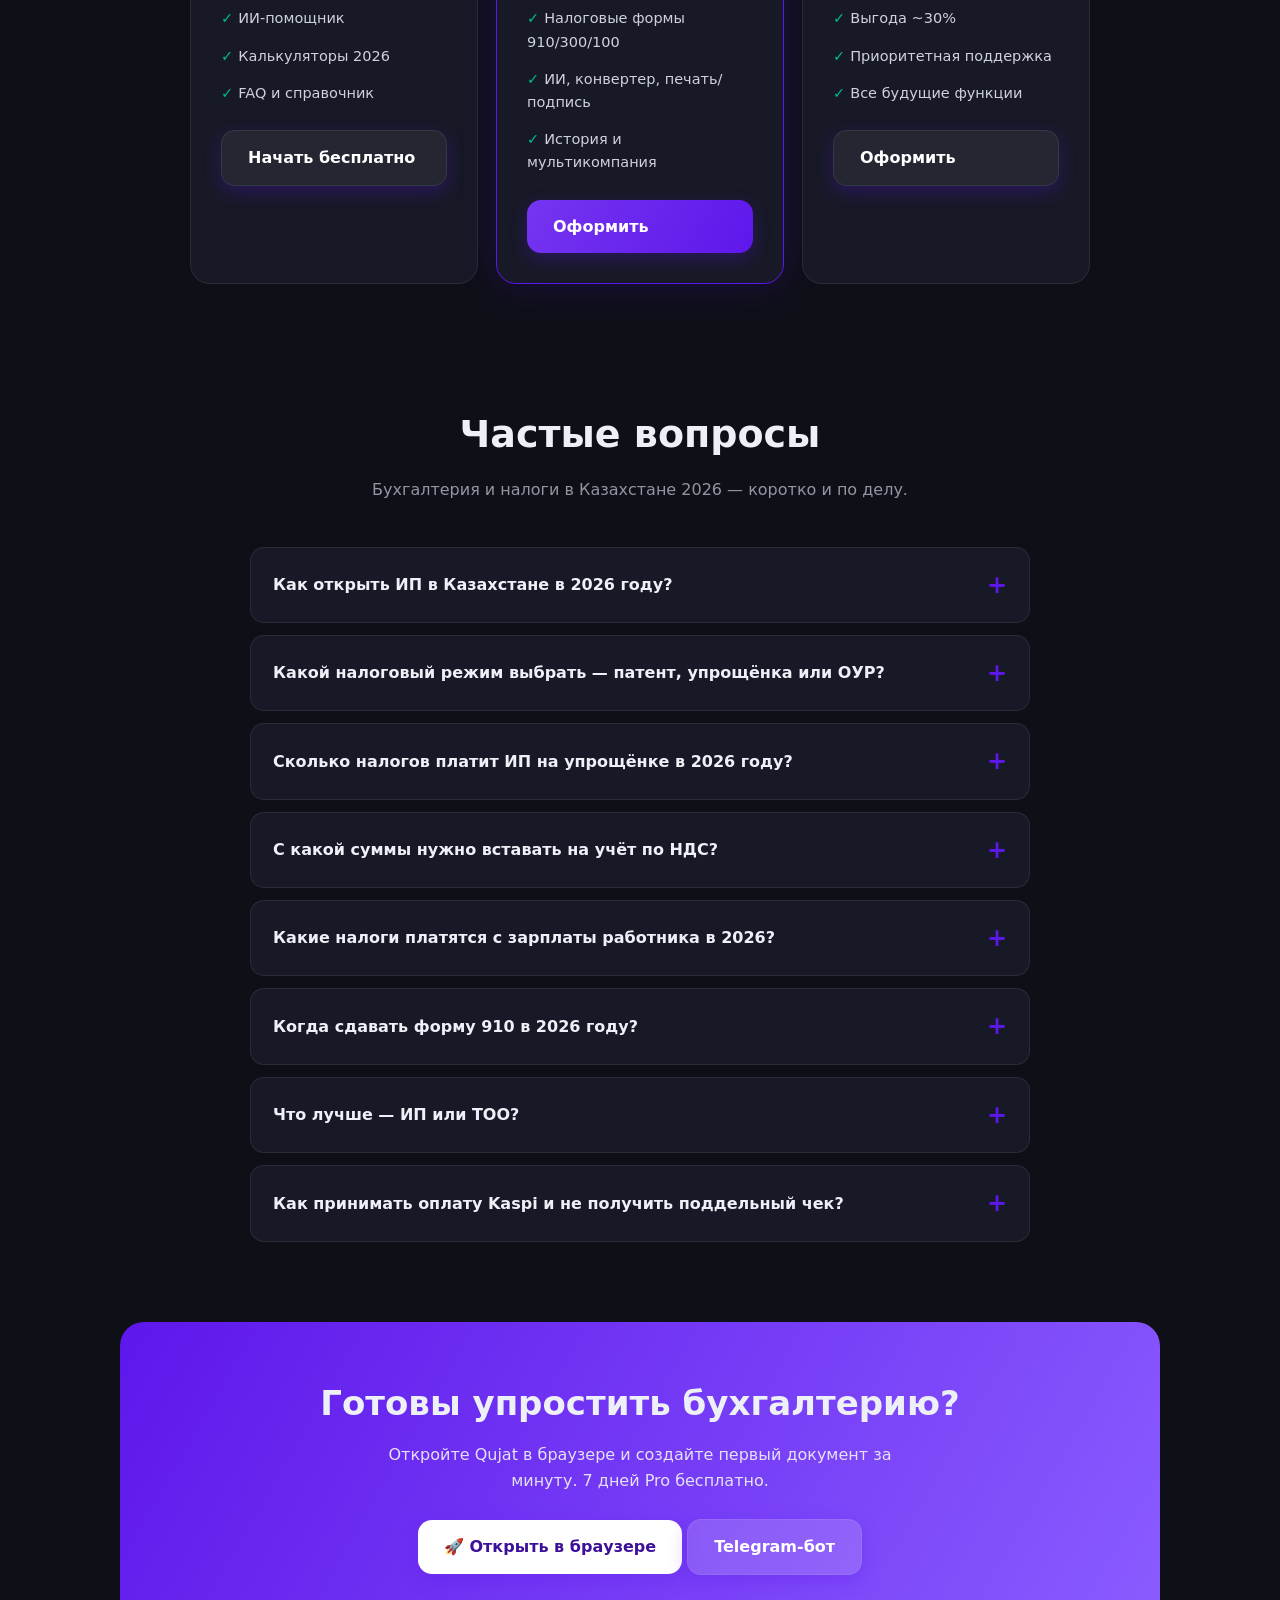
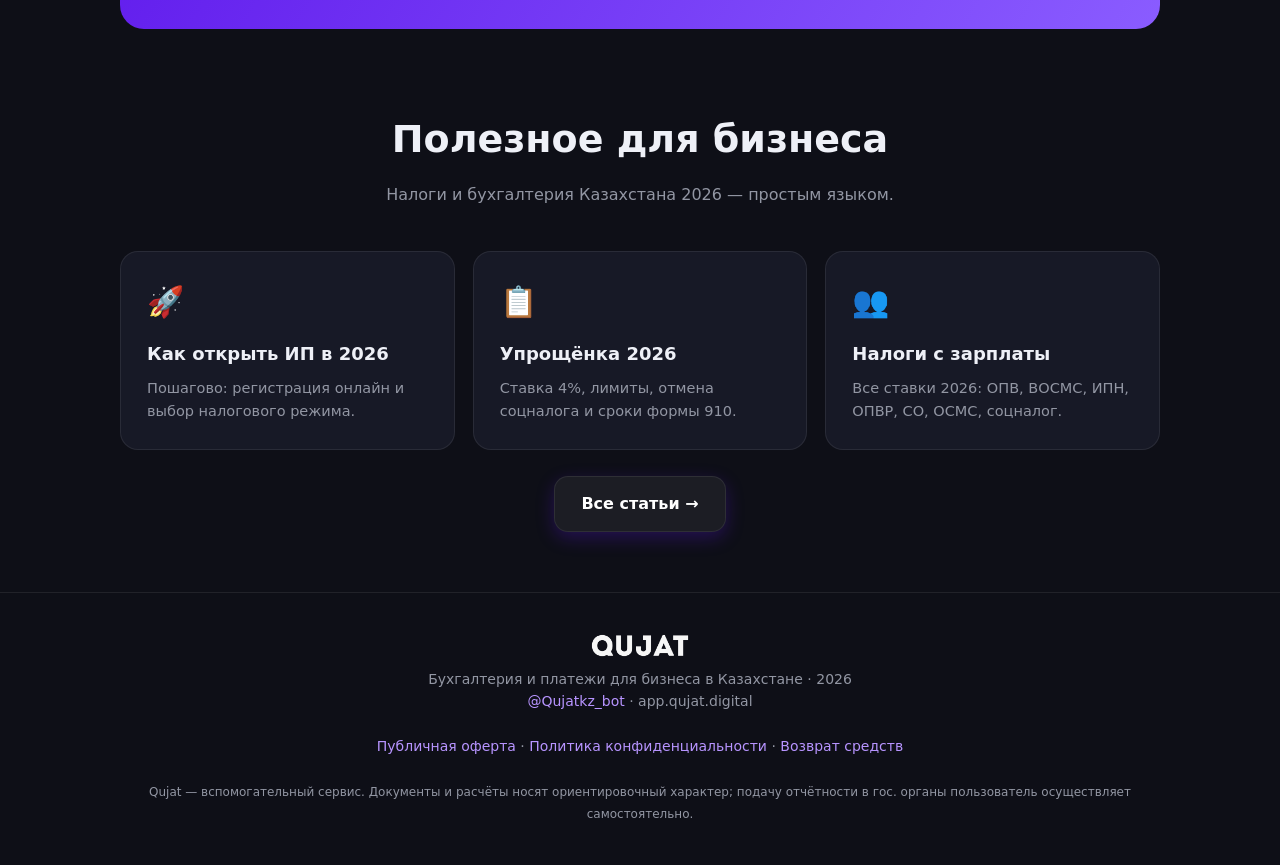
==== commit f158acf3: "Обновить фирменный цвет на #5e17eb на лендинге, блоге и юр. страницах. Co-authored-by: Cursor <curso" ====
--- a/index.html
+++ b/index.html
@@ -46,14 +46,14 @@
 ]}
 </script>
 <style>
-  :root{--bg:#0e0f17;--card:#171926;--accent:#6c5ce7;--accent2:#00b894;--text:#eef0f7;--muted:#9296a3;--line:rgba(255,255,255,.08)}
+  :root{--bg:#0e0f17;--card:#171926;--accent:#5e17eb;--accent2:#00b894;--text:#eef0f7;--muted:#9296a3;--line:rgba(255,255,255,.08)}
   *{margin:0;padding:0;box-sizing:border-box}
   html{scroll-behavior:smooth}
-  body{font-family:-apple-system,system-ui,"Segoe UI",Roboto,sans-serif;background:radial-gradient(1100px 560px at 50% -160px,rgba(108,92,231,.22),transparent 70%),var(--bg);color:#eef0f7;line-height:1.6;-webkit-font-smoothing:antialiased}
+  body{font-family:-apple-system,system-ui,"Segoe UI",Roboto,sans-serif;background:radial-gradient(1100px 560px at 50% -160px,rgba(94,23,235,.22),transparent 70%),var(--bg);color:#eef0f7;line-height:1.6;-webkit-font-smoothing:antialiased}
   .wrap{max-width:1080px;margin:0 auto;padding:0 20px}
   a{color:inherit;text-decoration:none}
-  .btn{display:inline-flex;align-items:center;gap:8px;background:linear-gradient(120deg,#7d6cf0,#6c5ce7);color:#fff;padding:14px 26px;border-radius:14px;font-weight:700;font-size:16px;transition:.2s;border:none;cursor:pointer;box-shadow:0 6px 18px rgba(108,92,231,.28)}
-  .btn:hover{transform:translateY(-2px);box-shadow:0 14px 34px rgba(108,92,231,.5)}
+  .btn{display:inline-flex;align-items:center;gap:8px;background:linear-gradient(120deg,#7535f0,#5e17eb);color:#fff;padding:14px 26px;border-radius:14px;font-weight:700;font-size:16px;transition:.2s;border:none;cursor:pointer;box-shadow:0 6px 18px rgba(94,23,235,.28)}
+  .btn:hover{transform:translateY(-2px);box-shadow:0 14px 34px rgba(94,23,235,.5)}
   .btn.ghost{background:rgba(255,255,255,.06);border:1px solid var(--line)}
   /* header */
   header{position:sticky;top:0;background:rgba(14,15,23,.8);backdrop-filter:blur(12px);border-bottom:1px solid var(--line);z-index:50}
@@ -74,7 +74,7 @@
   }
   /* hero */
   .hero{text-align:center;padding:90px 0 70px}
-  .badge{display:inline-block;background:rgba(108,92,231,.15);color:#a99bff;padding:6px 14px;border-radius:20px;font-size:13px;font-weight:600;margin-bottom:22px}
+  .badge{display:inline-block;background:rgba(94,23,235,.15);color:#b794ff;padding:6px 14px;border-radius:20px;font-size:13px;font-weight:600;margin-bottom:22px}
   .hero h1{font-size:clamp(32px,6vw,56px);font-weight:850;line-height:1.1;letter-spacing:-1px;background:linear-gradient(120deg,#fff,#b9b2ff);-webkit-background-clip:text;background-clip:text;-webkit-text-fill-color:transparent}
   .hero p{font-size:clamp(16px,2.5vw,20px);color:var(--muted);max-width:640px;margin:22px auto 32px}
   .cta{display:flex;gap:14px;justify-content:center;flex-wrap:wrap}
@@ -93,7 +93,7 @@
   @media(max-width:860px){.grid{grid-template-columns:1fr 1fr}}
   @media(max-width:560px){.grid{grid-template-columns:1fr}}
   .feat{background:var(--card);border:1px solid var(--line);border-radius:18px;padding:26px;transition:.2s}
-  .feat:hover{border-color:rgba(108,92,231,.5);transform:translateY(-4px);box-shadow:0 16px 38px rgba(0,0,0,.28)}
+  .feat:hover{border-color:rgba(94,23,235,.5);transform:translateY(-4px);box-shadow:0 16px 38px rgba(0,0,0,.28)}
   .feat .ic{font-size:30px;margin-bottom:14px}
   .feat h3{font-size:18px;margin-bottom:8px}
   .feat p{color:var(--muted);font-size:14.5px}
@@ -101,17 +101,17 @@
   .price{display:grid;grid-template-columns:repeat(3,1fr);gap:18px;max-width:900px;margin:0 auto}
   @media(max-width:760px){.price{grid-template-columns:1fr}}
   .plan{background:var(--card);border:1px solid var(--line);border-radius:20px;padding:30px;text-align:center;position:relative}
-  .plan.best{border-color:var(--accent);box-shadow:0 0 40px rgba(108,92,231,.2)}
+  .plan.best{border-color:var(--accent);box-shadow:0 0 40px rgba(94,23,235,.2)}
   .plan .tag{position:absolute;top:-12px;left:50%;transform:translateX(-50%);background:var(--accent);font-size:12px;font-weight:700;padding:4px 14px;border-radius:20px}
   .plan h3{font-size:20px}.plan .amt{font-size:38px;font-weight:850;margin:12px 0}
   .plan .amt small{font-size:15px;color:var(--muted);font-weight:500}
   .plan ul{list-style:none;text-align:left;margin:18px 0;font-size:14.5px}
   .plan li{padding:7px 0;color:#cfd2dc}.plan li::before{content:"✓ ";color:var(--accent2);font-weight:800}
   /* cta band */
-  .band{background:linear-gradient(120deg,#6c5ce7,#8e7bff);border-radius:24px;text-align:center;padding:54px 24px;margin:20px 0}
+  .band{background:linear-gradient(120deg,#5e17eb,#8a5cff);border-radius:24px;text-align:center;padding:54px 24px;margin:20px 0}
   .band h2{font-size:clamp(24px,4vw,34px);font-weight:800}
   .band p{margin:12px auto 26px;max-width:520px;opacity:.92}
-  .band .btn{background:#fff;color:#3a2f9e}
+  .band .btn{background:#fff;color:#3d1099}
   /* how it works + demo */
   .steps{display:grid;grid-template-columns:repeat(3,1fr);gap:18px;margin-bottom:44px}
   @media(max-width:720px){.steps{grid-template-columns:1fr}}
@@ -120,7 +120,7 @@
   .step h3{font-size:17px;margin-bottom:6px}.step p{color:var(--muted);font-size:14px}
   .phone{max-width:380px;margin:0 auto;background:#0b0c14;border:8px solid #23252f;border-radius:34px;padding:14px 12px 20px;box-shadow:0 30px 70px rgba(0,0,0,.5)}
   .phone .top{display:flex;align-items:center;gap:10px;padding:6px 8px 12px;border-bottom:1px solid var(--line);margin-bottom:12px}
-  .phone .av{width:34px;height:34px;border-radius:50%;background:linear-gradient(135deg,#6c5ce7,#00b894);display:flex;align-items:center;justify-content:center;font-size:18px}
+  .phone .av{width:34px;height:34px;border-radius:50%;background:linear-gradient(135deg,#5e17eb,#00b894);display:flex;align-items:center;justify-content:center;font-size:18px}
   .phone .nm{font-weight:700;font-size:14px;color:#fff}.phone .stt{font-size:11px;color:var(--accent2)}
   .chat{display:flex;flex-direction:column;gap:8px;padding:4px}
   .bub{max-width:82%;padding:9px 13px;border-radius:14px;font-size:13.5px;line-height:1.45}
@@ -131,14 +131,14 @@
   /* faq */
   .faq{max-width:780px;margin:0 auto;display:flex;flex-direction:column;gap:12px}
   .faq details{background:var(--card);border:1px solid var(--line);border-radius:14px;padding:0 22px;transition:.2s}
-  .faq details[open]{border-color:rgba(108,92,231,.5)}
+  .faq details[open]{border-color:rgba(94,23,235,.5)}
   .faq summary{cursor:pointer;padding:18px 0;font-weight:600;font-size:16px;list-style:none;display:flex;justify-content:space-between;align-items:center;gap:12px}
   .faq summary::-webkit-details-marker{display:none}
   .faq summary::after{content:"+";color:var(--accent);font-size:24px;font-weight:700;flex-shrink:0}
   .faq details[open] summary::after{content:"−"}
   .faq details p{color:var(--muted);font-size:14.5px;padding:0 0 18px;margin:0}
   footer{border-top:1px solid var(--line);padding:40px 0;color:var(--muted);font-size:14px;text-align:center}
-  footer a{color:#a99bff}
+  footer a{color:#b794ff}
 </style>
 </head>
 <body>
